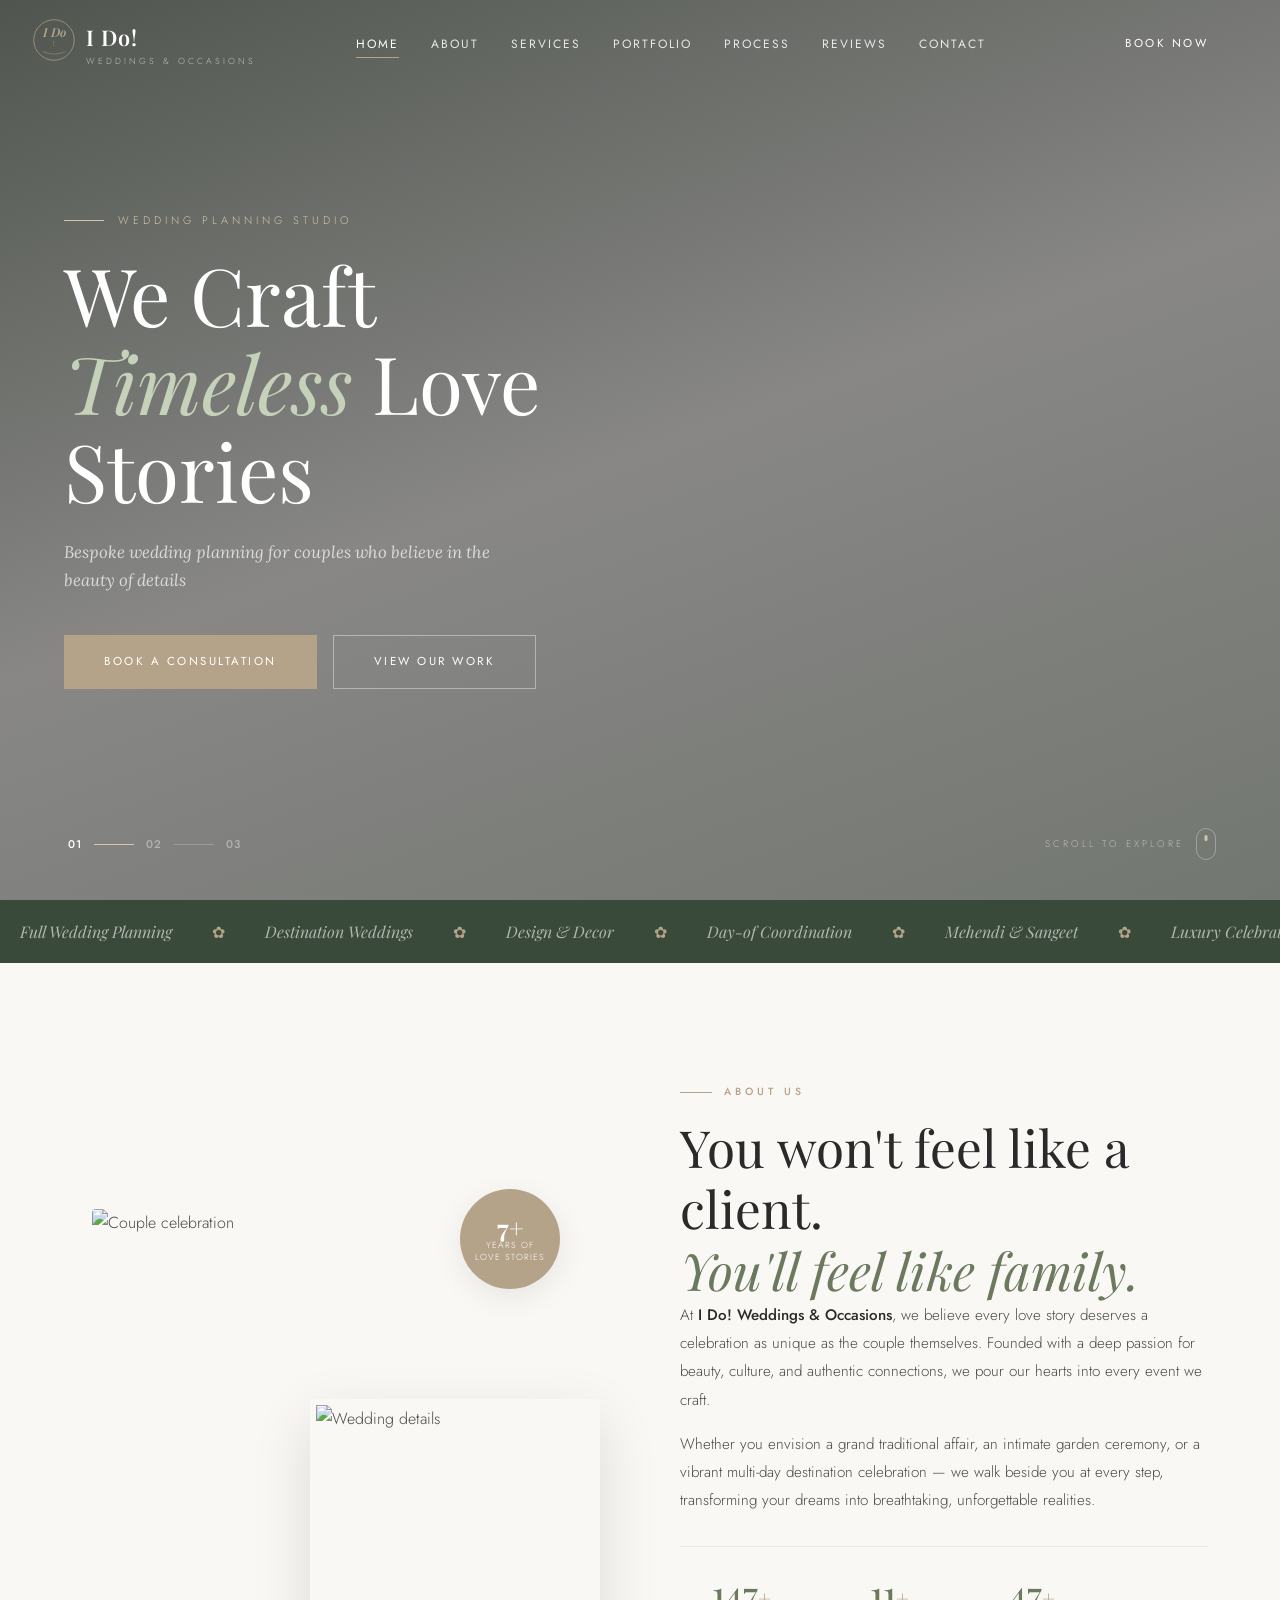
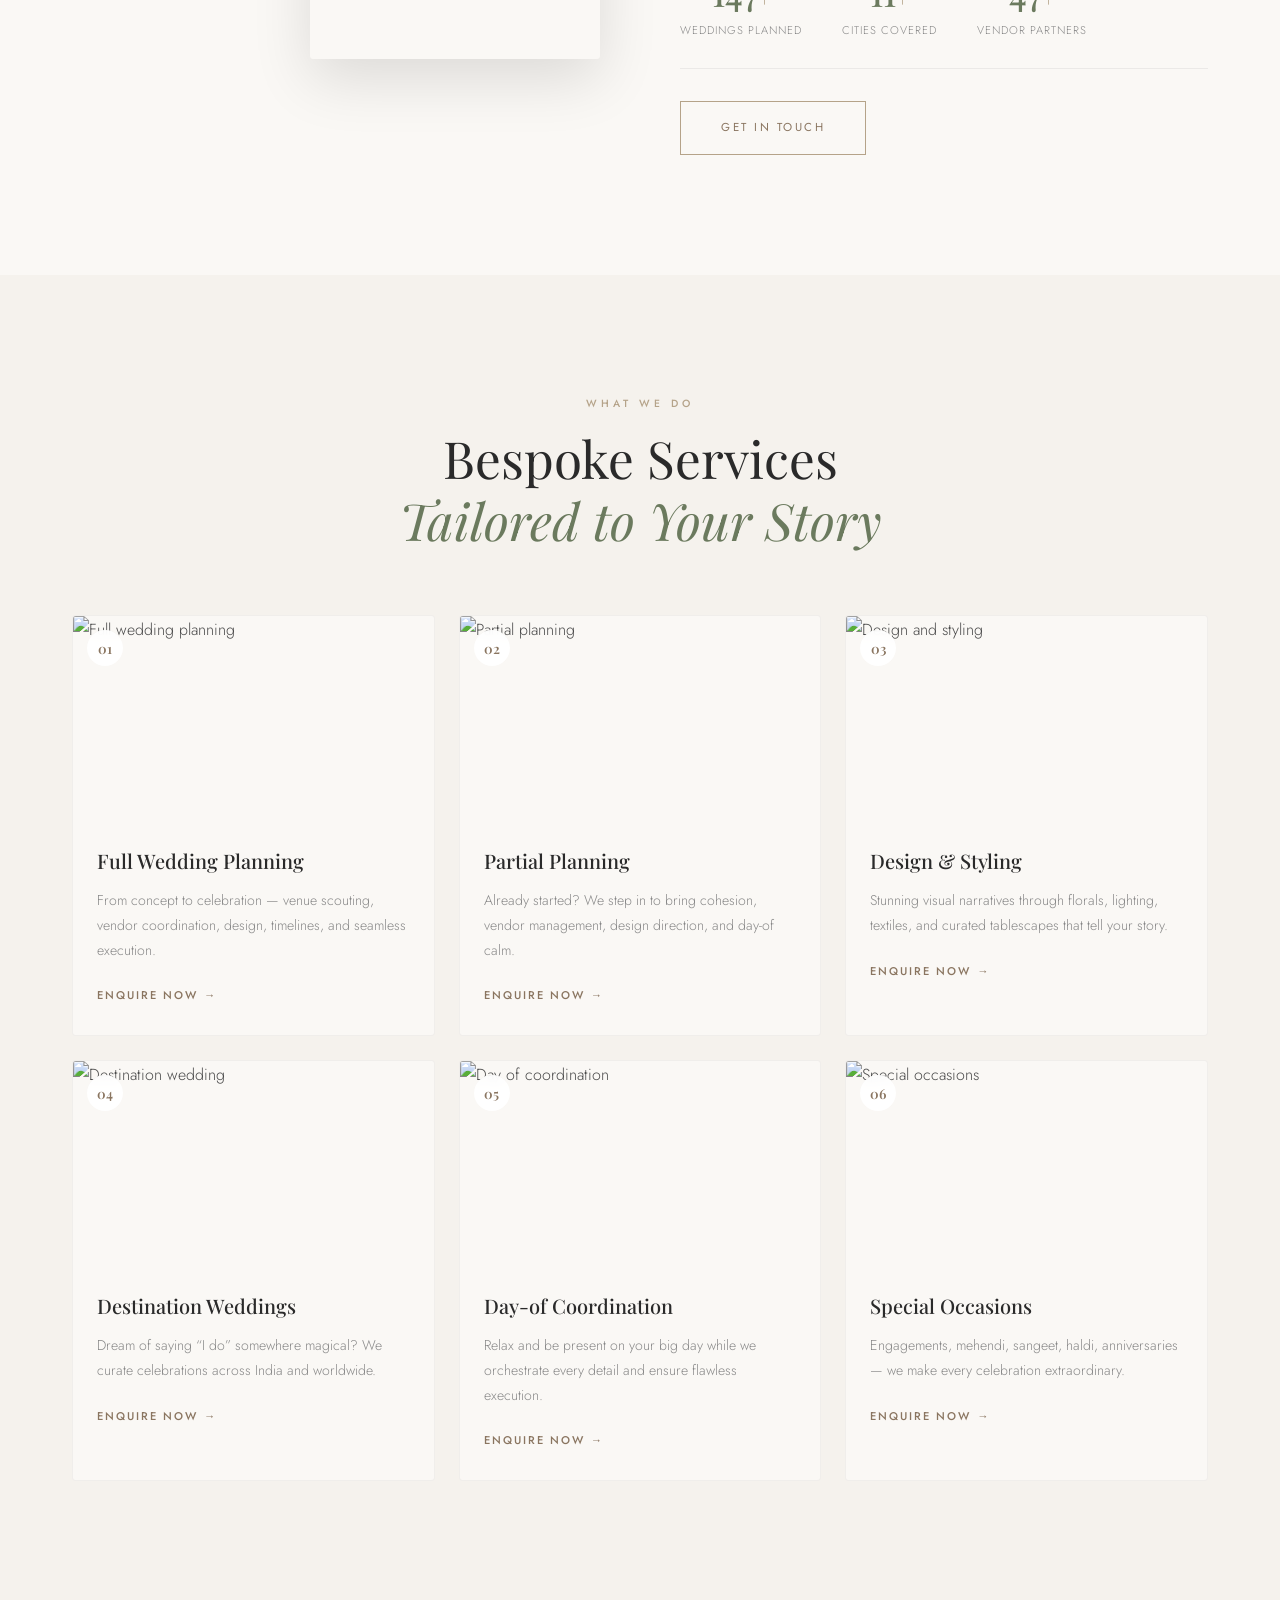
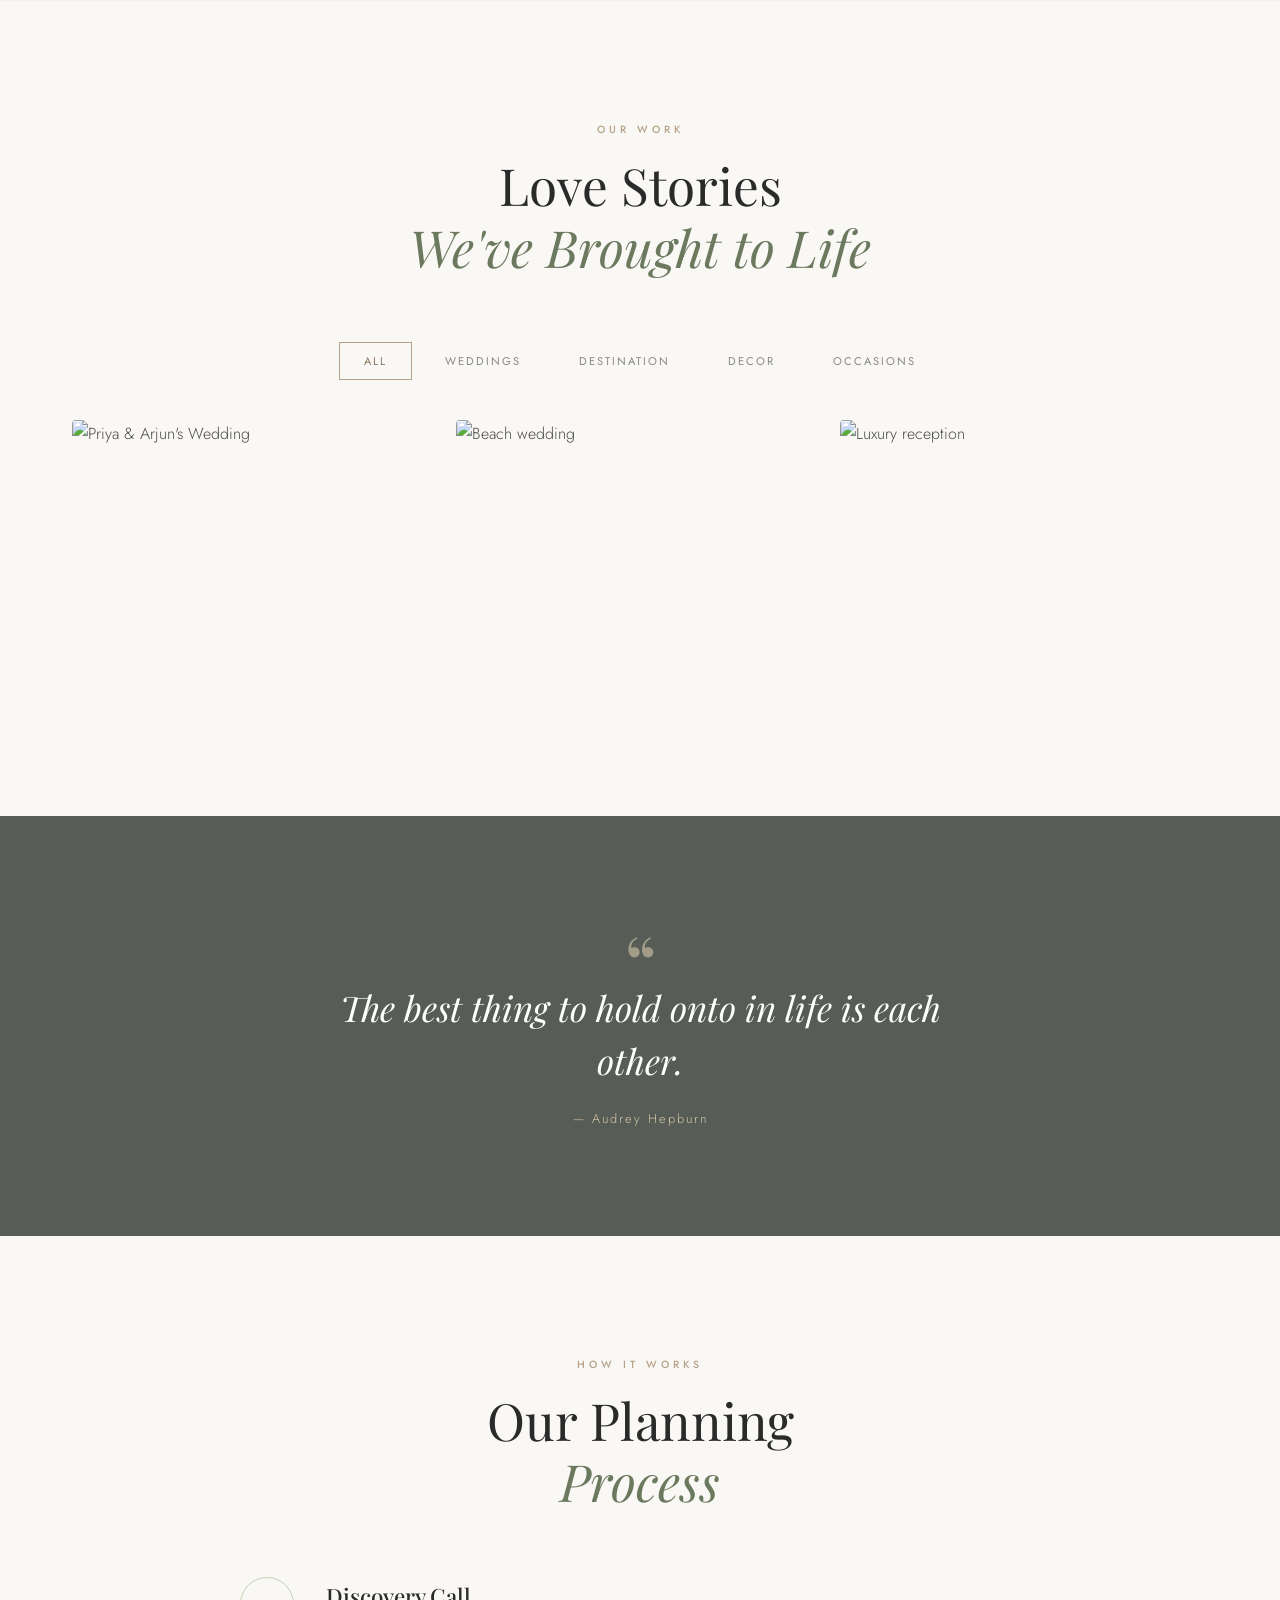
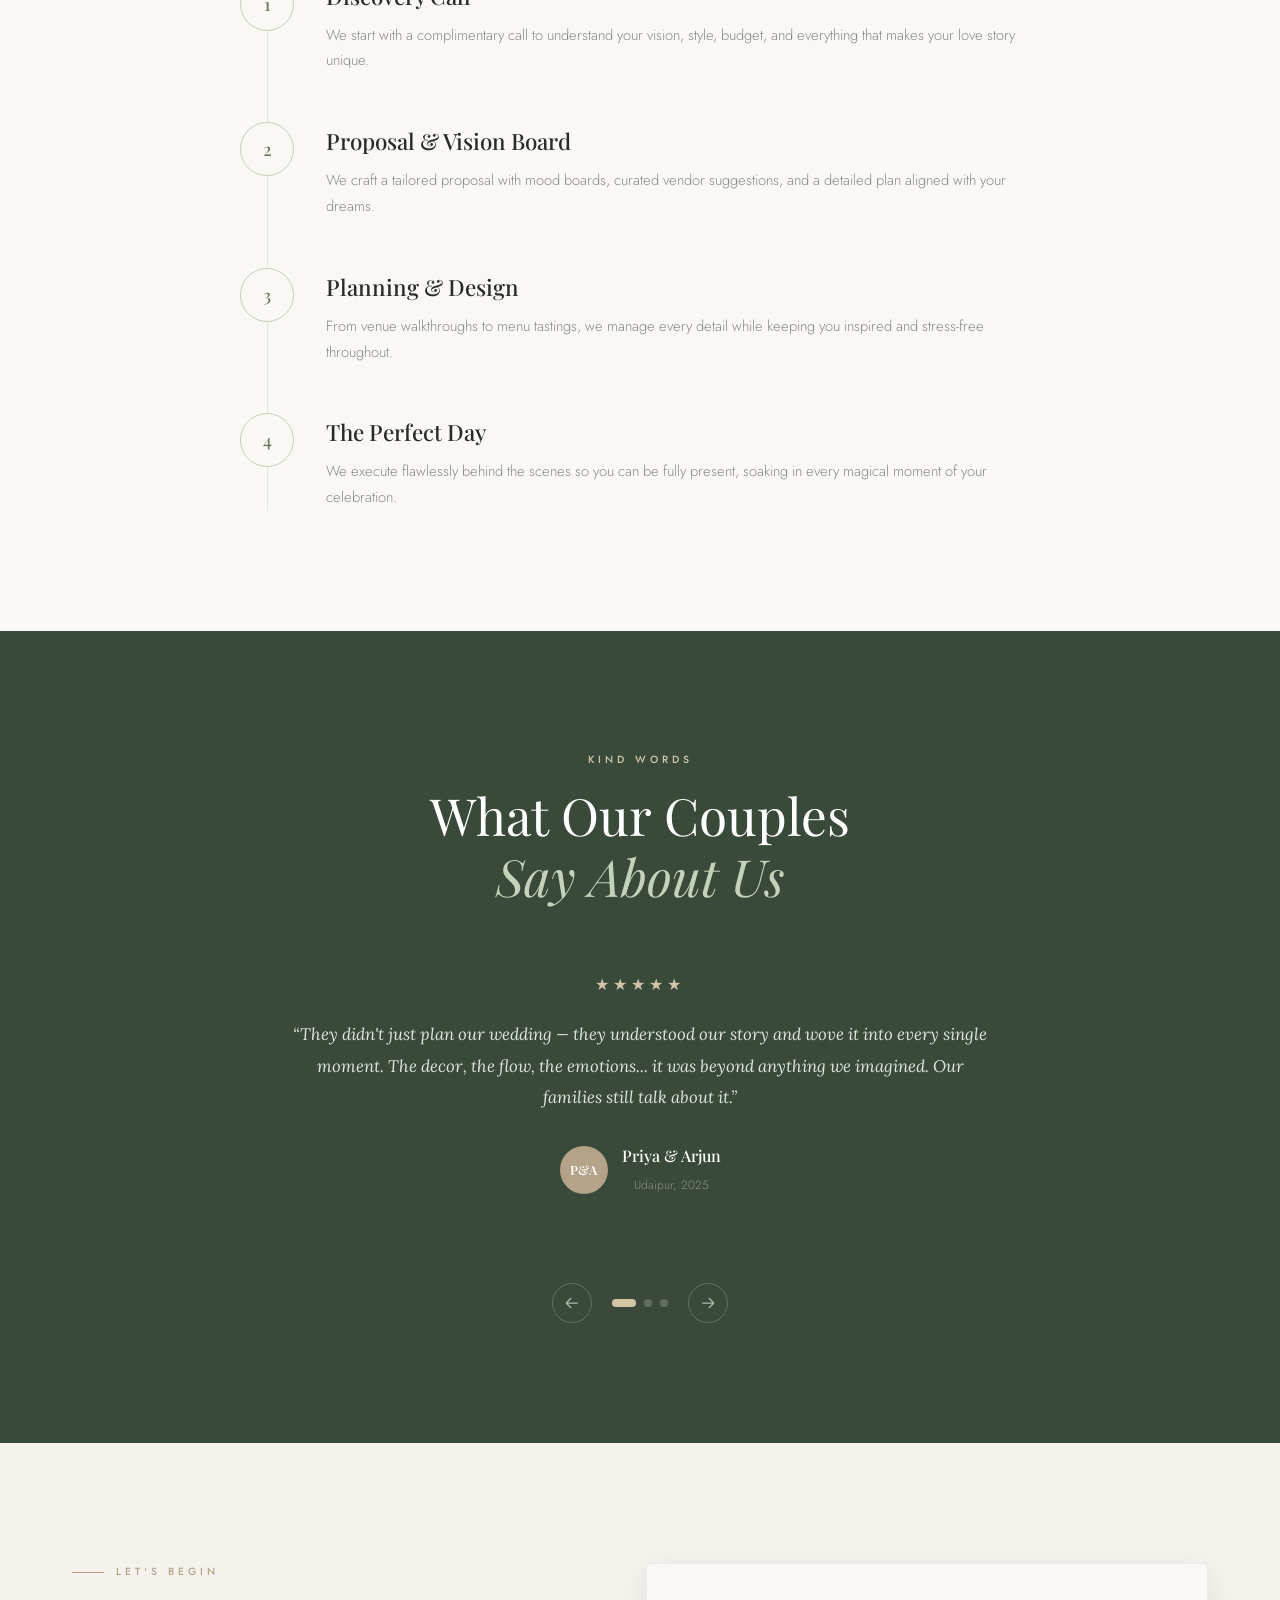
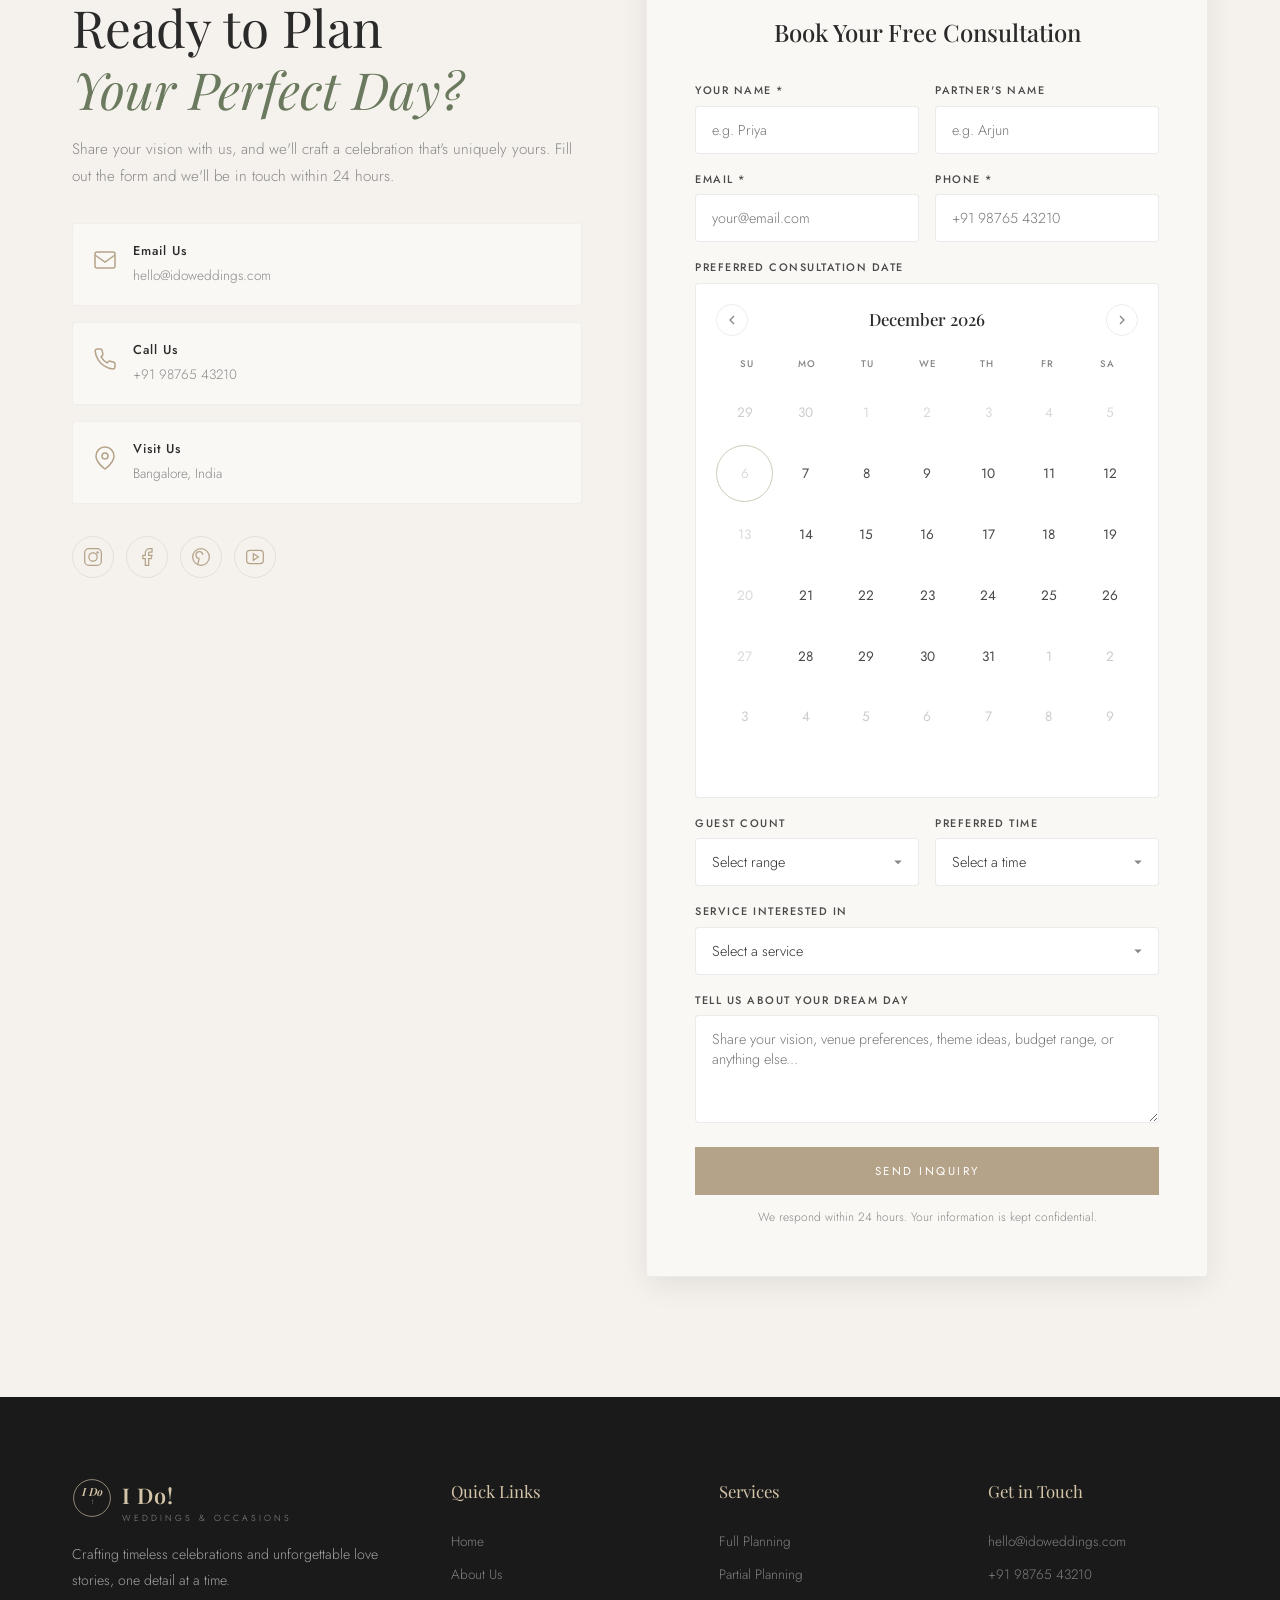
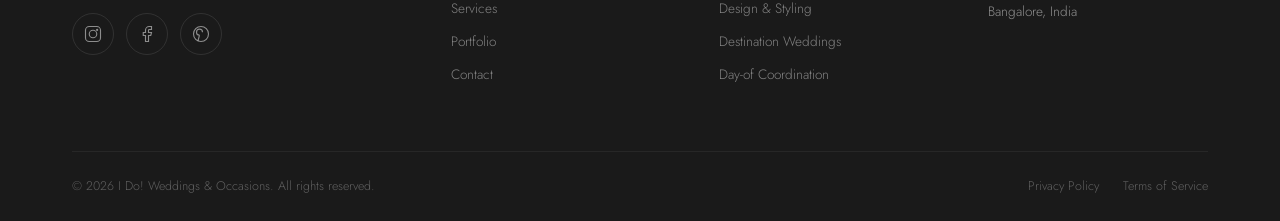
==== index.html @ 4e2701d4 "Reduce portfolio to 3 items Co-Authored-By: Claude Opus 4.6 (1M context) <noreply@anthropic.com>" ====
<!DOCTYPE html>
<html lang="en">
<head>
  <meta charset="UTF-8" />
  <meta name="viewport" content="width=device-width, initial-scale=1.0" />
  <title>I Do! Weddings & Occasions</title>
  <link rel="icon" href="data:image/svg+xml,<svg xmlns='http://www.w3.org/2000/svg' viewBox='0 0 32 32'><text x='4' y='26' font-size='26'>💍</text></svg>" />
  <link rel="preconnect" href="https://fonts.googleapis.com" />
  <link rel="preconnect" href="https://fonts.gstatic.com" crossorigin />
  <link href="https://fonts.googleapis.com/css2?family=Playfair+Display:ital,wght@0,400;0,500;0,600;0,700;1,400;1,500;1,600&family=Lora:ital,wght@0,400;0,500;1,400;1,500&family=Jost:wght@300;400;500;600&display=swap" rel="stylesheet" />
  <link rel="stylesheet" href="style.css" />
</head>
<body>

  <!-- Preloader -->
  <div class="preloader" id="preloader">
    <div class="preloader-inner">
      <div class="preloader-ring"></div>
      <span class="preloader-text">I Do!</span>
    </div>
  </div>

  <!-- Cursor follower -->
  <div class="cursor-dot" id="cursorDot"></div>

  <!-- Navigation -->
  <header class="header" id="header">
    <div class="header-inner">
      <a href="#" class="logo" aria-label="I Do! Weddings home">
        <div class="logo-mark">
          <svg viewBox="0 0 50 50" width="44" height="44">
            <circle cx="25" cy="25" r="23" fill="none" stroke="#b5a389" stroke-width="0.8"/>
            <text x="25" y="22" text-anchor="middle" font-family="Playfair Display, serif" font-size="14" font-weight="600" font-style="italic" fill="#b5a389">I Do</text>
            <text x="25" y="32" text-anchor="middle" font-family="Playfair Display, serif" font-size="7" fill="#b5a389">!</text>
            <path d="M12 38 Q25 44 38 38" fill="none" stroke="#b5a389" stroke-width="0.5"/>
          </svg>
        </div>
        <div class="logo-text">
          <span class="logo-name">I Do!</span>
          <span class="logo-tagline">Weddings & Occasions</span>
        </div>
      </a>

      <nav class="nav" id="nav">
        <a href="#home" class="nav-link active" data-section="home">Home</a>
        <a href="#about" class="nav-link" data-section="about">About</a>
        <a href="#services" class="nav-link" data-section="services">Services</a>
        <a href="#portfolio" class="nav-link" data-section="portfolio">Portfolio</a>
        <a href="#process" class="nav-link" data-section="process">Process</a>
        <a href="#testimonials" class="nav-link" data-section="testimonials">Reviews</a>
        <a href="#contact" class="nav-link" data-section="contact">Contact</a>
      </nav>

      <div class="header-right">
        <a href="#booking" class="btn btn-header">Book Now</a>
        <button class="hamburger" id="hamburger" aria-label="Menu">
          <span></span><span></span><span></span>
        </button>
      </div>
    </div>
  </header>

  <!-- Mobile Menu Overlay -->
  <div class="mobile-menu" id="mobileMenu">
    <button class="mobile-close" id="mobileClose" aria-label="Close menu">
      <svg viewBox="0 0 24 24" width="28" height="28" fill="none" stroke="currentColor" stroke-width="2" stroke-linecap="round"><line x1="18" y1="6" x2="6" y2="18"/><line x1="6" y1="6" x2="18" y2="18"/></svg>
    </button>
    <div class="mobile-menu-inner">
      <nav class="mobile-nav">
        <a href="#home" class="mobile-link">Home</a>
        <a href="#about" class="mobile-link">About</a>
        <a href="#services" class="mobile-link">Services</a>
        <a href="#portfolio" class="mobile-link">Portfolio</a>
        <a href="#process" class="mobile-link">Our Process</a>
        <a href="#testimonials" class="mobile-link">Reviews</a>
        <a href="#contact" class="mobile-link">Contact</a>
        <a href="#booking" class="mobile-link highlight">Book a Consultation</a>
      </nav>
      <div class="mobile-menu-footer">
        <p>hello@idoweddings.com</p>
        <p>+91 98765 43210</p>
      </div>
    </div>
  </div>

  <!-- ============ HERO ============ -->
  <section class="hero" id="home">
    <div class="hero-bg">
      <div class="hero-slide active" data-index="0">
        <div class="slide-img" style="background-image:url('https://images.unsplash.com/photo-1519741497674-611481863552?w=1600&q=80')"></div>
      </div>
      <div class="hero-slide" data-index="1">
        <div class="slide-img" style="background-image:url('https://images.unsplash.com/photo-1511285560929-80b456fea0bc?w=1600&q=80')"></div>
      </div>
      <div class="hero-slide" data-index="2">
        <div class="slide-img" style="background-image:url('https://images.unsplash.com/photo-1465495976277-4387d4b0b4c6?w=1600&q=80')"></div>
      </div>
    </div>
    <div class="hero-overlay"></div>

    <div class="hero-content">
      <div class="hero-tag" data-animate="fade-up" data-delay="0.3">
        <span class="line"></span> Wedding Planning Studio
      </div>
      <h1 data-animate="fade-up" data-delay="0.5">
        We Craft<br/>
        <em>Timeless</em> Love Stories
      </h1>
      <p class="hero-sub" data-animate="fade-up" data-delay="0.7">Bespoke wedding planning for couples who believe in the beauty of details</p>
      <div class="hero-actions" data-animate="fade-up" data-delay="0.9">
        <a href="#booking" class="btn btn-primary">Book a Consultation</a>
        <a href="#portfolio" class="btn btn-outline">View Our Work</a>
      </div>
    </div>

    <div class="hero-bottom">
      <div class="hero-slider-nav">
        <button class="slider-dot active" data-slide="0"><span>01</span></button>
        <div class="slider-progress"><div class="slider-progress-bar" id="sliderProgress"></div></div>
        <button class="slider-dot" data-slide="1"><span>02</span></button>
        <div class="slider-progress"><div class="slider-progress-bar"></div></div>
        <button class="slider-dot" data-slide="2"><span>03</span></button>
      </div>
      <div class="hero-scroll">
        <span>Scroll to explore</span>
        <div class="scroll-indicator">
          <div class="scroll-dot"></div>
        </div>
      </div>
    </div>
  </section>

  <!-- ============ MARQUEE ============ -->
  <div class="marquee">
    <div class="marquee-track">
      <span>Full Wedding Planning</span><span class="sep">&#10047;</span>
      <span>Destination Weddings</span><span class="sep">&#10047;</span>
      <span>Design & Decor</span><span class="sep">&#10047;</span>
      <span>Day-of Coordination</span><span class="sep">&#10047;</span>
      <span>Mehendi & Sangeet</span><span class="sep">&#10047;</span>
      <span>Luxury Celebrations</span><span class="sep">&#10047;</span>
      <span>Full Wedding Planning</span><span class="sep">&#10047;</span>
      <span>Destination Weddings</span><span class="sep">&#10047;</span>
      <span>Design & Decor</span><span class="sep">&#10047;</span>
      <span>Day-of Coordination</span><span class="sep">&#10047;</span>
      <span>Mehendi & Sangeet</span><span class="sep">&#10047;</span>
      <span>Luxury Celebrations</span><span class="sep">&#10047;</span>
    </div>
  </div>

  <!-- ============ ABOUT ============ -->
  <section class="section about" id="about">
    <div class="container">
      <div class="about-layout">
        <div class="about-visual">
          <div class="about-img about-img-1 reveal">
            <img src="https://images.unsplash.com/photo-1522413452208-996ff3f3e740?w=600&q=80" alt="Couple celebration" loading="lazy" />
          </div>
          <div class="about-img about-img-2 reveal" data-delay="0.2">
            <img src="https://images.unsplash.com/photo-1520854221256-17451cc331bf?w=500&q=80" alt="Wedding details" loading="lazy" />
          </div>
          <div class="about-badge reveal" data-delay="0.4">
            <strong>7+</strong>
            <span>Years of<br/>Love Stories</span>
          </div>
        </div>
        <div class="about-content">
          <div class="section-label reveal">About Us</div>
          <h2 class="section-title reveal" data-delay="0.1">You won't feel like a client.<br/><em>You'll feel like family.</em></h2>
          <div class="about-body reveal" data-delay="0.2">
            <p>At <strong>I Do! Weddings & Occasions</strong>, we believe every love story deserves a celebration as unique as the couple themselves. Founded with a deep passion for beauty, culture, and authentic connections, we pour our hearts into every event we craft.</p>
            <p>Whether you envision a grand traditional affair, an intimate garden ceremony, or a vibrant multi-day destination celebration &mdash; we walk beside you at every step, transforming your dreams into breathtaking, unforgettable realities.</p>
          </div>
          <div class="about-stats reveal" data-delay="0.3">
            <div class="stat">
              <span class="stat-num" data-count="150">0</span><span class="stat-plus">+</span>
              <span class="stat-label">Weddings Planned</span>
            </div>
            <div class="stat">
              <span class="stat-num" data-count="12">0</span><span class="stat-plus">+</span>
              <span class="stat-label">Cities Covered</span>
            </div>
            <div class="stat">
              <span class="stat-num" data-count="50">0</span><span class="stat-plus">+</span>
              <span class="stat-label">Vendor Partners</span>
            </div>
          </div>
          <a href="#booking" class="btn btn-secondary reveal" data-delay="0.4">Get in Touch</a>
        </div>
      </div>
    </div>
  </section>

  <!-- ============ SERVICES ============ -->
  <section class="section services" id="services">
    <div class="container">
      <div class="section-header">
        <div class="section-label reveal">What We Do</div>
        <h2 class="section-title reveal" data-delay="0.1">Bespoke Services<br/><em>Tailored to Your Story</em></h2>
      </div>
      <div class="services-grid">
        <div class="svc-card reveal" data-delay="0">
          <div class="svc-img">
            <img src="https://images.unsplash.com/photo-1519741497674-611481863552?w=500&q=80" alt="Full wedding planning" loading="lazy" />
            <div class="svc-badge">01</div>
          </div>
          <div class="svc-body">
            <h3>Full Wedding Planning</h3>
            <p>From concept to celebration &mdash; venue scouting, vendor coordination, design, timelines, and seamless execution.</p>
            <a href="#booking" class="service-link">Enquire Now <span>&rarr;</span></a>
          </div>
        </div>

        <div class="svc-card reveal" data-delay="0.1">
          <div class="svc-img">
            <img src="https://images.unsplash.com/photo-1520854221256-17451cc331bf?w=500&q=80" alt="Partial planning" loading="lazy" />
            <div class="svc-badge">02</div>
          </div>
          <div class="svc-body">
            <h3>Partial Planning</h3>
            <p>Already started? We step in to bring cohesion, vendor management, design direction, and day-of calm.</p>
            <a href="#booking" class="service-link">Enquire Now <span>&rarr;</span></a>
          </div>
        </div>

        <div class="svc-card reveal" data-delay="0.2">
          <div class="svc-img">
            <img src="https://images.unsplash.com/photo-1519225421980-715cb0215aed?w=500&q=80" alt="Design and styling" loading="lazy" />
            <div class="svc-badge">03</div>
          </div>
          <div class="svc-body">
            <h3>Design & Styling</h3>
            <p>Stunning visual narratives through florals, lighting, textiles, and curated tablescapes that tell your story.</p>
            <a href="#booking" class="service-link">Enquire Now <span>&rarr;</span></a>
          </div>
        </div>

        <div class="svc-card reveal" data-delay="0.3">
          <div class="svc-img">
            <img src="https://images.unsplash.com/photo-1464366400600-7168b8af9bc3?w=500&q=80" alt="Destination wedding" loading="lazy" />
            <div class="svc-badge">04</div>
          </div>
          <div class="svc-body">
            <h3>Destination Weddings</h3>
            <p>Dream of saying &ldquo;I do&rdquo; somewhere magical? We curate celebrations across India and worldwide.</p>
            <a href="#booking" class="service-link">Enquire Now <span>&rarr;</span></a>
          </div>
        </div>

        <div class="svc-card reveal" data-delay="0.4">
          <div class="svc-img">
            <img src="https://images.unsplash.com/photo-1550005809-91ad75fb315f?w=500&q=80" alt="Day of coordination" loading="lazy" />
            <div class="svc-badge">05</div>
          </div>
          <div class="svc-body">
            <h3>Day-of Coordination</h3>
            <p>Relax and be present on your big day while we orchestrate every detail and ensure flawless execution.</p>
            <a href="#booking" class="service-link">Enquire Now <span>&rarr;</span></a>
          </div>
        </div>

        <div class="svc-card reveal" data-delay="0.5">
          <div class="svc-img">
            <img src="https://images.unsplash.com/photo-1515934751635-c81c6bc9a2d8?w=500&q=80" alt="Special occasions" loading="lazy" />
            <div class="svc-badge">06</div>
          </div>
          <div class="svc-body">
            <h3>Special Occasions</h3>
            <p>Engagements, mehendi, sangeet, haldi, anniversaries &mdash; we make every celebration extraordinary.</p>
            <a href="#booking" class="service-link">Enquire Now <span>&rarr;</span></a>
          </div>
        </div>
      </div>
    </div>
  </section>

  <!-- ============ PORTFOLIO ============ -->
  <section class="section portfolio" id="portfolio">
    <div class="container">
      <div class="section-header">
        <div class="section-label reveal">Our Work</div>
        <h2 class="section-title reveal" data-delay="0.1">Love Stories<br/><em>We've Brought to Life</em></h2>
      </div>

      <div class="portfolio-filter reveal" data-delay="0.2">
        <button class="filter-btn active" data-filter="all">All</button>
        <button class="filter-btn" data-filter="wedding">Weddings</button>
        <button class="filter-btn" data-filter="destination">Destination</button>
        <button class="filter-btn" data-filter="decor">Decor</button>
        <button class="filter-btn" data-filter="occasion">Occasions</button>
      </div>

      <div class="portfolio-grid">
        <div class="portfolio-item reveal" data-category="wedding" data-delay="0">
          <div class="portfolio-img">
            <img src="https://images.unsplash.com/photo-1519225421980-715cb0215aed?w=800&q=80" alt="Priya & Arjun's Wedding" loading="lazy" />
          </div>
          <div class="portfolio-overlay">
            <span class="portfolio-cat">Wedding</span>
            <h4>Priya & Arjun</h4>
            <p>A royal celebration in the heart of Rajasthan</p>
          </div>
        </div>

        <div class="portfolio-item reveal" data-category="destination" data-delay="0.1">
          <div class="portfolio-img">
            <img src="https://images.unsplash.com/photo-1464366400600-7168b8af9bc3?w=600&q=80" alt="Beach wedding" loading="lazy" />
          </div>
          <div class="portfolio-overlay">
            <span class="portfolio-cat">Destination</span>
            <h4>Meera & Karthik</h4>
            <p>Sunset ceremony on the shores of Goa</p>
          </div>
        </div>

        <div class="portfolio-item reveal" data-category="decor" data-delay="0.2">
          <div class="portfolio-img">
            <img src="https://images.unsplash.com/photo-1550005809-91ad75fb315f?w=600&q=80" alt="Luxury reception" loading="lazy" />
          </div>
          <div class="portfolio-overlay">
            <span class="portfolio-cat">Decor</span>
            <h4>Golden Hour</h4>
            <p>Luxury reception design with warm metallics</p>
          </div>
        </div>
      </div>
    </div>
  </section>

  <!-- ============ BIG QUOTE ============ -->
  <section class="big-quote">
    <div class="big-quote-bg" style="background-image:url('https://images.unsplash.com/photo-1478146059778-26028b07395a?w=1600&q=80')"></div>
    <div class="big-quote-overlay"></div>
    <div class="big-quote-content reveal">
      <div class="quote-mark">&ldquo;</div>
      <blockquote>The best thing to hold onto in life is each other.</blockquote>
      <cite>&mdash; Audrey Hepburn</cite>
    </div>
  </section>

  <!-- ============ PROCESS ============ -->
  <section class="section process" id="process">
    <div class="container">
      <div class="section-header">
        <div class="section-label reveal">How It Works</div>
        <h2 class="section-title reveal" data-delay="0.1">Our Planning<br/><em>Process</em></h2>
      </div>
      <div class="process-timeline">
        <div class="process-line"></div>
        <div class="process-step reveal" data-delay="0">
          <div class="step-marker"><span>1</span></div>
          <div class="step-content">
            <h3>Discovery Call</h3>
            <p>We start with a complimentary call to understand your vision, style, budget, and everything that makes your love story unique.</p>
          </div>
        </div>
        <div class="process-step reveal" data-delay="0.15">
          <div class="step-marker"><span>2</span></div>
          <div class="step-content">
            <h3>Proposal & Vision Board</h3>
            <p>We craft a tailored proposal with mood boards, curated vendor suggestions, and a detailed plan aligned with your dreams.</p>
          </div>
        </div>
        <div class="process-step reveal" data-delay="0.3">
          <div class="step-marker"><span>3</span></div>
          <div class="step-content">
            <h3>Planning & Design</h3>
            <p>From venue walkthroughs to menu tastings, we manage every detail while keeping you inspired and stress-free throughout.</p>
          </div>
        </div>
        <div class="process-step reveal" data-delay="0.45">
          <div class="step-marker"><span>4</span></div>
          <div class="step-content">
            <h3>The Perfect Day</h3>
            <p>We execute flawlessly behind the scenes so you can be fully present, soaking in every magical moment of your celebration.</p>
          </div>
        </div>
      </div>
    </div>
  </section>

  <!-- ============ TESTIMONIALS ============ -->
  <section class="section testimonials" id="testimonials">
    <div class="container">
      <div class="section-header">
        <div class="section-label reveal">Kind Words</div>
        <h2 class="section-title reveal" data-delay="0.1">What Our Couples<br/><em>Say About Us</em></h2>
      </div>
      <div class="testimonials-carousel reveal" data-delay="0.2">
        <div class="testimonial-track" id="testimonialTrack">
          <div class="testimonial active">
            <div class="testimonial-stars">&#9733;&#9733;&#9733;&#9733;&#9733;</div>
            <p>&ldquo;They didn't just plan our wedding &mdash; they understood our story and wove it into every single moment. The decor, the flow, the emotions... it was beyond anything we imagined. Our families still talk about it.&rdquo;</p>
            <div class="testimonial-author">
              <div class="author-avatar">P&A</div>
              <div>
                <strong>Priya & Arjun</strong>
                <span>Udaipur, 2025</span>
              </div>
            </div>
          </div>
          <div class="testimonial">
            <div class="testimonial-stars">&#9733;&#9733;&#9733;&#9733;&#9733;</div>
            <p>&ldquo;From our very first call to the last dance, everything was absolutely seamless. We truly felt like family, not clients. The attention to detail was extraordinary. Pure magic from start to finish.&rdquo;</p>
            <div class="testimonial-author">
              <div class="author-avatar">M&K</div>
              <div>
                <strong>Meera & Karthik</strong>
                <span>Bangalore, 2024</span>
              </div>
            </div>
          </div>
          <div class="testimonial">
            <div class="testimonial-stars">&#9733;&#9733;&#9733;&#9733;&#9733;</div>
            <p>&ldquo;Every little detail was perfect. Our guests are still raving about the wedding, and it&rsquo;s been over a year! They made our dream come true and then some. We cannot recommend them enough.&rdquo;</p>
            <div class="testimonial-author">
              <div class="author-avatar">S&I</div>
              <div>
                <strong>Sara & Imran</strong>
                <span>Goa, 2024</span>
              </div>
            </div>
          </div>
        </div>
        <div class="testimonial-controls">
          <button class="t-arrow t-prev" id="tPrev" aria-label="Previous testimonial">
            <svg viewBox="0 0 24 24" width="20" height="20" fill="none" stroke="currentColor" stroke-width="1.5"><path d="M19 12H5M5 12l6-6M5 12l6 6"/></svg>
          </button>
          <div class="t-dots">
            <button class="t-dot active" data-t="0"></button>
            <button class="t-dot" data-t="1"></button>
            <button class="t-dot" data-t="2"></button>
          </div>
          <button class="t-arrow t-next" id="tNext" aria-label="Next testimonial">
            <svg viewBox="0 0 24 24" width="20" height="20" fill="none" stroke="currentColor" stroke-width="1.5"><path d="M5 12h14M19 12l-6-6M19 12l-6 6"/></svg>
          </button>
        </div>
      </div>
    </div>
  </section>

  <!-- ============ BOOKING / CONTACT ============ -->
  <section class="section booking-section" id="booking">
    <div class="container">
      <div class="booking-layout">
        <div class="booking-left">
          <div class="section-label reveal">Let's Begin</div>
          <h2 class="section-title reveal" data-delay="0.1">Ready to Plan<br/><em>Your Perfect Day?</em></h2>
          <p class="booking-desc reveal" data-delay="0.2">Share your vision with us, and we'll craft a celebration that's uniquely yours. Fill out the form and we'll be in touch within 24 hours.</p>

          <div class="contact-cards reveal" data-delay="0.3">
            <div class="contact-card" id="contact">
              <div class="contact-icon">
                <svg viewBox="0 0 24 24" width="24" height="24" fill="none" stroke="currentColor" stroke-width="1.5"><rect x="2" y="4" width="20" height="16" rx="2"/><path d="M2 7l10 7 10-7"/></svg>
              </div>
              <div>
                <strong>Email Us</strong>
                <span>hello@idoweddings.com</span>
              </div>
            </div>
            <div class="contact-card">
              <div class="contact-icon">
                <svg viewBox="0 0 24 24" width="24" height="24" fill="none" stroke="currentColor" stroke-width="1.5"><path d="M22 16.92v3a2 2 0 01-2.18 2 19.79 19.79 0 01-8.63-3.07 19.5 19.5 0 01-6-6 19.79 19.79 0 01-3.07-8.67A2 2 0 014.11 2h3a2 2 0 012 1.72c.127.96.361 1.903.7 2.81a2 2 0 01-.45 2.11L8.09 9.91a16 16 0 006 6l1.27-1.27a2 2 0 012.11-.45c.907.339 1.85.573 2.81.7A2 2 0 0122 16.92z"/></svg>
              </div>
              <div>
                <strong>Call Us</strong>
                <span>+91 98765 43210</span>
              </div>
            </div>
            <div class="contact-card">
              <div class="contact-icon">
                <svg viewBox="0 0 24 24" width="24" height="24" fill="none" stroke="currentColor" stroke-width="1.5"><path d="M21 10c0 7-9 13-9 13s-9-6-9-13a9 9 0 0118 0z"/><circle cx="12" cy="10" r="3"/></svg>
              </div>
              <div>
                <strong>Visit Us</strong>
                <span>Bangalore, India</span>
              </div>
            </div>
          </div>

          <div class="social-row reveal" data-delay="0.4">
            <a href="#" class="social-link" aria-label="Instagram">
              <svg viewBox="0 0 24 24" width="20" height="20" fill="none" stroke="currentColor" stroke-width="1.5"><rect x="2" y="2" width="20" height="20" rx="5"/><circle cx="12" cy="12" r="5"/><circle cx="17.5" cy="6.5" r="1.5" fill="currentColor" stroke="none"/></svg>
            </a>
            <a href="#" class="social-link" aria-label="Facebook">
              <svg viewBox="0 0 24 24" width="20" height="20" fill="none" stroke="currentColor" stroke-width="1.5"><path d="M18 2h-3a5 5 0 00-5 5v3H7v4h3v8h4v-8h3l1-4h-4V7a1 1 0 011-1h3z"/></svg>
            </a>
            <a href="#" class="social-link" aria-label="Pinterest">
              <svg viewBox="0 0 24 24" width="20" height="20" fill="none" stroke="currentColor" stroke-width="1.5"><circle cx="12" cy="12" r="10"/><path d="M8 21l2-7.5M10 13.5a4 4 0 114-4"/></svg>
            </a>
            <a href="#" class="social-link" aria-label="YouTube">
              <svg viewBox="0 0 24 24" width="20" height="20" fill="none" stroke="currentColor" stroke-width="1.5"><rect x="2" y="4" width="20" height="16" rx="4"/><polygon points="10,8 16,12 10,16"/></svg>
            </a>
          </div>
        </div>

        <div class="booking-right reveal" data-delay="0.2">
          <form class="booking-form" id="bookingForm">
            <h3>Book Your Free Consultation</h3>
            <div class="form-grid">
              <div class="form-group">
                <label for="fname">Your Name *</label>
                <input type="text" id="fname" name="fname" required placeholder="e.g. Priya" />
              </div>
              <div class="form-group">
                <label for="pname">Partner's Name</label>
                <input type="text" id="pname" name="pname" placeholder="e.g. Arjun" />
              </div>
            </div>
            <div class="form-grid">
              <div class="form-group">
                <label for="email">Email *</label>
                <input type="email" id="email" name="email" required placeholder="your@email.com" />
              </div>
              <div class="form-group">
                <label for="phone">Phone *</label>
                <input type="tel" id="phone" name="phone" required placeholder="+91 98765 43210" />
              </div>
            </div>
            <!-- Interactive Calendar -->
            <div class="form-group">
              <label>Preferred Consultation Date</label>
              <div class="calendar-widget" id="calendarWidget">
                <div class="cal-header">
                  <button type="button" class="cal-nav" id="calPrev">
                    <svg viewBox="0 0 24 24" width="16" height="16" fill="none" stroke="currentColor" stroke-width="2"><path d="M15 18l-6-6 6-6"/></svg>
                  </button>
                  <span class="cal-month" id="calMonth"></span>
                  <button type="button" class="cal-nav" id="calNext">
                    <svg viewBox="0 0 24 24" width="16" height="16" fill="none" stroke="currentColor" stroke-width="2"><path d="M9 18l6-6-6-6"/></svg>
                  </button>
                </div>
                <div class="cal-days-header">
                  <span>Su</span><span>Mo</span><span>Tu</span><span>We</span><span>Th</span><span>Fr</span><span>Sa</span>
                </div>
                <div class="cal-grid" id="calGrid"></div>
                <input type="hidden" id="wdate" name="wdate" />
                <div class="cal-selected" id="calSelected"></div>
              </div>
            </div>

            <div class="form-grid">
              <div class="form-group">
                <label for="guests">Guest Count</label>
                <select id="guests" name="guests">
                  <option value="">Select range</option>
                  <option>Under 50</option>
                  <option>50 - 150</option>
                  <option>150 - 300</option>
                  <option>300 - 500</option>
                  <option>500+</option>
                </select>
              </div>
              <div class="form-group">
                <label for="timeslot">Preferred Time</label>
                <select id="timeslot" name="timeslot">
                  <option value="">Select a time</option>
                  <option>10:00 AM</option>
                  <option>11:00 AM</option>
                  <option>12:00 PM</option>
                  <option>2:00 PM</option>
                  <option>3:00 PM</option>
                  <option>4:00 PM</option>
                </select>
              </div>
            </div>
            <div class="form-group">
              <label for="service">Service Interested In</label>
              <select id="service" name="service">
                <option value="">Select a service</option>
                <option>Full Wedding Planning</option>
                <option>Partial Planning</option>
                <option>Design & Styling</option>
                <option>Destination Wedding</option>
                <option>Day-of Coordination</option>
                <option>Special Occasion</option>
              </select>
            </div>
            <div class="form-group">
              <label for="message">Tell Us About Your Dream Day</label>
              <textarea id="message" name="message" rows="4" placeholder="Share your vision, venue preferences, theme ideas, budget range, or anything else..."></textarea>
            </div>
            <button type="submit" class="btn btn-primary btn-full">
              <span class="btn-text">Send Inquiry</span>
              <span class="btn-loader" style="display:none">Sending...</span>
            </button>
            <p class="form-note">We respond within 24 hours. Your information is kept confidential.</p>
          </form>

          <div class="form-success" id="formSuccess">
            <div class="success-icon">
              <svg viewBox="0 0 64 64" width="64" height="64"><circle cx="32" cy="32" r="28" fill="none" stroke="#9caa8b" stroke-width="2"/><path d="M20 32 l8 8 l16-16" stroke="#9caa8b" stroke-width="3" fill="none" stroke-linecap="round" stroke-linejoin="round"/></svg>
            </div>
            <h3>Thank You!</h3>
            <p>We've received your inquiry and are so excited to learn more about your celebration. Expect to hear from us within 24 hours.</p>
            <button class="btn btn-secondary" onclick="resetForm()">Send Another Inquiry</button>
          </div>
        </div>
      </div>
    </div>
  </section>

  <!-- ============ FOOTER ============ -->
  <footer class="footer">
    <div class="container">
      <div class="footer-grid">
        <div class="footer-brand">
          <div class="logo footer-logo-block">
            <div class="logo-mark">
              <svg viewBox="0 0 50 50" width="40" height="40">
                <circle cx="25" cy="25" r="23" fill="none" stroke="#d4c5a9" stroke-width="0.8"/>
                <text x="25" y="22" text-anchor="middle" font-family="Playfair Display, serif" font-size="14" font-weight="600" font-style="italic" fill="#d4c5a9">I Do</text>
                <text x="25" y="32" text-anchor="middle" font-family="Playfair Display, serif" font-size="7" fill="#d4c5a9">!</text>
              </svg>
            </div>
            <div class="logo-text">
              <span class="logo-name" style="color:#d4c5a9">I Do!</span>
              <span class="logo-tagline" style="color:rgba(255,255,255,0.5)">Weddings & Occasions</span>
            </div>
          </div>
          <p>Crafting timeless celebrations and unforgettable love stories, one detail at a time.</p>
          <div class="social-row footer-socials">
            <a href="#" class="social-link" aria-label="Instagram"><svg viewBox="0 0 24 24" width="18" height="18" fill="none" stroke="currentColor" stroke-width="1.5"><rect x="2" y="2" width="20" height="20" rx="5"/><circle cx="12" cy="12" r="5"/><circle cx="17.5" cy="6.5" r="1.5" fill="currentColor" stroke="none"/></svg></a>
            <a href="#" class="social-link" aria-label="Facebook"><svg viewBox="0 0 24 24" width="18" height="18" fill="none" stroke="currentColor" stroke-width="1.5"><path d="M18 2h-3a5 5 0 00-5 5v3H7v4h3v8h4v-8h3l1-4h-4V7a1 1 0 011-1h3z"/></svg></a>
            <a href="#" class="social-link" aria-label="Pinterest"><svg viewBox="0 0 24 24" width="18" height="18" fill="none" stroke="currentColor" stroke-width="1.5"><circle cx="12" cy="12" r="10"/><path d="M8 21l2-7.5M10 13.5a4 4 0 114-4"/></svg></a>
          </div>
        </div>
        <div class="footer-col">
          <h4>Quick Links</h4>
          <a href="#home">Home</a>
          <a href="#about">About Us</a>
          <a href="#services">Services</a>
          <a href="#portfolio">Portfolio</a>
          <a href="#booking">Contact</a>
        </div>
        <div class="footer-col">
          <h4>Services</h4>
          <a href="#services">Full Planning</a>
          <a href="#services">Partial Planning</a>
          <a href="#services">Design & Styling</a>
          <a href="#services">Destination Weddings</a>
          <a href="#services">Day-of Coordination</a>
        </div>
        <div class="footer-col">
          <h4>Get in Touch</h4>
          <a href="mailto:hello@idoweddings.com">hello@idoweddings.com</a>
          <a href="tel:+919876543210">+91 98765 43210</a>
          <p style="margin-top:8px;color:rgba(255,255,255,0.5);font-size:0.85rem">Bangalore, India</p>
        </div>
      </div>
      <div class="footer-bottom">
        <p>&copy; 2026 I Do! Weddings & Occasions. All rights reserved.</p>
        <div class="footer-bottom-links">
          <a href="#">Privacy Policy</a>
          <a href="#">Terms of Service</a>
        </div>
      </div>
    </div>
  </footer>

  <!-- Back to top -->
  <button class="back-to-top" id="backToTop" aria-label="Back to top">
    <svg viewBox="0 0 24 24" width="20" height="20" fill="none" stroke="currentColor" stroke-width="2"><path d="M18 15l-6-6-6 6"/></svg>
  </button>

  <script src="script.js"></script>
</body>
</html>
---- style.css ----
/* ================================================================
   I Do! Weddings & Occasions — Premium Stylesheet
   ================================================================ */

/* ---------- Variables ---------- */
:root {
  --sage: #9caa8b;
  --sage-50: #f4f6f1;
  --sage-100: #e3e9dc;
  --sage-200: #c5d1b8;
  --sage-600: #6b7a5e;
  --sage-800: #3a4a3a;
  --gold: #b5a389;
  --gold-light: #d4c5a9;
  --gold-dark: #8a7560;
  --cream: #faf8f5;
  --warm: #f5f2ed;
  --blush: #f0e6e3;
  --dark: #2a2a2a;
  --dark-800: #1a1a1a;
  --text: #4a4a4a;
  --text-light: #888;
  --serif: 'Playfair Display', Georgia, serif;
  --body: 'Jost', 'Segoe UI', sans-serif;
  --accent: 'Lora', Georgia, serif;
  --radius: 4px;
  --transition: 0.4s cubic-bezier(0.25, 0.46, 0.45, 0.94);
  --shadow-sm: 0 2px 10px rgba(0,0,0,0.04);
  --shadow-md: 0 8px 30px rgba(0,0,0,0.08);
  --shadow-lg: 0 20px 60px rgba(0,0,0,0.12);
}

/* ---------- Reset ---------- */
*, *::before, *::after { box-sizing: border-box; margin: 0; padding: 0; }
html { scroll-behavior: smooth; -webkit-font-smoothing: antialiased; }
body {
  font-family: var(--body);
  color: var(--text);
  background: var(--cream);
  font-weight: 300;
  line-height: 1.7;
  overflow-x: hidden;
}
img { max-width: 100%; display: block; }
a { text-decoration: none; color: inherit; transition: color var(--transition); }
ul, ol { list-style: none; }
button { font-family: inherit; cursor: pointer; border: none; background: none; }
input, select, textarea { font-family: inherit; }

.container { max-width: 1200px; margin: 0 auto; padding: 0 32px; }
.section { padding: 120px 0; }

/* ---------- Preloader ---------- */
.preloader {
  position: fixed; inset: 0; z-index: 9999;
  background: var(--sage-800);
  display: flex; align-items: center; justify-content: center;
  transition: opacity 0.6s, visibility 0.6s;
}
.preloader.hidden { opacity: 0; visibility: hidden; pointer-events: none; }
.preloader-inner { text-align: center; }
.preloader-ring {
  width: 48px; height: 48px; margin: 0 auto 16px;
  border: 2px solid rgba(255,255,255,0.15);
  border-top-color: var(--gold-light);
  border-radius: 50%;
  animation: spin 1s linear infinite;
}
@keyframes spin { to { transform: rotate(360deg); } }
.preloader-text {
  font-family: var(--serif);
  font-size: 1.5rem;
  font-style: italic;
  color: var(--gold-light);
  letter-spacing: 2px;
}

/* ---------- Cursor ---------- */
.cursor-dot {
  width: 8px; height: 8px; border-radius: 50%;
  background: var(--gold);
  position: fixed; top: 0; left: 0;
  pointer-events: none; z-index: 9998;
  opacity: 0;
  transition: transform 0.15s, opacity 0.3s;
  mix-blend-mode: difference;
}
@media (hover: none) { .cursor-dot { display: none; } }

/* ---------- Header ---------- */
.header {
  position: fixed; top: 0; left: 0; right: 0; z-index: 100;
  padding: 0; transition: all var(--transition);
}
.header::before {
  content: ''; position: absolute; inset: 0;
  background: rgba(250,248,245,0.95);
  backdrop-filter: blur(12px);
  opacity: 0;
  transition: opacity var(--transition);
}
.header.scrolled::before { opacity: 1; }
.header.scrolled { box-shadow: 0 1px 0 rgba(0,0,0,0.06); }

.header-inner {
  max-width: 1280px; margin: 0 auto;
  padding: 18px 32px;
  display: flex; align-items: center; justify-content: space-between;
  position: relative; z-index: 2;
}

/* Logo */
.logo { display: flex; align-items: center; gap: 10px; }
.logo-name {
  font-family: var(--serif);
  font-size: 1.35rem; font-weight: 600;
  color: #fff; letter-spacing: 1px;
}
.logo-tagline {
  font-size: 0.55rem; letter-spacing: 3px;
  text-transform: uppercase; color: rgba(255,255,255,0.6);
  display: block; margin-top: -2px;
}
.header.scrolled .logo-name { color: var(--dark); }
.header.scrolled .logo-tagline { color: var(--text-light); }

/* Nav */
.nav { display: flex; gap: 32px; }
.nav-link {
  font-size: 0.75rem; letter-spacing: 2px; text-transform: uppercase;
  color: rgba(255,255,255,0.85); position: relative; padding: 4px 0;
  font-weight: 400;
}
.header.scrolled .nav-link { color: var(--text); }
.nav-link::after {
  content: ''; position: absolute; bottom: 0; left: 0;
  width: 0; height: 1px; background: var(--gold);
  transition: width 0.3s;
}
.nav-link:hover::after, .nav-link.active::after { width: 100%; }
.nav-link:hover, .nav-link.active { color: #fff; }
.header.scrolled .nav-link:hover,
.header.scrolled .nav-link.active { color: var(--gold-dark); }

.header-right { display: flex; align-items: center; gap: 20px; }

.btn-header {
  font-size: 0.7rem; letter-spacing: 2px; text-transform: uppercase;
  padding: 10px 24px; border: 1px solid rgba(255,255,255,0.4);
  color: #fff; transition: all 0.3s;
}
.btn-header:hover { background: var(--gold); border-color: var(--gold); }
.header.scrolled .btn-header { border-color: var(--gold); color: var(--gold-dark); }
.header.scrolled .btn-header:hover { background: var(--gold); color: #fff; }

/* Hamburger */
.hamburger { display: none; flex-direction: column; gap: 5px; padding: 8px; z-index: 200; position: relative; }
.hamburger.open { position: fixed; top: 14px; right: 20px; z-index: 300; }
.hamburger span {
  width: 22px; height: 1.5px; background: #fff;
  transition: all 0.3s; display: block;
}
.header.scrolled .hamburger span { background: var(--dark); }
.hamburger.open span:nth-child(1) { transform: rotate(45deg) translate(4px, 5px); height: 2.5px; }
.hamburger.open span:nth-child(2) { opacity: 0; }
.hamburger.open span:nth-child(3) { transform: rotate(-45deg) translate(4px, -5px); height: 2.5px; }
.hamburger.open span { background: var(--gold-light) !important; }
.hamburger.open { padding: 12px; }

/* Mobile Menu */
.mobile-menu {
  position: fixed; inset: 0; z-index: 150;
  background: var(--sage-800);
  display: flex; align-items: center; justify-content: center;
  opacity: 0; visibility: hidden;
  transition: all 0.5s;
}
.mobile-menu.open { opacity: 1; visibility: visible; }
.mobile-close {
  position: absolute; top: 20px; right: 20px;
  width: 48px; height: 48px;
  display: flex; align-items: center; justify-content: center;
  color: var(--gold-light); z-index: 10;
  border: 1px solid rgba(255,255,255,0.15); border-radius: 50%;
  transition: all 0.3s;
}
.mobile-close:hover { background: rgba(255,255,255,0.1); border-color: var(--gold-light); }
.mobile-nav { display: flex; flex-direction: column; align-items: center; gap: 20px; }
.mobile-link {
  font-family: var(--serif);
  font-size: 2rem; color: rgba(255,255,255,0.8);
  transition: color 0.3s;
}
.mobile-link:hover, .mobile-link.highlight { color: var(--gold-light); }
.mobile-link.highlight { font-size: 1rem; font-family: var(--body); letter-spacing: 3px; text-transform: uppercase; margin-top: 20px; border: 1px solid var(--gold); padding: 14px 32px; }
.mobile-menu-footer {
  margin-top: 40px; text-align: center;
  font-size: 0.85rem; color: rgba(255,255,255,0.4);
  line-height: 2;
}

/* ---------- Buttons ---------- */
.btn {
  display: inline-flex; align-items: center; justify-content: center;
  font-size: 0.72rem; letter-spacing: 2.5px; text-transform: uppercase;
  padding: 16px 40px; font-weight: 400;
  border: none; cursor: pointer;
  transition: all var(--transition); position: relative;
}
.btn-primary {
  background: var(--gold); color: #fff;
}
.btn-primary:hover {
  background: var(--gold-dark);
  transform: translateY(-2px);
  box-shadow: 0 12px 32px rgba(181,163,137,0.35);
}
.btn-outline {
  background: transparent; color: #fff;
  border: 1px solid rgba(255,255,255,0.4);
}
.btn-outline:hover {
  background: rgba(255,255,255,0.1);
  border-color: rgba(255,255,255,0.7);
}
.btn-secondary {
  background: transparent; color: var(--gold-dark);
  border: 1px solid var(--gold);
}
.btn-secondary:hover {
  background: var(--gold); color: #fff;
}
.btn-full { width: 100%; }

/* ---------- Reveal Animation ---------- */
.reveal {
  opacity: 0; transform: translateY(32px);
  transition: opacity 0.8s cubic-bezier(0.16, 1, 0.3, 1),
              transform 0.8s cubic-bezier(0.16, 1, 0.3, 1);
}
.reveal.visible { opacity: 1; transform: translateY(0); }

/* ---------- Section Labels & Titles ---------- */
.section-label {
  font-size: 0.65rem; letter-spacing: 4px; text-transform: uppercase;
  color: var(--gold); font-weight: 500; margin-bottom: 16px;
  display: flex; align-items: center; gap: 12px;
}
.section-label::before {
  content: ''; width: 32px; height: 1px; background: var(--gold);
}
.section-header { text-align: center; margin-bottom: 64px; }
.section-header .section-label { justify-content: center; }
.section-header .section-label::before { display: none; }
.section-title {
  font-family: var(--serif); font-weight: 400;
  font-size: clamp(2rem, 4vw, 3.2rem);
  color: var(--dark); line-height: 1.2;
}
.section-title em { font-style: italic; color: var(--sage-600); }

/* ================================================================
   HERO
   ================================================================ */
.hero {
  position: relative; height: 100vh; min-height: 700px;
  display: flex; align-items: center; overflow: hidden;
}
.hero-bg { position: absolute; inset: 0; }
.hero-slide {
  position: absolute; inset: 0;
  opacity: 0; transition: opacity 1s ease;
}
.hero-slide.active { opacity: 1; }
.slide-img {
  width: 100%; height: 100%;
  background-size: cover; background-position: center;
  transform: scale(1.05);
  transition: transform 7s ease-out;
}
.hero-slide.active .slide-img { transform: scale(1); }
.hero-overlay {
  position: absolute; inset: 0;
  background: linear-gradient(
    160deg,
    rgba(42,50,42,0.82) 0%,
    rgba(42,42,42,0.55) 50%,
    rgba(42,50,42,0.65) 100%
  );
}
.hero-content {
  position: relative; z-index: 5;
  max-width: 680px; padding: 0 64px;
}
.hero-tag {
  display: flex; align-items: center; gap: 14px;
  font-size: 0.68rem; letter-spacing: 4px; text-transform: uppercase;
  color: var(--gold-light); margin-bottom: 20px;
}
.hero-tag .line { width: 40px; height: 1px; background: var(--gold-light); }
.hero h1 {
  font-family: var(--serif);
  font-size: clamp(3rem, 6.5vw, 5rem);
  font-weight: 400; color: #fff;
  line-height: 1.1; margin-bottom: 24px;
}
.hero h1 em { font-style: italic; color: var(--sage-200); }
.hero-sub {
  font-size: 1.05rem; color: rgba(255,255,255,0.7);
  max-width: 480px; margin-bottom: 40px; font-weight: 300;
  font-family: var(--accent); font-style: italic;
}
.hero-actions { display: flex; gap: 16px; flex-wrap: wrap; }

/* Hero Bottom */
.hero-bottom {
  position: absolute; bottom: 0; left: 0; right: 0;
  z-index: 5; padding: 0 64px 40px;
  display: flex; align-items: flex-end; justify-content: space-between;
}
.hero-slider-nav { display: flex; align-items: center; gap: 8px; }
.slider-dot {
  padding: 8px 4px; color: rgba(255,255,255,0.4);
  font-size: 0.7rem; font-weight: 500; letter-spacing: 1px;
  transition: color 0.3s;
}
.slider-dot.active { color: #fff; }
.slider-progress { width: 40px; height: 1px; background: rgba(255,255,255,0.2); position: relative; overflow: hidden; }
.slider-progress-bar {
  position: absolute; top: 0; left: 0; height: 100%;
  background: var(--gold-light); width: 0%;
  transition: width 0.1s linear;
}
.hero-scroll {
  display: flex; align-items: center; gap: 12px;
  color: rgba(255,255,255,0.5); font-size: 0.6rem;
  letter-spacing: 3px; text-transform: uppercase;
}
.scroll-indicator {
  width: 20px; height: 32px; border: 1px solid rgba(255,255,255,0.3);
  border-radius: 10px; position: relative;
}
.scroll-dot {
  width: 3px; height: 6px; background: var(--gold-light);
  border-radius: 2px; position: absolute;
  top: 6px; left: 50%; transform: translateX(-50%);
  animation: scrollBounce 1.8s infinite;
}
@keyframes scrollBounce {
  0%, 100% { top: 6px; opacity: 1; }
  50% { top: 18px; opacity: 0.3; }
}

/* ================================================================
   MARQUEE
   ================================================================ */
.marquee {
  background: var(--sage-800); padding: 18px 0; overflow: hidden;
}
.marquee-track {
  display: flex; gap: 0; white-space: nowrap;
  animation: marqueeScroll 30s linear infinite;
  font-family: var(--serif); font-size: 1rem;
  color: rgba(255,255,255,0.6); font-style: italic;
}
.marquee-track span { padding: 0 20px; flex-shrink: 0; }
.marquee-track .sep { color: var(--gold); font-style: normal; }
@keyframes marqueeScroll { 0% { transform: translateX(0); } 100% { transform: translateX(-50%); } }

/* ================================================================
   ABOUT
   ================================================================ */
.about-layout {
  display: grid; grid-template-columns: 1fr 1fr;
  gap: 80px; align-items: center;
}
.about-visual { position: relative; padding: 20px; }
.about-img { overflow: hidden; border-radius: var(--radius); }
.about-img img {
  width: 100%; height: 100%; object-fit: cover;
  transition: transform 0.6s;
}
.about-img:hover img { transform: scale(1.03); }
.about-img-1 { width: 75%; height: 420px; }
.about-img-2 {
  width: 55%; height: 260px;
  position: absolute; bottom: -10px; right: 0;
  border: 6px solid var(--cream);
  box-shadow: var(--shadow-lg);
}
.about-badge {
  position: absolute; top: 0; right: 40px;
  background: var(--gold); color: #fff;
  width: 100px; height: 100px;
  border-radius: 50%; display: flex; flex-direction: column;
  align-items: center; justify-content: center; text-align: center;
  box-shadow: var(--shadow-md);
}
.about-badge strong { font-family: var(--serif); font-size: 1.6rem; line-height: 1; }
.about-badge span { font-size: 0.55rem; letter-spacing: 1px; text-transform: uppercase; line-height: 1.3; }

.about-body p { margin-bottom: 16px; font-size: 0.95rem; color: var(--text); line-height: 1.85; }
.about-body strong { font-weight: 500; color: var(--dark); }

.about-stats {
  display: flex; gap: 40px; margin: 32px 0;
  padding: 28px 0; border-top: 1px solid rgba(0,0,0,0.06);
  border-bottom: 1px solid rgba(0,0,0,0.06);
}
.stat { text-align: center; }
.stat-num {
  font-family: var(--serif); font-size: 2.2rem;
  color: var(--sage-600); font-weight: 500; line-height: 1;
}
.stat-plus { font-family: var(--serif); font-size: 1.4rem; color: var(--gold); }
.stat-label { display: block; font-size: 0.7rem; letter-spacing: 1px; text-transform: uppercase; color: var(--text-light); margin-top: 4px; }

/* ================================================================
   SERVICES
   ================================================================ */
.services { background: var(--warm); }
.services-grid {
  display: grid; grid-template-columns: repeat(3, 1fr); gap: 24px;
}
.svc-card {
  background: var(--cream);
  border: 1px solid rgba(0,0,0,0.04);
  border-radius: var(--radius);
  overflow: hidden;
  transition: all var(--transition);
}
.svc-card:hover {
  transform: translateY(-6px);
  box-shadow: var(--shadow-lg);
}
.svc-img {
  position: relative; height: 200px; overflow: hidden;
}
.svc-img img {
  width: 100%; height: 100%; object-fit: cover;
  transition: transform 0.6s;
}
.svc-card:hover .svc-img img { transform: scale(1.08); }
.svc-badge {
  position: absolute; top: 14px; left: 14px;
  width: 36px; height: 36px; border-radius: 50%;
  background: rgba(255,255,255,0.92); backdrop-filter: blur(4px);
  display: flex; align-items: center; justify-content: center;
  font-family: var(--serif); font-size: 0.85rem;
  color: var(--gold-dark); font-weight: 600;
}
.svc-body {
  padding: 28px 24px;
}
.svc-body h3 {
  font-family: var(--serif); font-size: 1.25rem;
  color: var(--dark); margin-bottom: 10px; font-weight: 500;
}
.svc-body p {
  font-size: 0.88rem; color: var(--text-light);
  line-height: 1.75; margin-bottom: 18px;
}
.service-link {
  font-size: 0.7rem; letter-spacing: 2px; text-transform: uppercase;
  color: var(--gold-dark); display: inline-flex; align-items: center; gap: 6px;
  font-weight: 500;
}
.service-link span { transition: transform 0.3s; }
.service-link:hover span { transform: translateX(4px); }

/* ================================================================
   PORTFOLIO
   ================================================================ */
.portfolio-filter {
  display: flex; justify-content: center;
  gap: 8px; margin-bottom: 40px; flex-wrap: wrap;
}
.filter-btn {
  font-size: 0.7rem; letter-spacing: 2px; text-transform: uppercase;
  padding: 10px 24px; color: var(--text-light);
  border: 1px solid transparent;
  transition: all 0.3s;
}
.filter-btn.active,
.filter-btn:hover { color: var(--gold-dark); border-color: var(--gold); }

.portfolio-grid {
  display: grid;
  grid-template-columns: repeat(3, 1fr);
  gap: 16px;
}
.portfolio-item {
  position: relative; overflow: hidden;
  border-radius: var(--radius);
  cursor: pointer;
  aspect-ratio: 4/3;
}
.portfolio-item.hidden { display: none; }
.portfolio-img { width: 100%; height: 100%; }
.portfolio-img img {
  width: 100%; height: 100%; object-fit: cover;
  transition: transform 0.7s cubic-bezier(0.25, 0.46, 0.45, 0.94);
}
.portfolio-item:hover .portfolio-img img { transform: scale(1.08); }
.portfolio-overlay {
  position: absolute; inset: 0;
  background: linear-gradient(to top, rgba(42,50,42,0.85) 0%, transparent 60%);
  display: flex; flex-direction: column; justify-content: flex-end;
  padding: 24px;
  opacity: 0; transition: opacity 0.4s;
}
.portfolio-item:hover .portfolio-overlay { opacity: 1; }
.portfolio-cat {
  font-size: 0.6rem; letter-spacing: 3px; text-transform: uppercase;
  color: var(--gold-light); margin-bottom: 6px;
}
.portfolio-overlay h4 {
  font-family: var(--serif); font-size: 1.3rem;
  color: #fff; font-weight: 400; margin-bottom: 4px;
}
.portfolio-overlay p { font-size: 0.8rem; color: rgba(255,255,255,0.7); }

/* ================================================================
   BIG QUOTE
   ================================================================ */
.big-quote {
  position: relative; height: 420px;
  display: flex; align-items: center; justify-content: center;
  overflow: hidden;
}
.big-quote-bg {
  position: absolute; inset: -40px;
  background-size: cover; background-position: center;
  background-attachment: fixed;
}
.big-quote-overlay {
  position: absolute; inset: 0;
  background: rgba(42,50,42,0.78);
}
.big-quote-content {
  position: relative; z-index: 2;
  text-align: center; padding: 0 32px; max-width: 700px;
}
.quote-mark {
  font-family: var(--serif); font-size: 5rem;
  color: var(--gold-light); line-height: 1; margin-bottom: -20px;
  opacity: 0.6;
}
.big-quote blockquote {
  font-family: var(--serif);
  font-size: clamp(1.4rem, 3vw, 2.2rem);
  color: #fff; line-height: 1.5; font-style: italic;
  font-weight: 400;
}
.big-quote cite {
  display: block; margin-top: 20px;
  font-size: 0.8rem; color: var(--gold-light);
  letter-spacing: 2px; font-style: normal;
}

/* ================================================================
   PROCESS
   ================================================================ */
.process { background: var(--cream); }
.process-timeline {
  max-width: 800px; margin: 0 auto; position: relative;
  padding-left: 60px;
}
.process-line {
  position: absolute; top: 0; bottom: 0; left: 27px;
  width: 1px; background: var(--sage-100);
}
.process-step {
  display: flex; gap: 32px; margin-bottom: 48px;
  position: relative;
}
.process-step:last-child { margin-bottom: 0; }
.step-marker {
  width: 54px; height: 54px; min-width: 54px;
  border: 1px solid var(--sage-200);
  border-radius: 50%; display: flex; align-items: center; justify-content: center;
  background: var(--cream); position: relative; z-index: 2;
  margin-left: -60px;
  transition: all 0.4s;
}
.step-marker span {
  font-family: var(--serif); font-size: 1.1rem;
  color: var(--sage-600); font-weight: 500;
}
.process-step:hover .step-marker {
  background: var(--gold); border-color: var(--gold);
}
.process-step:hover .step-marker span { color: #fff; }
.step-content h3 {
  font-family: var(--serif); font-size: 1.4rem;
  color: var(--dark); margin-bottom: 8px; font-weight: 500;
}
.step-content p { font-size: 0.92rem; color: var(--text-light); line-height: 1.75; }

/* ================================================================
   TESTIMONIALS
   ================================================================ */
.testimonials { background: var(--sage-800); }
.testimonials .section-label { color: var(--gold-light); }
.testimonials .section-label::before { background: var(--gold-light); }
.testimonials .section-title { color: #fff; }
.testimonials .section-title em { color: var(--sage-200); }

.testimonials-carousel {
  max-width: 700px; margin: 0 auto;
  position: relative; overflow: hidden;
}
.testimonial-track { position: relative; min-height: 280px; }
.testimonial {
  position: absolute; inset: 0;
  text-align: center; opacity: 0;
  transition: opacity 0.6s, transform 0.6s;
  transform: translateX(30px);
  display: flex; flex-direction: column; align-items: center; justify-content: center;
}
.testimonial.active { opacity: 1; transform: translateX(0); position: relative; }
.testimonial-stars {
  color: var(--gold-light); font-size: 1rem;
  letter-spacing: 4px; margin-bottom: 20px;
}
.testimonial p {
  font-family: var(--accent); font-size: 1.05rem;
  color: rgba(255,255,255,0.85); line-height: 1.9;
  font-style: italic; margin-bottom: 28px;
}
.testimonial-author {
  display: flex; align-items: center; gap: 14px;
}
.author-avatar {
  width: 48px; height: 48px; border-radius: 50%;
  background: var(--gold); color: #fff;
  display: flex; align-items: center; justify-content: center;
  font-family: var(--serif); font-size: 0.8rem; font-weight: 600;
}
.testimonial-author strong {
  display: block; color: #fff;
  font-family: var(--serif); font-size: 1rem; font-weight: 500;
}
.testimonial-author span {
  font-size: 0.75rem; color: rgba(255,255,255,0.4);
}

.testimonial-controls {
  display: flex; align-items: center; justify-content: center;
  gap: 20px; margin-top: 32px;
}
.t-arrow {
  width: 40px; height: 40px;
  border: 1px solid rgba(255,255,255,0.2);
  border-radius: 50%; display: flex; align-items: center; justify-content: center;
  color: rgba(255,255,255,0.6); transition: all 0.3s;
}
.t-arrow:hover { border-color: var(--gold-light); color: var(--gold-light); }
.t-dots { display: flex; gap: 8px; }
.t-dot {
  width: 8px; height: 8px; border-radius: 50%;
  background: rgba(255,255,255,0.2); transition: all 0.3s;
}
.t-dot.active { background: var(--gold-light); width: 24px; border-radius: 4px; }

/* ================================================================
   BOOKING
   ================================================================ */
.booking-section { background: var(--warm); }
.booking-layout {
  display: grid; grid-template-columns: 1fr 1.1fr;
  gap: 64px; align-items: start;
}
.booking-desc { font-size: 0.95rem; color: var(--text-light); margin: 16px 0 32px; line-height: 1.8; }

.contact-cards { display: flex; flex-direction: column; gap: 16px; margin-bottom: 32px; }
.contact-card {
  display: flex; align-items: center; gap: 16px;
  padding: 16px 20px; background: var(--cream);
  border: 1px solid rgba(0,0,0,0.04);
  border-radius: var(--radius);
  transition: all 0.3s;
}
.contact-card:hover { box-shadow: var(--shadow-sm); transform: translateX(4px); }
.contact-icon { color: var(--gold); flex-shrink: 0; }
.contact-card strong { display: block; font-size: 0.8rem; letter-spacing: 1px; color: var(--dark); font-weight: 500; }
.contact-card span { font-size: 0.85rem; color: var(--text-light); }

.social-row { display: flex; gap: 12px; }
.social-link {
  width: 42px; height: 42px; border-radius: 50%;
  border: 1px solid rgba(0,0,0,0.08); display: flex;
  align-items: center; justify-content: center;
  color: var(--gold); transition: all 0.3s;
}
.social-link:hover { background: var(--gold); color: #fff; border-color: var(--gold); }

/* Booking Form */
.booking-form {
  background: var(--cream); padding: 48px;
  border: 1px solid rgba(0,0,0,0.05);
  border-radius: var(--radius); box-shadow: var(--shadow-md);
}
.booking-form h3 {
  font-family: var(--serif); font-size: 1.5rem;
  color: var(--dark); margin-bottom: 28px; font-weight: 500; text-align: center;
}
.form-grid { display: grid; grid-template-columns: 1fr 1fr; gap: 16px; }
.form-group { margin-bottom: 16px; }
.form-group label {
  display: block; font-size: 0.68rem; letter-spacing: 1.5px;
  text-transform: uppercase; color: var(--text);
  margin-bottom: 6px; font-weight: 500;
}
.form-group input,
.form-group select,
.form-group textarea {
  width: 100%; padding: 13px 16px;
  border: 1px solid rgba(0,0,0,0.08);
  border-radius: var(--radius);
  background: #fff; font-size: 0.9rem;
  color: var(--dark); outline: none;
  transition: border-color 0.3s, box-shadow 0.3s;
  font-weight: 300;
}
.form-group input:focus,
.form-group select:focus,
.form-group textarea:focus {
  border-color: var(--sage);
  box-shadow: 0 0 0 3px rgba(156,170,139,0.12);
}
.form-group textarea { resize: vertical; }
.form-group select { cursor: pointer; appearance: none; background-image: url("data:image/svg+xml,%3Csvg xmlns='http://www.w3.org/2000/svg' width='12' height='12' fill='%23888' viewBox='0 0 16 16'%3E%3Cpath d='M8 11L3 6h10z'/%3E%3C/svg%3E"); background-repeat: no-repeat; background-position: right 14px center; }
.form-note { font-size: 0.75rem; color: var(--text-light); text-align: center; margin-top: 12px; }

/* Calendar Widget */
.calendar-widget {
  background: #fff; border: 1px solid rgba(0,0,0,0.08);
  border-radius: var(--radius); padding: 20px; user-select: none;
}
.cal-header {
  display: flex; align-items: center; justify-content: space-between;
  margin-bottom: 16px;
}
.cal-month {
  font-family: var(--serif); font-size: 1.05rem;
  color: var(--dark); font-weight: 500;
}
.cal-nav {
  width: 32px; height: 32px; border-radius: 50%;
  display: flex; align-items: center; justify-content: center;
  color: var(--text-light); border: 1px solid rgba(0,0,0,0.08);
  transition: all 0.3s;
}
.cal-nav:hover { border-color: var(--gold); color: var(--gold); }
.cal-days-header {
  display: grid; grid-template-columns: repeat(7, 1fr);
  text-align: center; margin-bottom: 8px;
}
.cal-days-header span {
  font-size: 0.6rem; letter-spacing: 1px; text-transform: uppercase;
  color: var(--text-light); font-weight: 500; padding: 4px;
}
.cal-grid {
  display: grid; grid-template-columns: repeat(7, 1fr); gap: 4px;
}
.cal-day {
  aspect-ratio: 1; display: flex; align-items: center; justify-content: center;
  font-size: 0.85rem; border-radius: 50%; cursor: pointer;
  color: var(--text); transition: all 0.2s; border: none; background: none;
}
.cal-day:hover:not(.disabled):not(.selected) { background: var(--sage-50); }
.cal-day.today { border: 1px solid var(--sage-200); }
.cal-day.selected { background: var(--gold); color: #fff; font-weight: 500; }
.cal-day.disabled { color: rgba(0,0,0,0.15); cursor: default; }
.cal-day.other-month { color: rgba(0,0,0,0.2); }
.cal-selected {
  margin-top: 12px; font-size: 0.8rem; color: var(--sage-600);
  text-align: center; min-height: 20px;
  font-family: var(--accent); font-style: italic;
}

.form-success {
  display: none; text-align: center;
  padding: 64px 40px; background: var(--cream);
  border: 1px solid rgba(0,0,0,0.05);
  border-radius: var(--radius); box-shadow: var(--shadow-md);
}
.form-success.show { display: block; }
.success-icon { margin-bottom: 16px; }
.form-success h3 {
  font-family: var(--serif); font-size: 2rem;
  color: var(--dark); margin-bottom: 12px;
}
.form-success p { color: var(--text-light); font-size: 0.95rem; margin-bottom: 24px; line-height: 1.7; }

/* ================================================================
   FOOTER
   ================================================================ */
.footer { background: var(--dark-800); padding: 80px 0 0; color: rgba(255,255,255,0.6); }
.footer-grid {
  display: grid; grid-template-columns: 1.5fr 1fr 1fr 1fr;
  gap: 48px; padding-bottom: 60px;
  border-bottom: 1px solid rgba(255,255,255,0.06);
}
.footer-brand p { font-size: 0.88rem; line-height: 1.8; margin-top: 16px; }
.footer-socials { margin-top: 20px; }
.footer-socials .social-link { border-color: rgba(255,255,255,0.1); color: rgba(255,255,255,0.5); }
.footer-socials .social-link:hover { background: var(--gold); border-color: var(--gold); color: #fff; }

.footer-col h4 {
  font-family: var(--serif); font-size: 1.05rem;
  color: var(--gold-light); margin-bottom: 20px; font-weight: 400;
}
.footer-col a {
  display: block; font-size: 0.85rem;
  color: rgba(255,255,255,0.45); padding: 5px 0;
  transition: color 0.3s;
}
.footer-col a:hover { color: var(--gold-light); }

.footer-bottom {
  display: flex; align-items: center; justify-content: space-between;
  padding: 24px 0; font-size: 0.78rem;
  color: rgba(255,255,255,0.3);
}
.footer-bottom-links { display: flex; gap: 24px; }
.footer-bottom-links a { color: rgba(255,255,255,0.3); }
.footer-bottom-links a:hover { color: rgba(255,255,255,0.6); }

/* ---------- Back to Top ---------- */
.back-to-top {
  position: fixed; bottom: 32px; right: 32px;
  width: 48px; height: 48px; border-radius: 50%;
  background: var(--gold); color: #fff;
  display: flex; align-items: center; justify-content: center;
  box-shadow: var(--shadow-md);
  opacity: 0; visibility: hidden;
  transition: all 0.4s; z-index: 90;
}
.back-to-top.visible { opacity: 1; visibility: visible; }
.back-to-top:hover { transform: translateY(-3px); background: var(--gold-dark); }

/* ================================================================
   RESPONSIVE
   ================================================================ */
@media (max-width: 1024px) {
  .nav { display: none; }
  .hamburger { display: flex; }
  .btn-header { display: none; }
  .header-inner { padding: 12px 20px; }
  .logo-mark svg { width: 34px; height: 34px; }
  .logo-name { font-size: 1.1rem; }
  .logo-tagline { font-size: 0.45rem; letter-spacing: 2px; }
  .about-layout { grid-template-columns: 1fr; gap: 60px; }
  .services-grid { grid-template-columns: repeat(2, 1fr); }
  .portfolio-grid { grid-template-columns: repeat(2, 1fr); }
  .booking-layout { grid-template-columns: 1fr; gap: 48px; }
  .footer-grid { grid-template-columns: 1fr 1fr; }
}

@media (max-width: 640px) {
  .container { padding: 0 16px; }
  .section { padding: 64px 0; }
  .header-inner { padding: 10px 16px; }
  .logo-mark svg { width: 30px; height: 30px; }
  .logo-name { font-size: 1rem; }
  .logo-tagline { font-size: 0.4rem; letter-spacing: 1.5px; }
  .hero-content { padding: 0 20px; }
  .hero h1 { font-size: 2.4rem; }
  .hero-bottom { padding: 0 20px 24px; }
  .hero-actions { flex-direction: column; }
  .hero-actions .btn { width: 100%; }
  .services-grid { grid-template-columns: 1fr; }
  .portfolio-grid { grid-template-columns: 1fr; }
  .about-stats { gap: 24px; }
  .stat-num { font-size: 1.6rem; }
  .form-grid { grid-template-columns: 1fr; }
  .booking-form { padding: 28px 18px; }
  .booking-form h3 { font-size: 1.2rem; }
  .footer-grid { grid-template-columns: 1fr; gap: 32px; }
  .footer-bottom { flex-direction: column; gap: 12px; text-align: center; }
  .process-timeline { padding-left: 48px; }
  .step-marker { margin-left: -48px; width: 42px; height: 42px; min-width: 42px; }
  .process-line { left: 20px; }
  .hero-slider-nav { display: none; }
  .section-title { font-size: 1.8rem; }
}
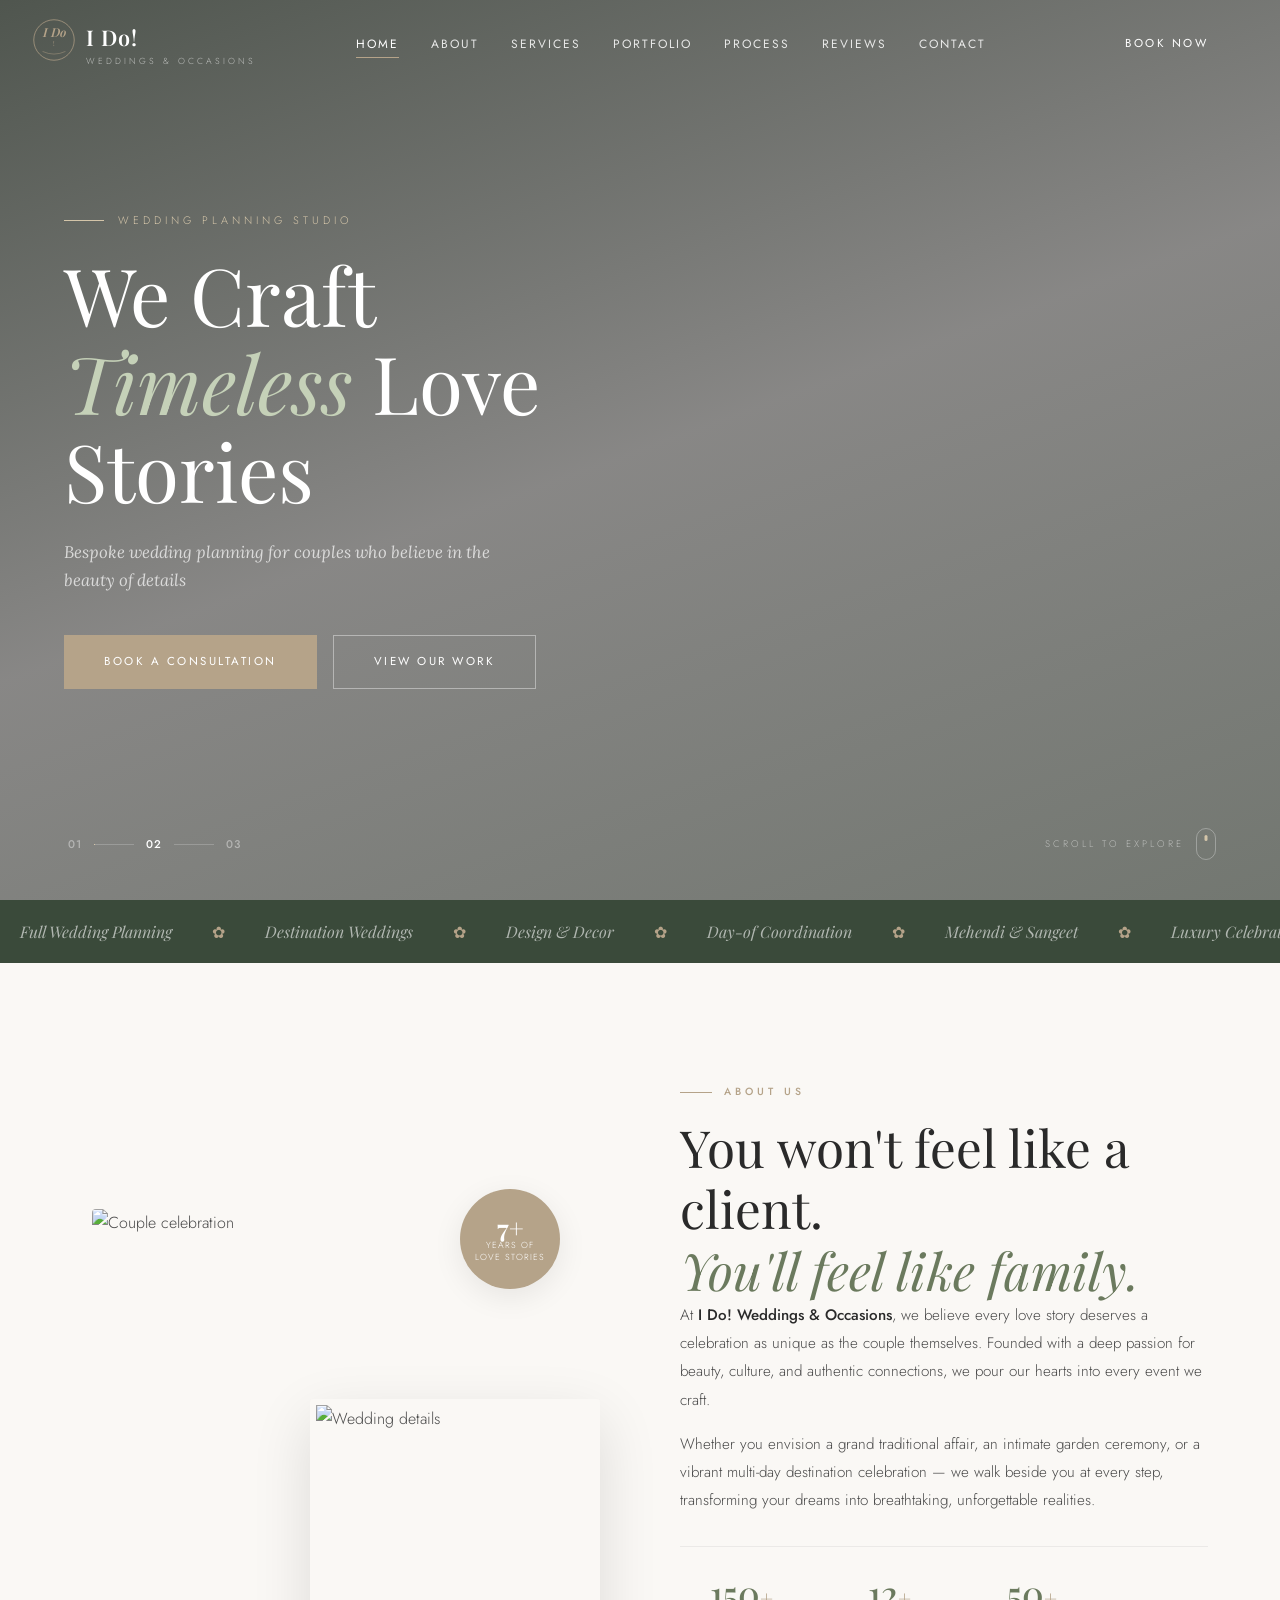
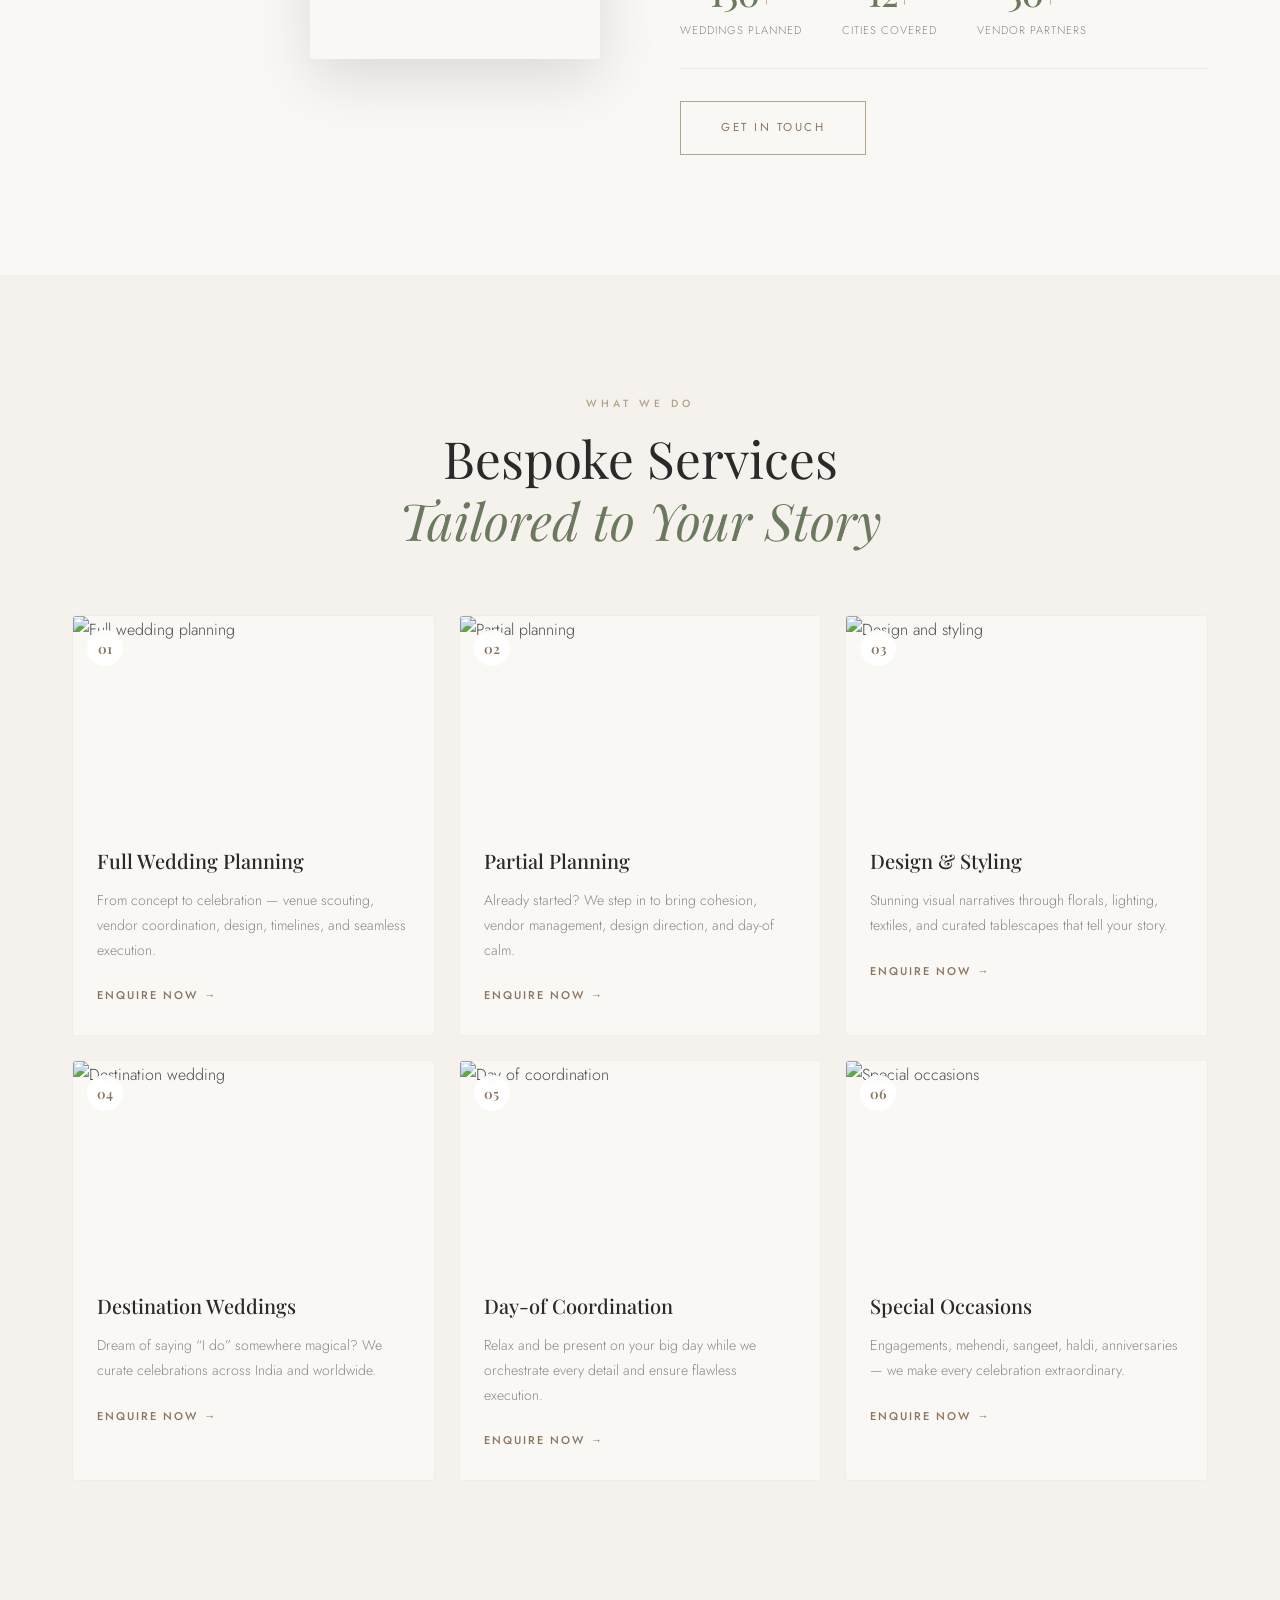
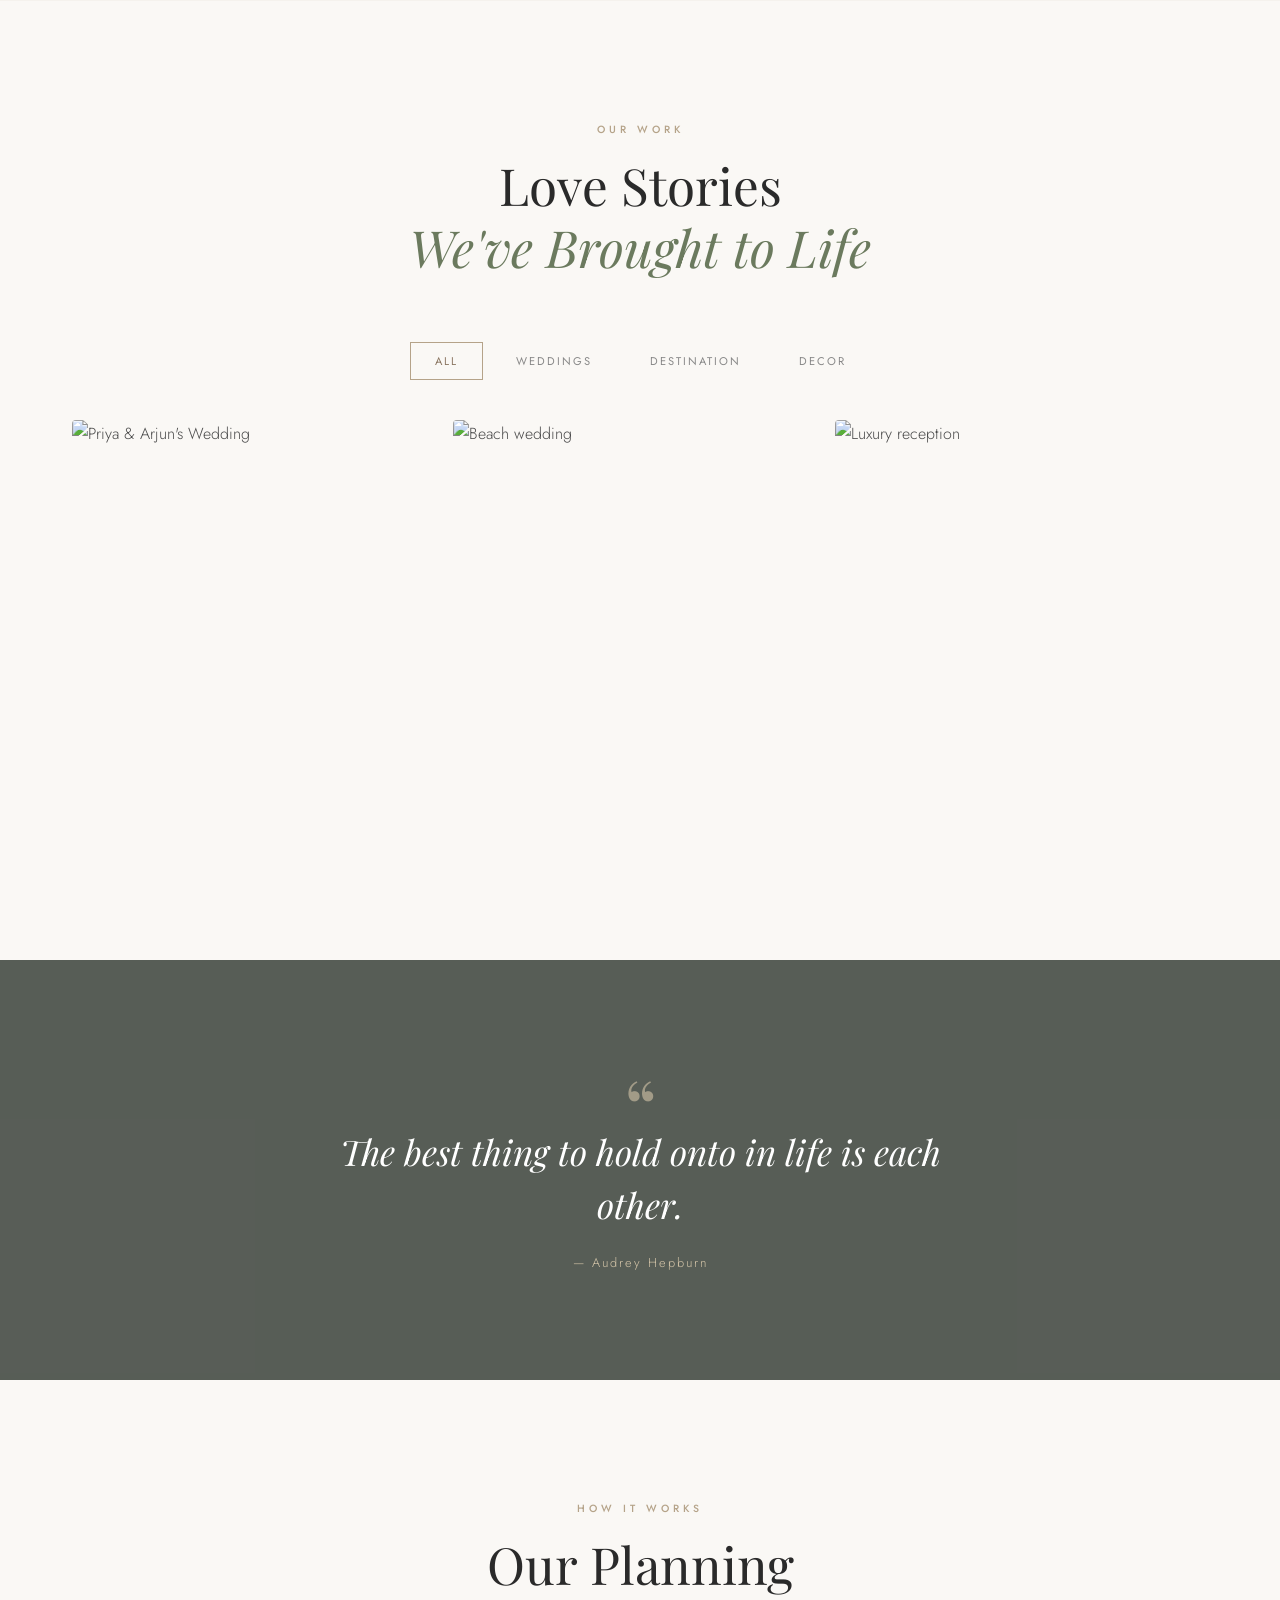
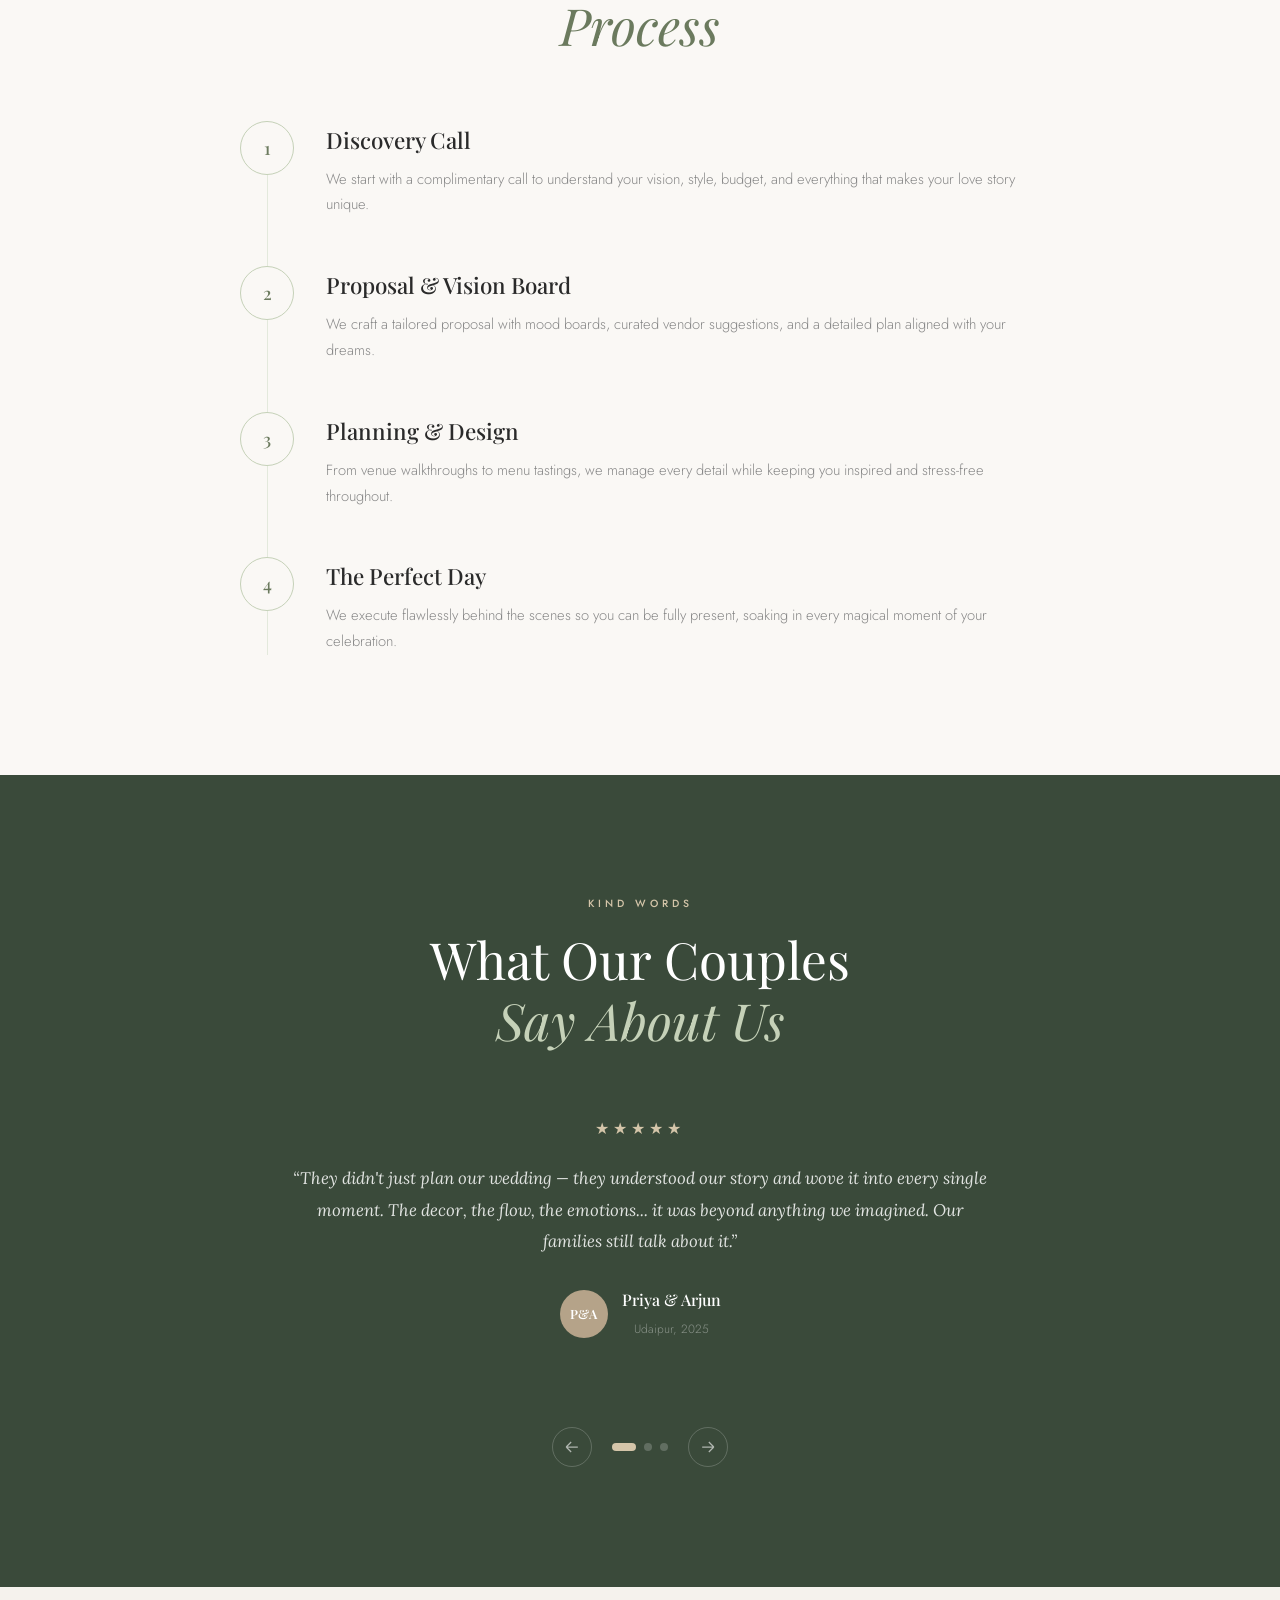
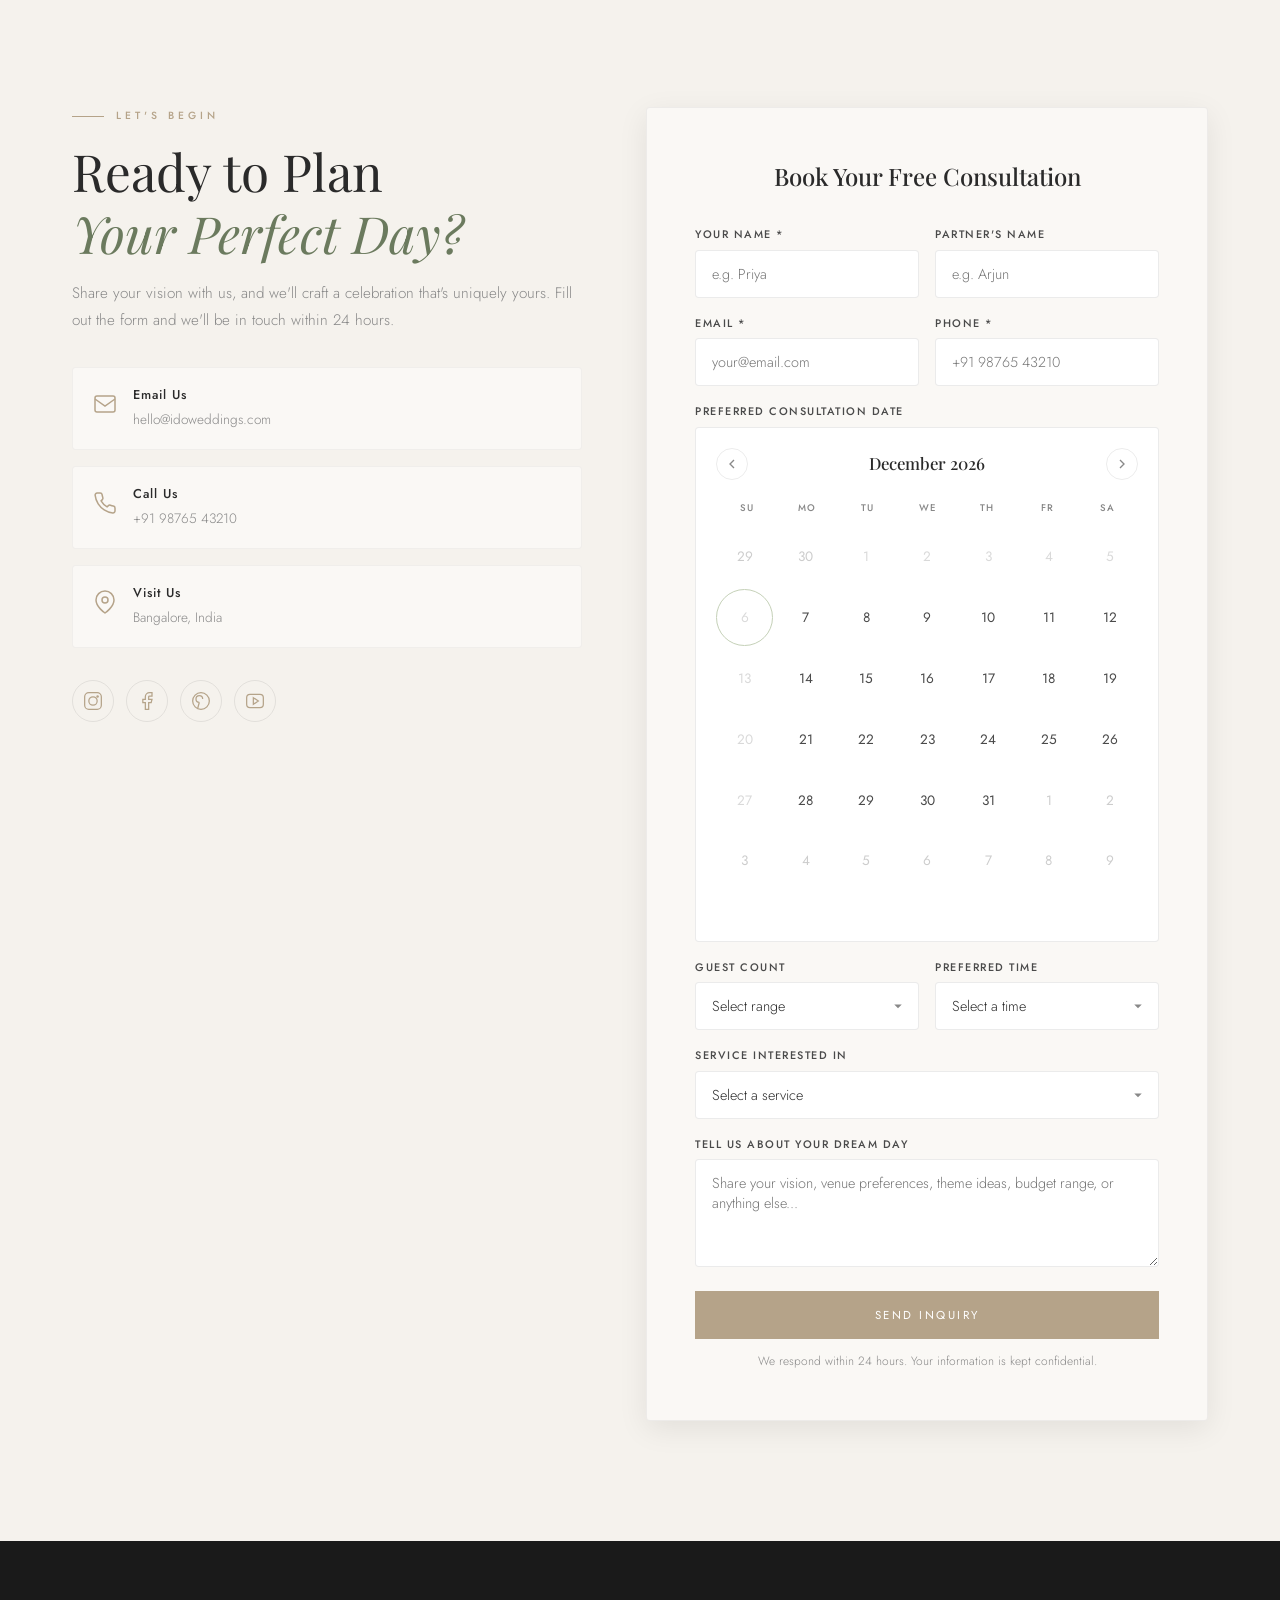
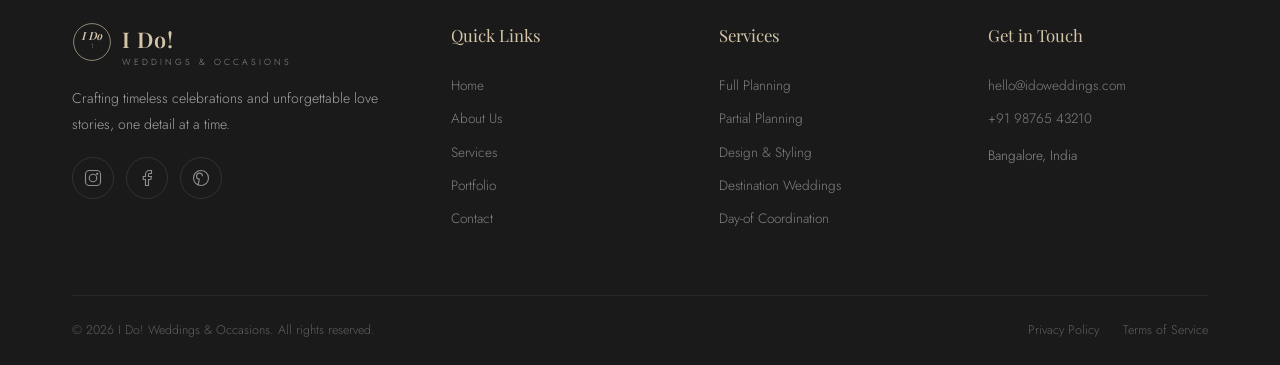
==== commit 043bdf74: "Fix hero images on mobile and portfolio alignment on desktop - Reposition hero background images on " ====
--- a/index.html
+++ b/index.html
@@ -287,7 +287,6 @@
         <button class="filter-btn" data-filter="wedding">Weddings</button>
         <button class="filter-btn" data-filter="destination">Destination</button>
         <button class="filter-btn" data-filter="decor">Decor</button>
-        <button class="filter-btn" data-filter="occasion">Occasions</button>
       </div>
 
       <div class="portfolio-grid">
--- a/style.css
+++ b/style.css
@@ -274,11 +274,18 @@
 .hero-slide.active { opacity: 1; }
 .slide-img {
   width: 100%; height: 100%;
-  background-size: cover; background-position: center;
-  transform: scale(1.05);
+  background-size: cover; background-position: center top;
+  transform: scale(1.03);
   transition: transform 7s ease-out;
 }
 .hero-slide.active .slide-img { transform: scale(1); }
+@media (max-width: 768px) {
+  .slide-img {
+    background-position: 65% center;
+    transform: scale(1);
+  }
+  .hero-slide.active .slide-img { transform: scale(1); }
+}
 .hero-overlay {
   position: absolute; inset: 0;
   background: linear-gradient(
@@ -487,13 +494,13 @@
 .portfolio-grid {
   display: grid;
   grid-template-columns: repeat(3, 1fr);
-  gap: 16px;
+  gap: 8px;
 }
 .portfolio-item {
   position: relative; overflow: hidden;
   border-radius: var(--radius);
   cursor: pointer;
-  aspect-ratio: 4/3;
+  height: 420px;
 }
 .portfolio-item.hidden { display: none; }
 .portfolio-img { width: 100%; height: 100%; }
@@ -855,6 +862,7 @@
   .about-layout { grid-template-columns: 1fr; gap: 60px; }
   .services-grid { grid-template-columns: repeat(2, 1fr); }
   .portfolio-grid { grid-template-columns: repeat(2, 1fr); }
+  .portfolio-item { height: 300px; }
   .booking-layout { grid-template-columns: 1fr; gap: 48px; }
   .footer-grid { grid-template-columns: 1fr 1fr; }
 }
@@ -866,6 +874,7 @@
   .logo-mark svg { width: 30px; height: 30px; }
   .logo-name { font-size: 1rem; }
   .logo-tagline { font-size: 0.4rem; letter-spacing: 1.5px; }
+  .hero { min-height: 100vh; min-height: 100svh; }
   .hero-content { padding: 0 20px; }
   .hero h1 { font-size: 2.4rem; }
   .hero-bottom { padding: 0 20px 24px; }
@@ -873,6 +882,7 @@
   .hero-actions .btn { width: 100%; }
   .services-grid { grid-template-columns: 1fr; }
   .portfolio-grid { grid-template-columns: 1fr; }
+  .portfolio-item { height: 260px; }
   .about-stats { gap: 24px; }
   .stat-num { font-size: 1.6rem; }
   .form-grid { grid-template-columns: 1fr; }
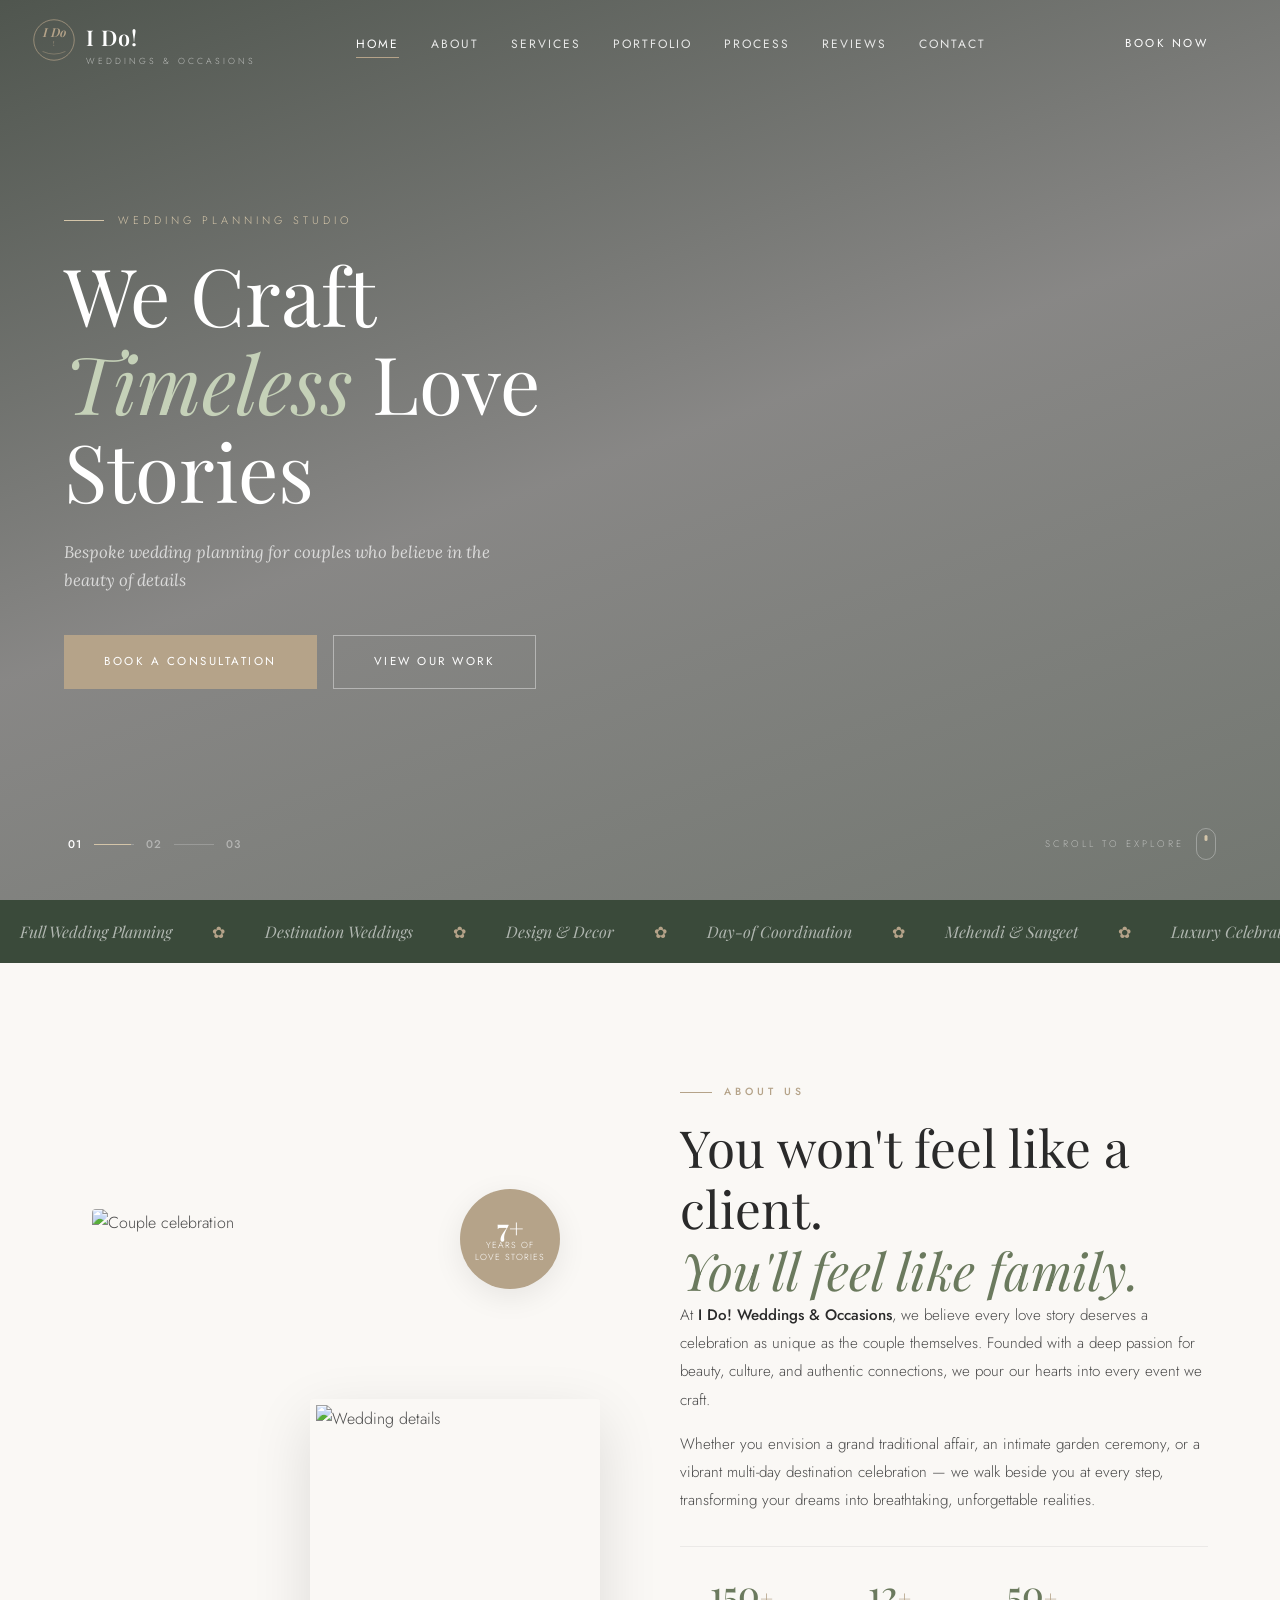
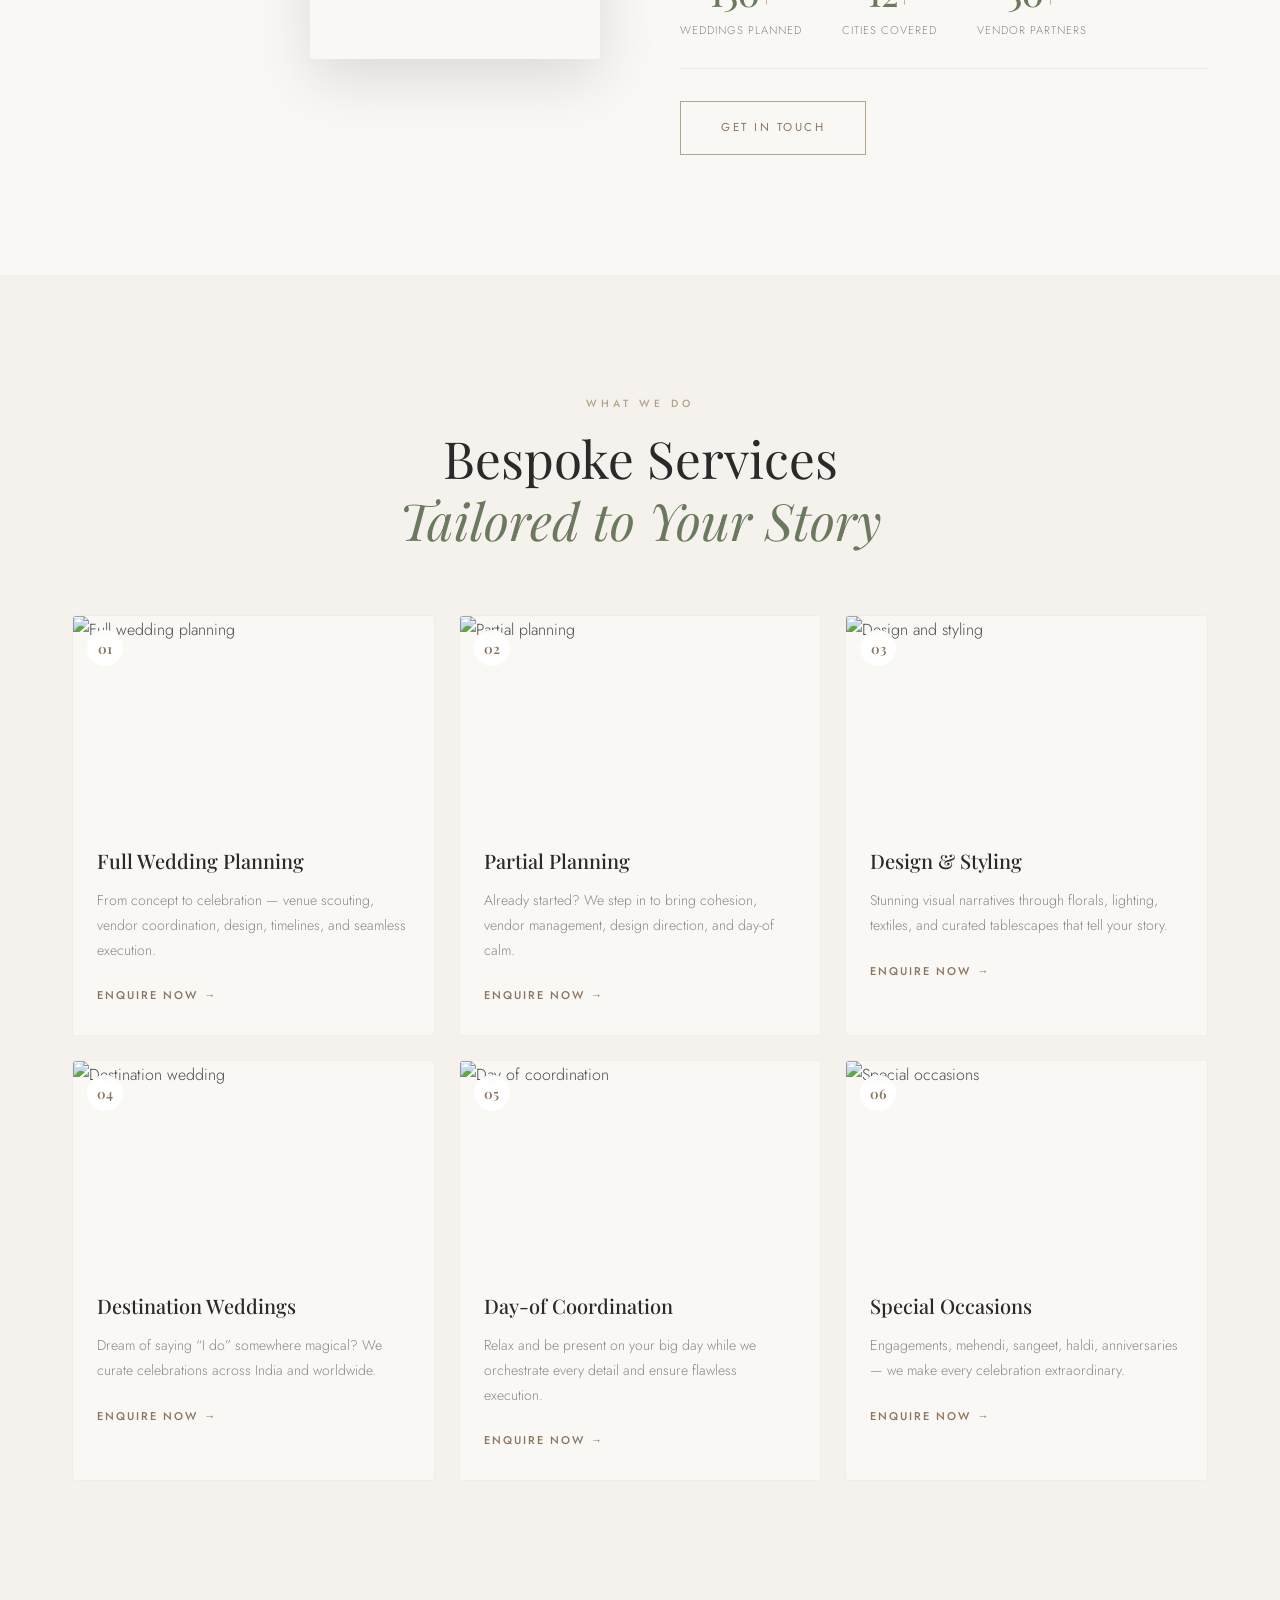
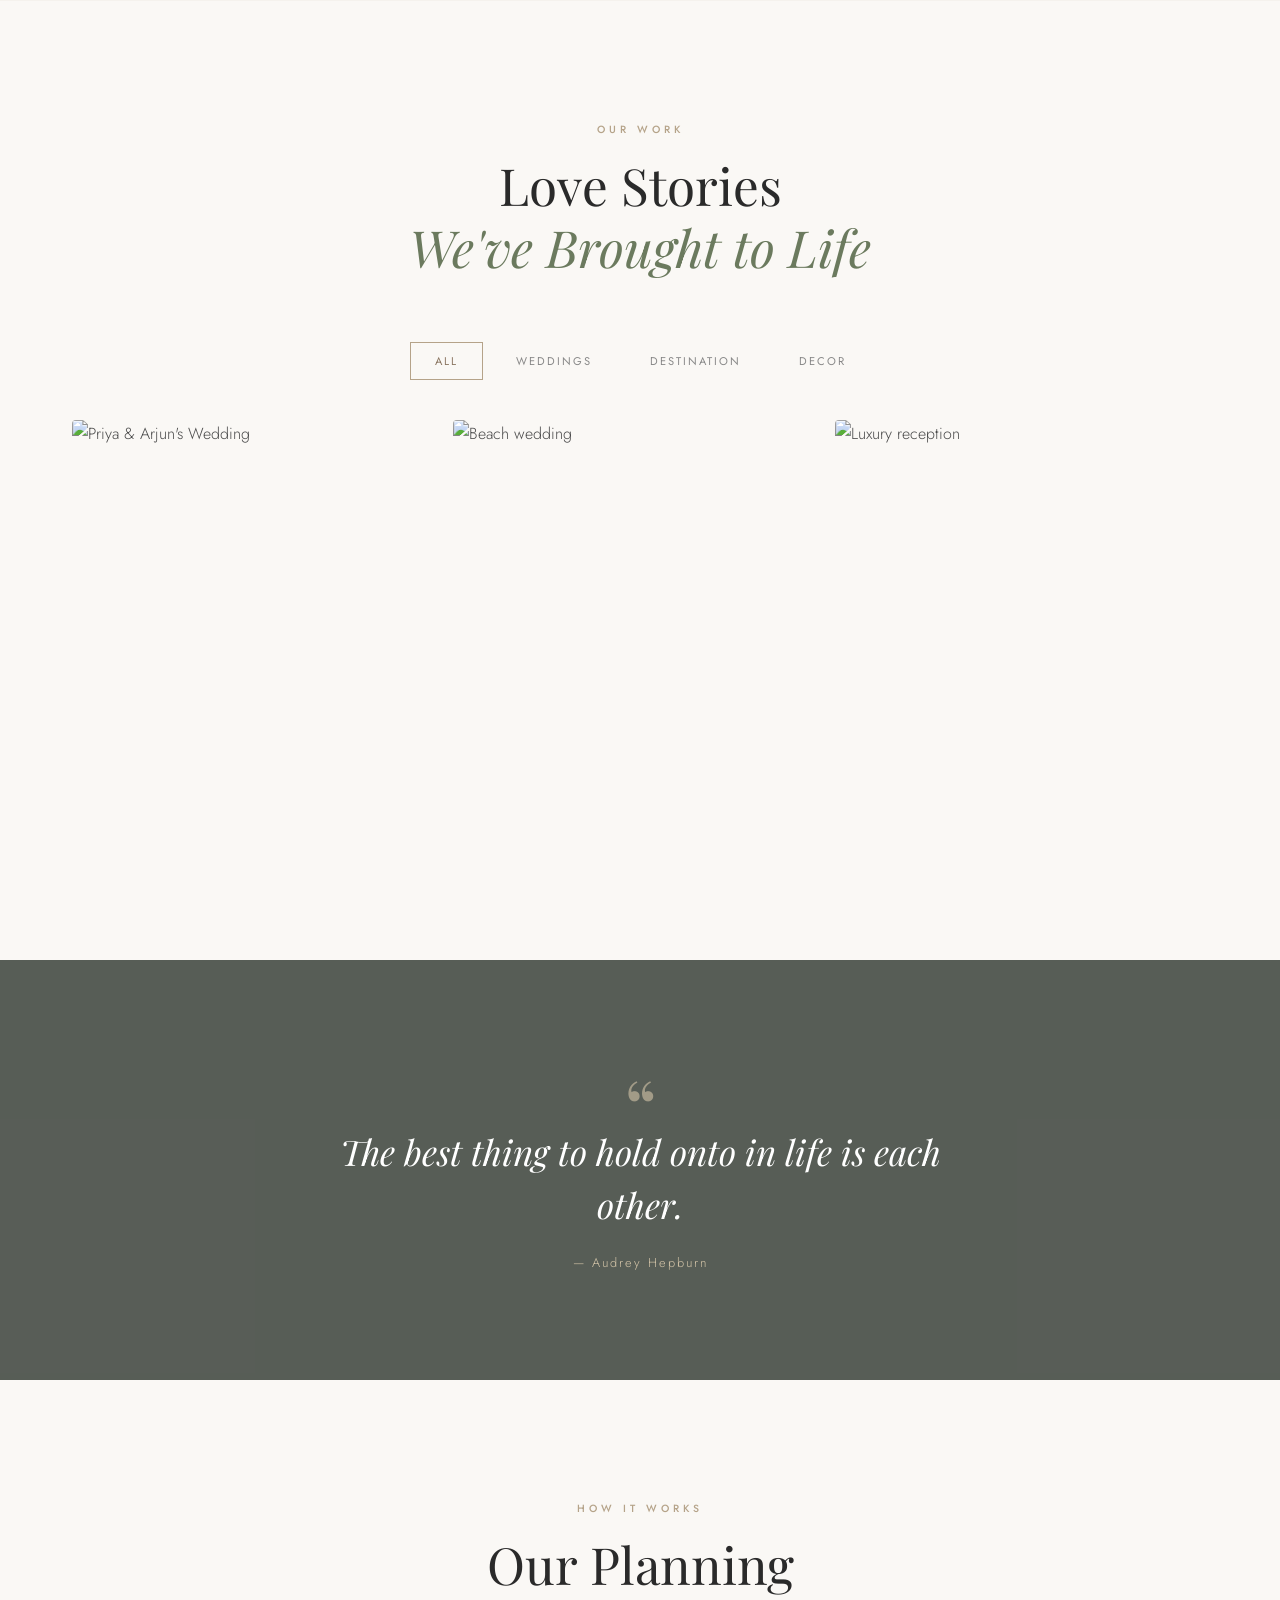
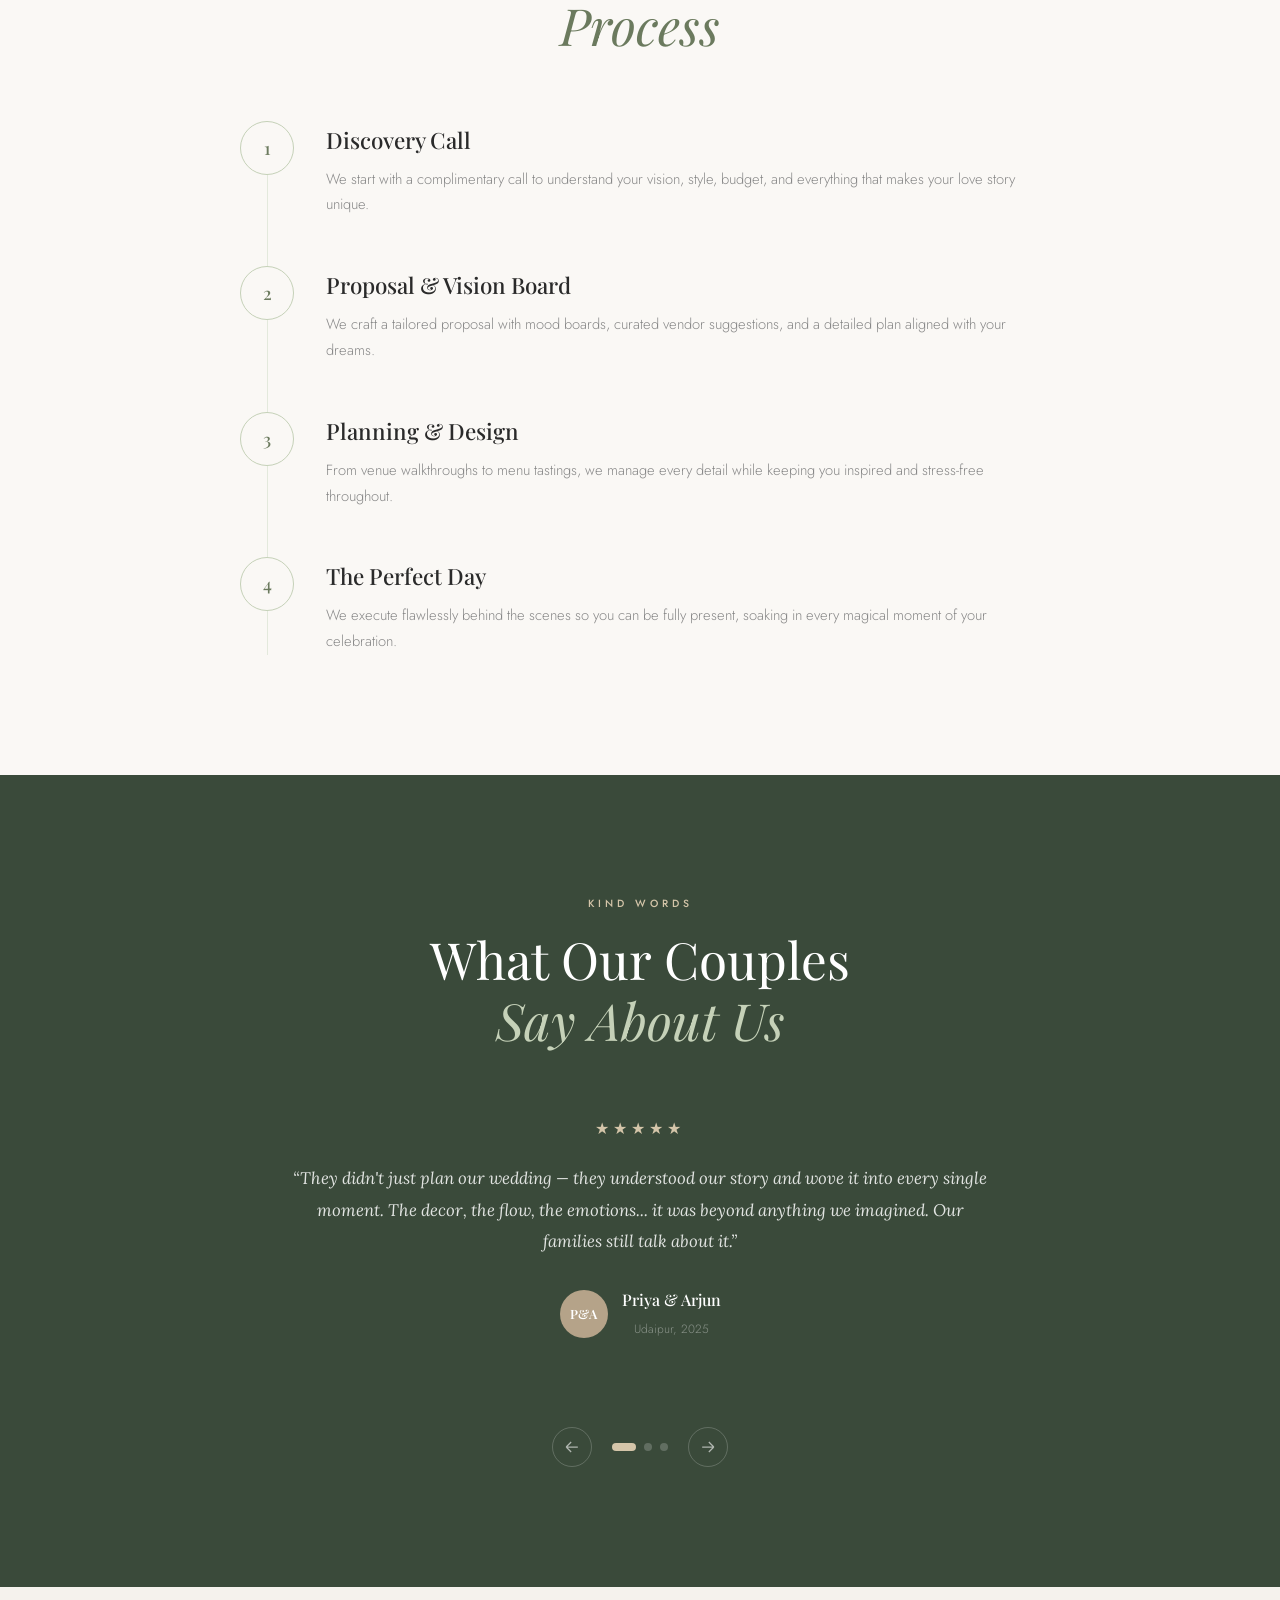
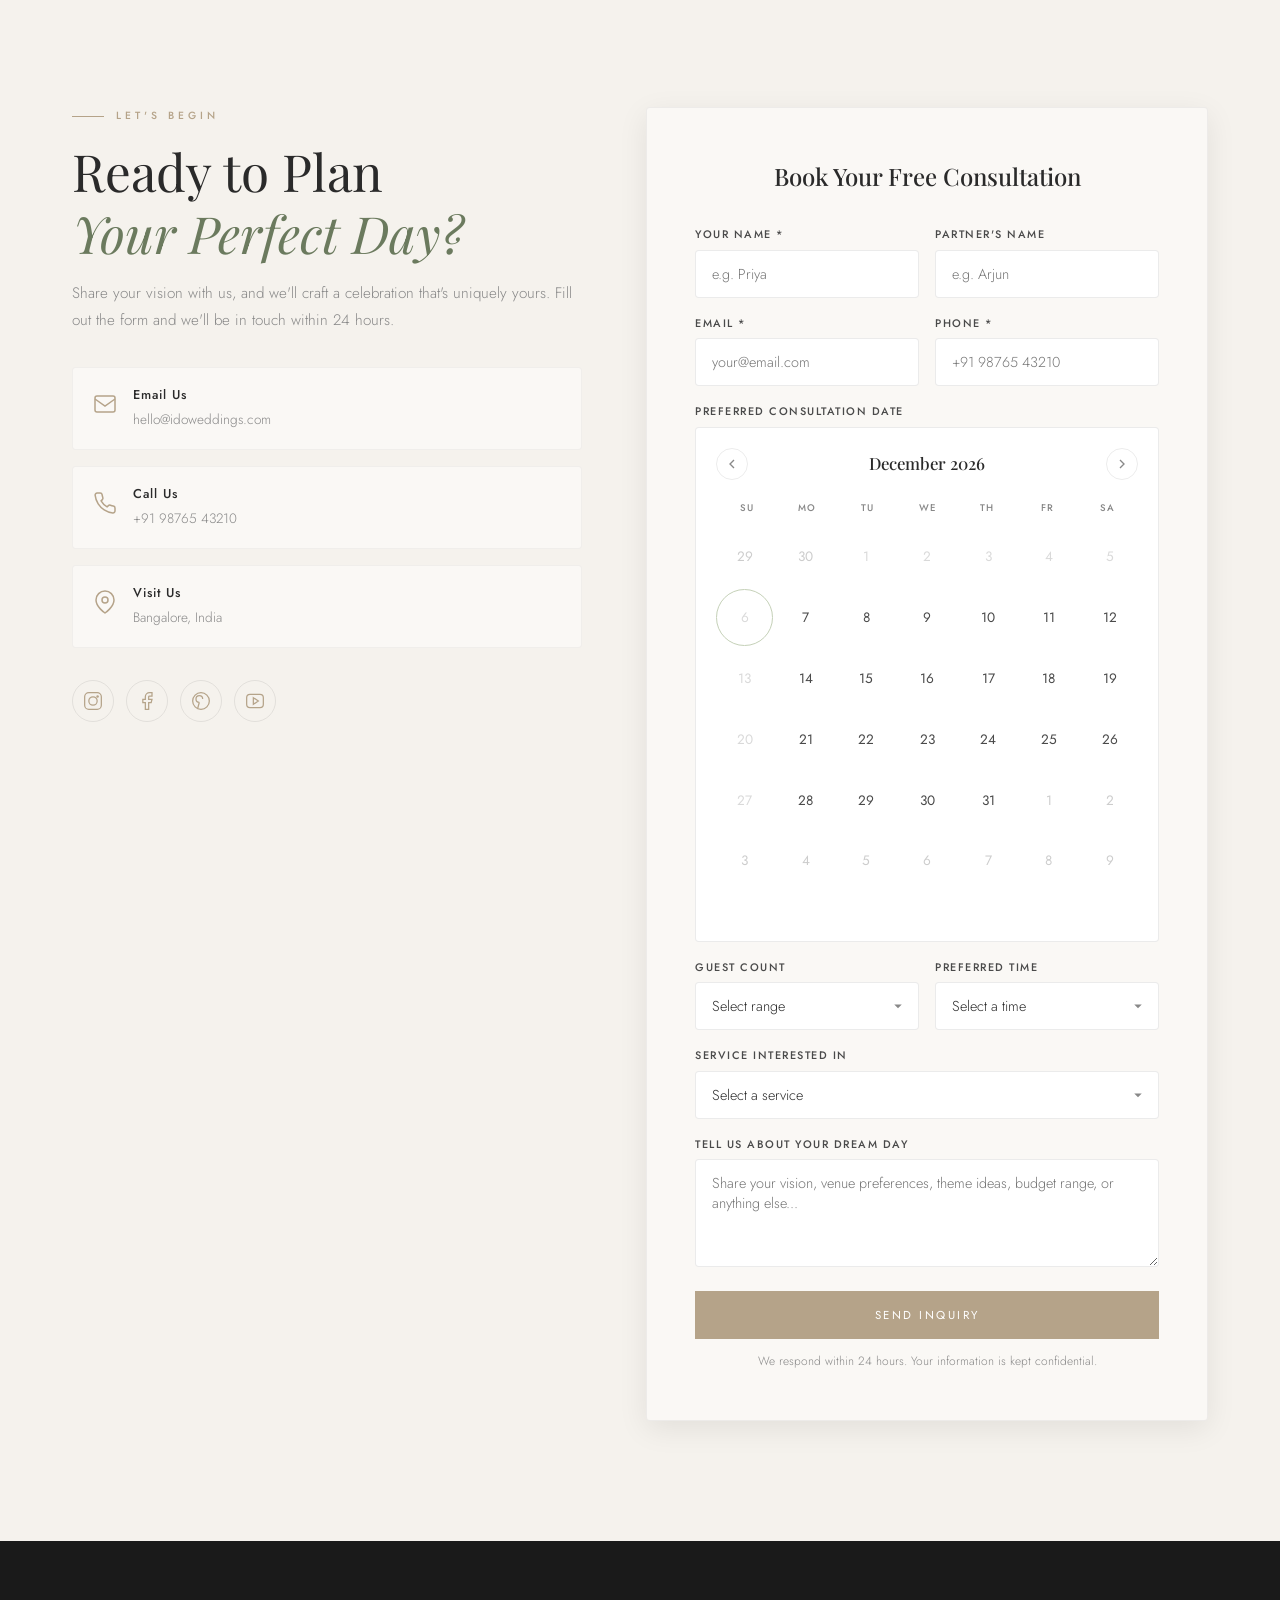
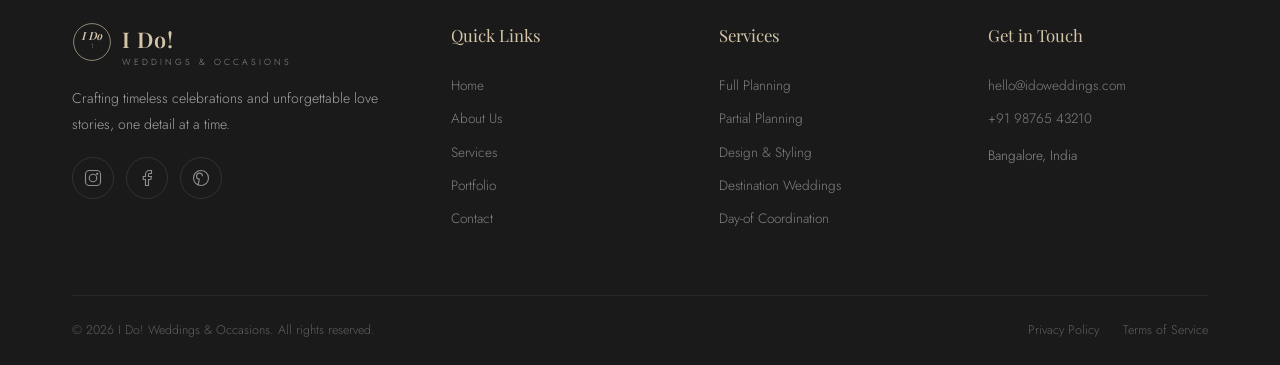
==== commit b5056b55: "Fix portfolio 3-column layout and replace hero images - Force 3-column portfolio grid at all screen " ====
--- a/index.html
+++ b/index.html
@@ -87,13 +87,13 @@
   <section class="hero" id="home">
     <div class="hero-bg">
       <div class="hero-slide active" data-index="0">
+        <div class="slide-img" style="background-image:url('https://images.unsplash.com/photo-1606800052052-a08af7148866?w=1600&q=80')"></div>
+      </div>
+      <div class="hero-slide" data-index="1">
         <div class="slide-img" style="background-image:url('https://images.unsplash.com/photo-1519741497674-611481863552?w=1600&q=80')"></div>
       </div>
-      <div class="hero-slide" data-index="1">
-        <div class="slide-img" style="background-image:url('https://images.unsplash.com/photo-1511285560929-80b456fea0bc?w=1600&q=80')"></div>
-      </div>
       <div class="hero-slide" data-index="2">
-        <div class="slide-img" style="background-image:url('https://images.unsplash.com/photo-1465495976277-4387d4b0b4c6?w=1600&q=80')"></div>
+        <div class="slide-img" style="background-image:url('https://images.unsplash.com/photo-1520854221256-17451cc331bf?w=1600&q=80')"></div>
       </div>
     </div>
     <div class="hero-overlay"></div>
--- a/style.css
+++ b/style.css
@@ -861,8 +861,8 @@
   .logo-tagline { font-size: 0.45rem; letter-spacing: 2px; }
   .about-layout { grid-template-columns: 1fr; gap: 60px; }
   .services-grid { grid-template-columns: repeat(2, 1fr); }
-  .portfolio-grid { grid-template-columns: repeat(2, 1fr); }
-  .portfolio-item { height: 300px; }
+  .portfolio-grid { grid-template-columns: repeat(3, 1fr); }
+  .portfolio-item { height: 280px; }
   .booking-layout { grid-template-columns: 1fr; gap: 48px; }
   .footer-grid { grid-template-columns: 1fr 1fr; }
 }
@@ -881,8 +881,8 @@
   .hero-actions { flex-direction: column; }
   .hero-actions .btn { width: 100%; }
   .services-grid { grid-template-columns: 1fr; }
-  .portfolio-grid { grid-template-columns: 1fr; }
-  .portfolio-item { height: 260px; }
+  .portfolio-grid { grid-template-columns: repeat(3, 1fr); gap: 6px; }
+  .portfolio-item { height: 160px; }
   .about-stats { gap: 24px; }
   .stat-num { font-size: 1.6rem; }
   .form-grid { grid-template-columns: 1fr; }
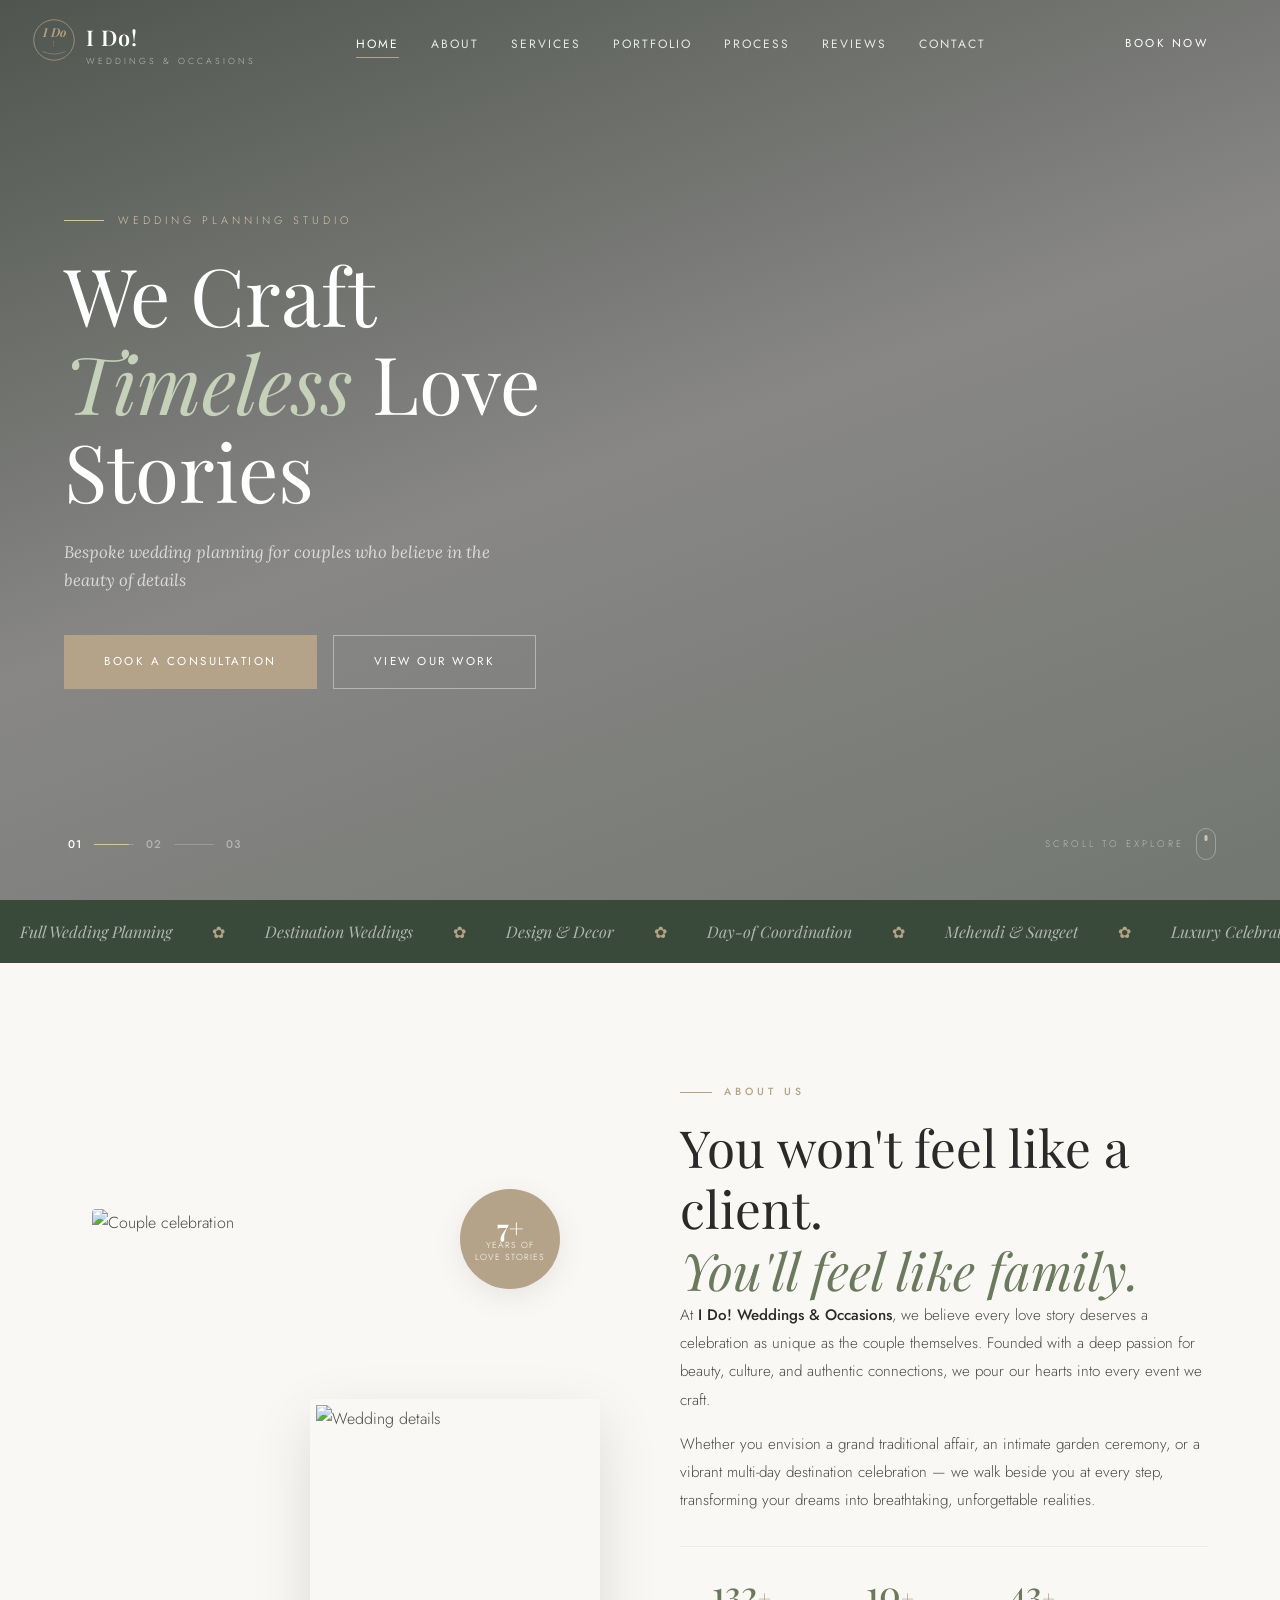
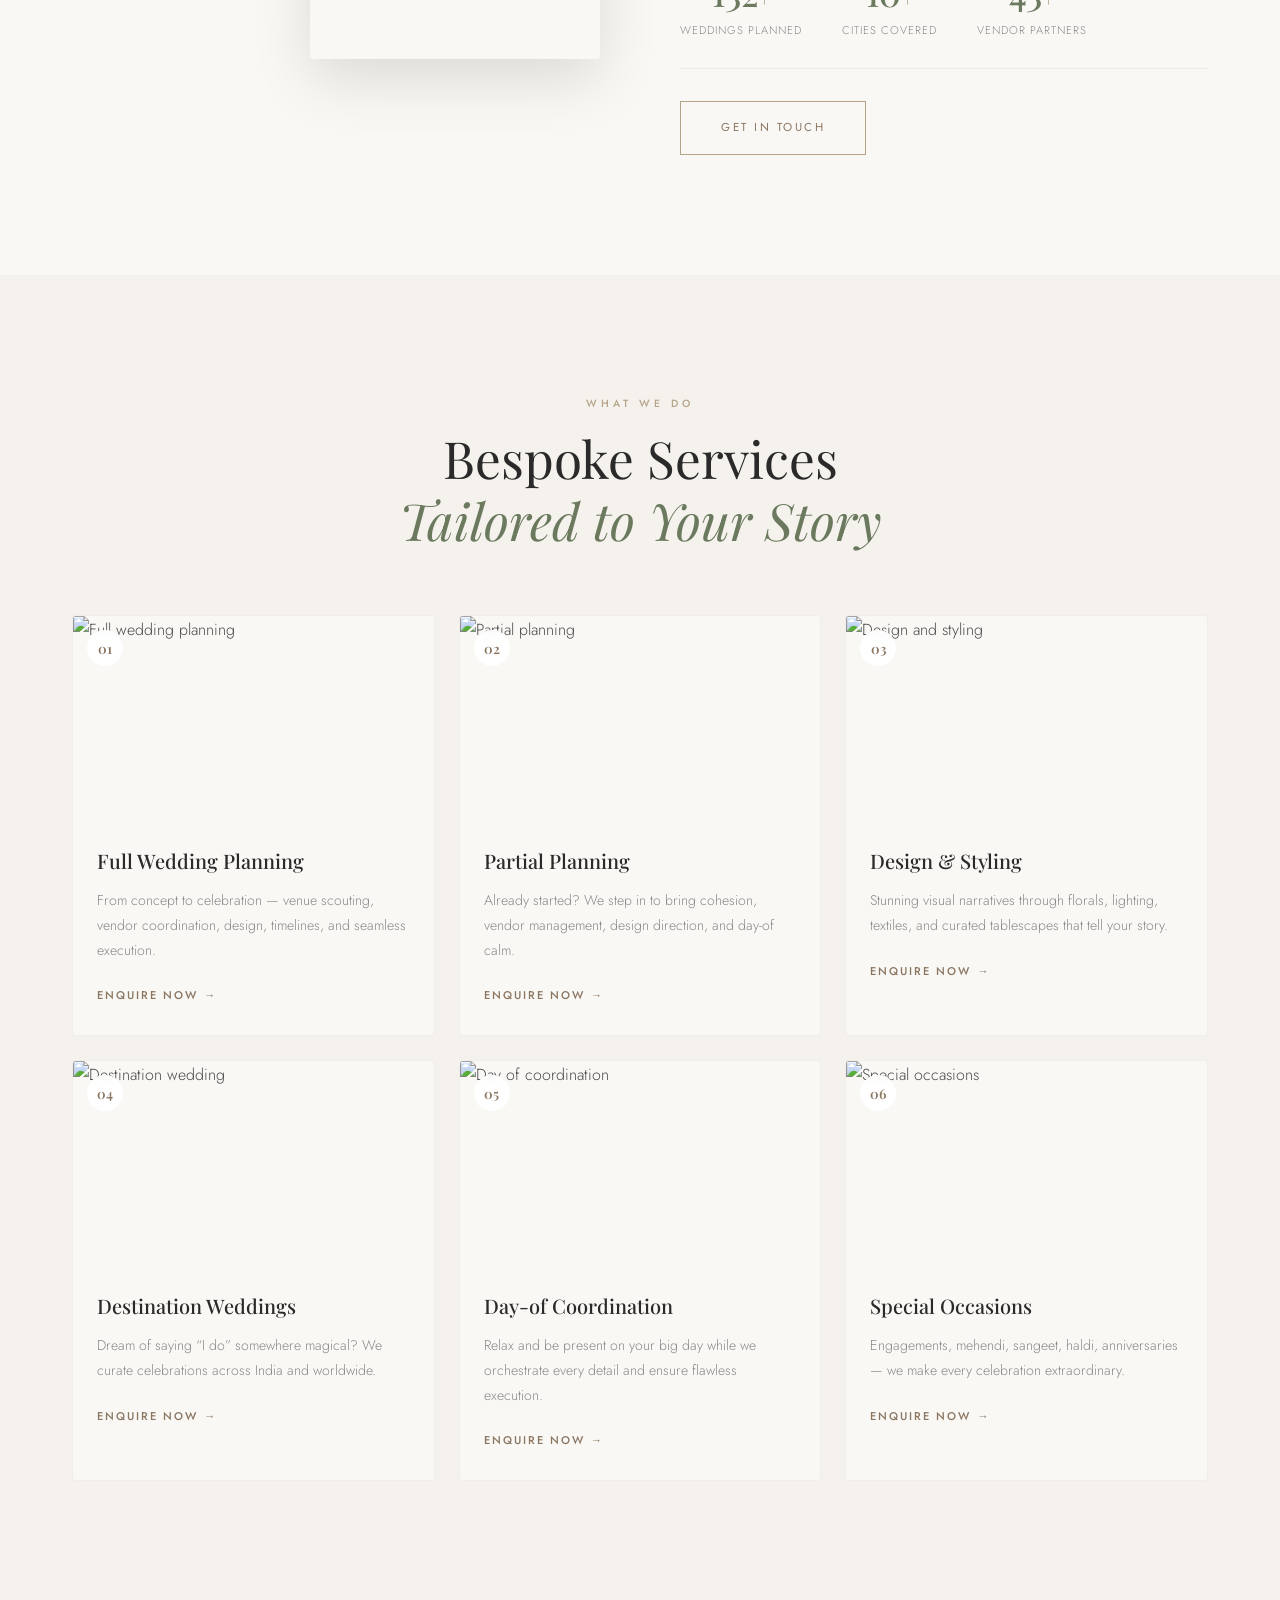
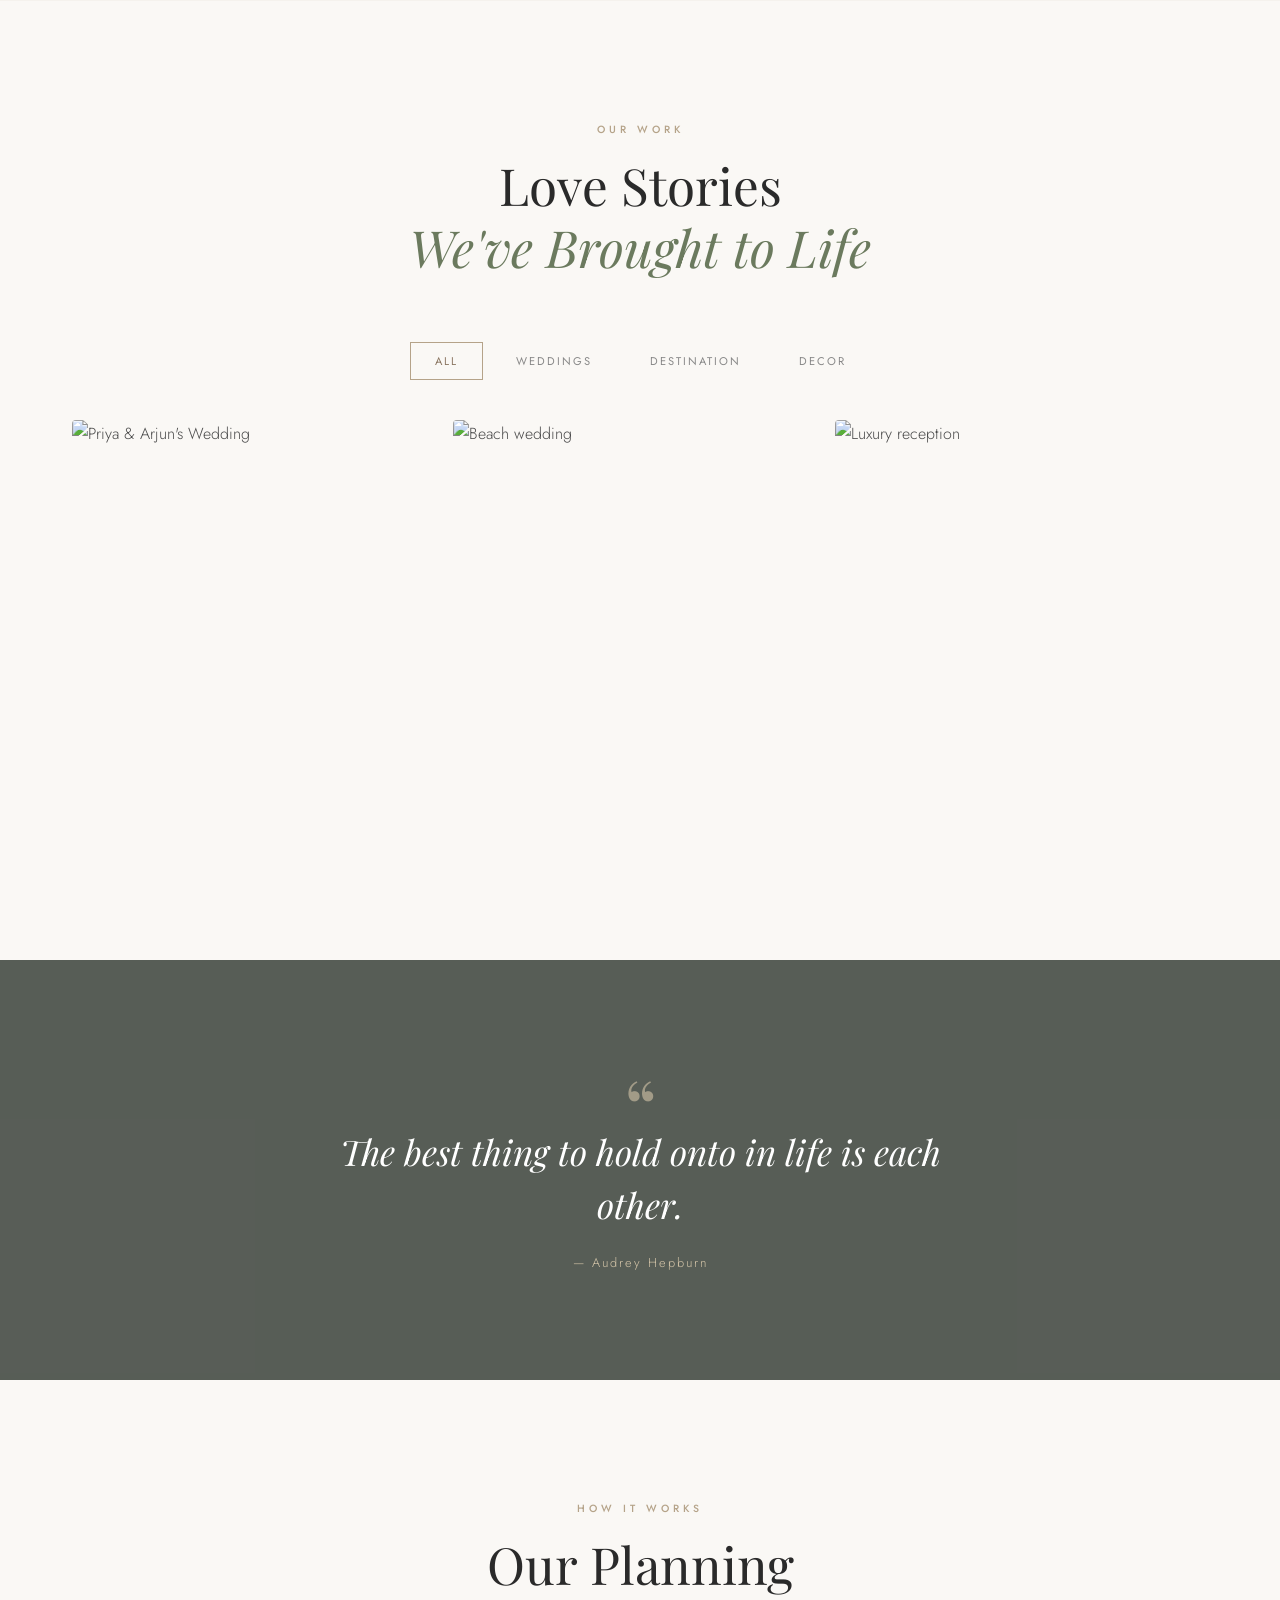
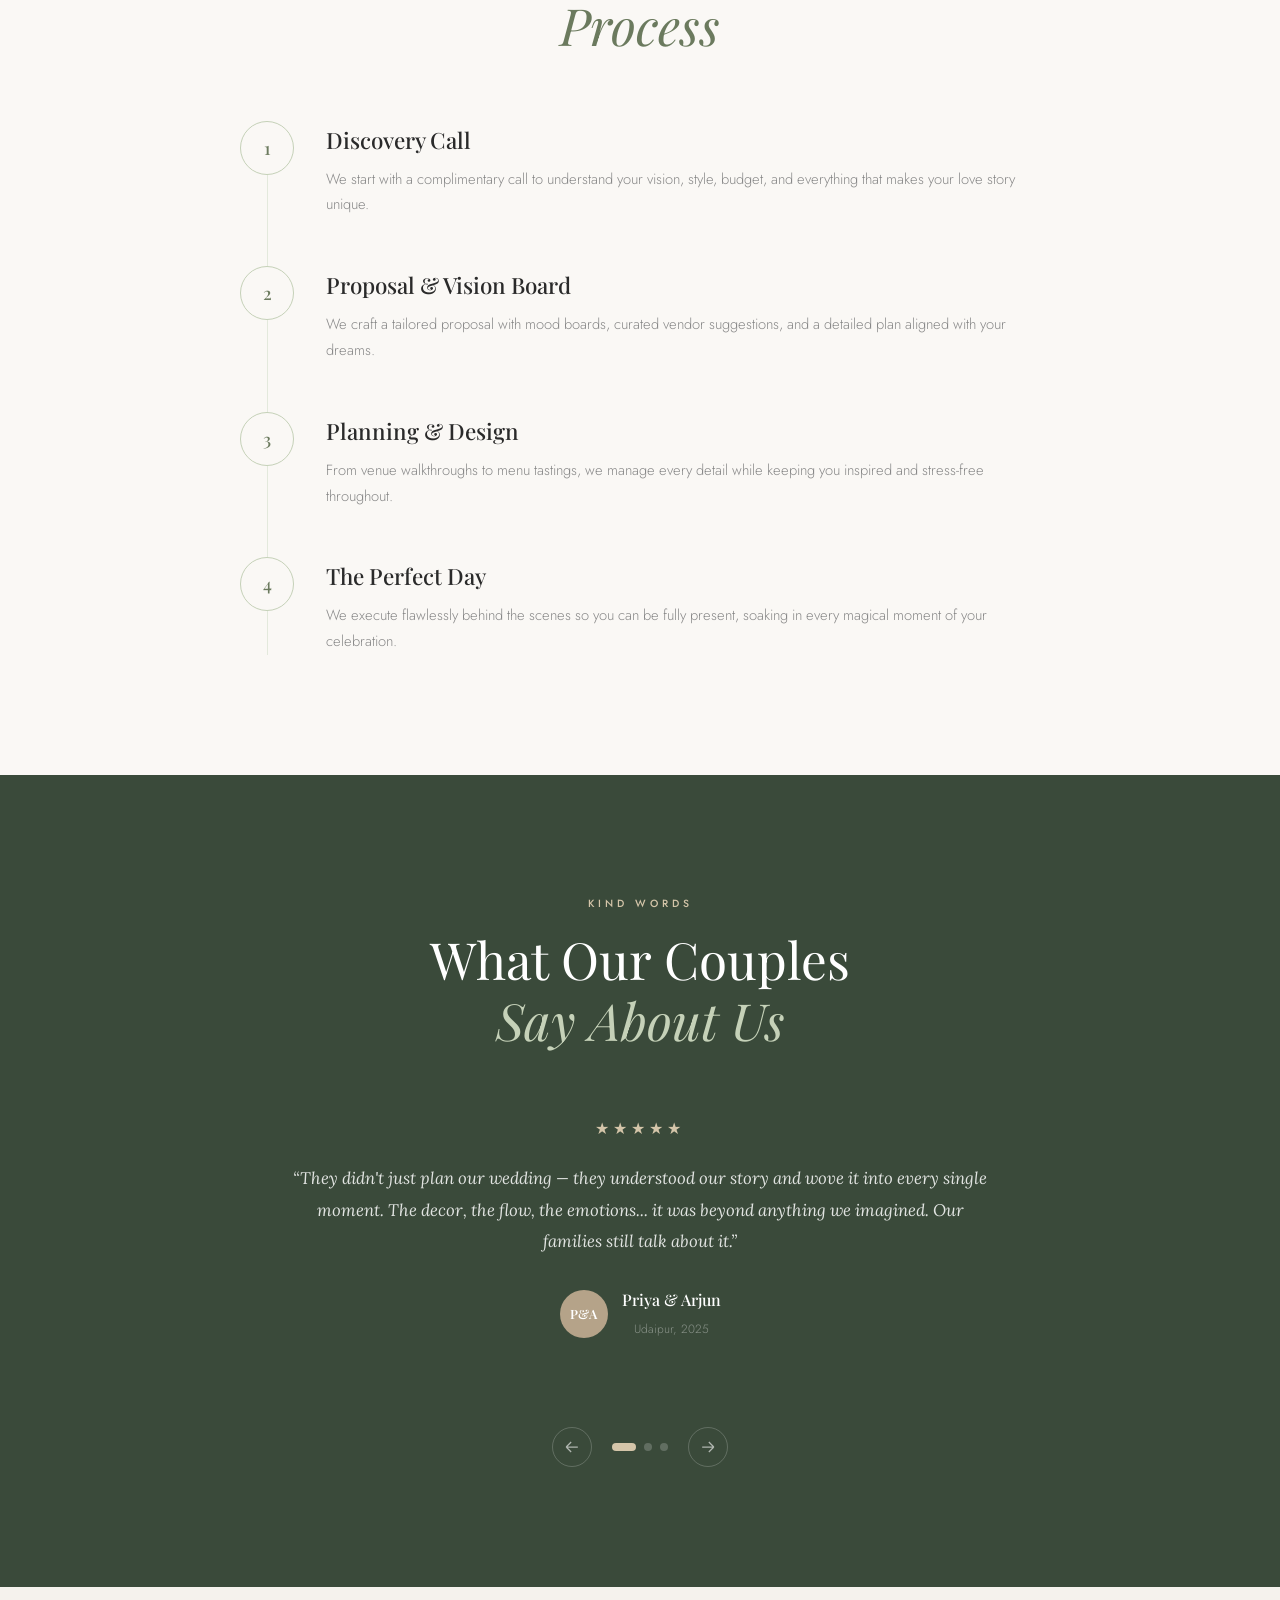
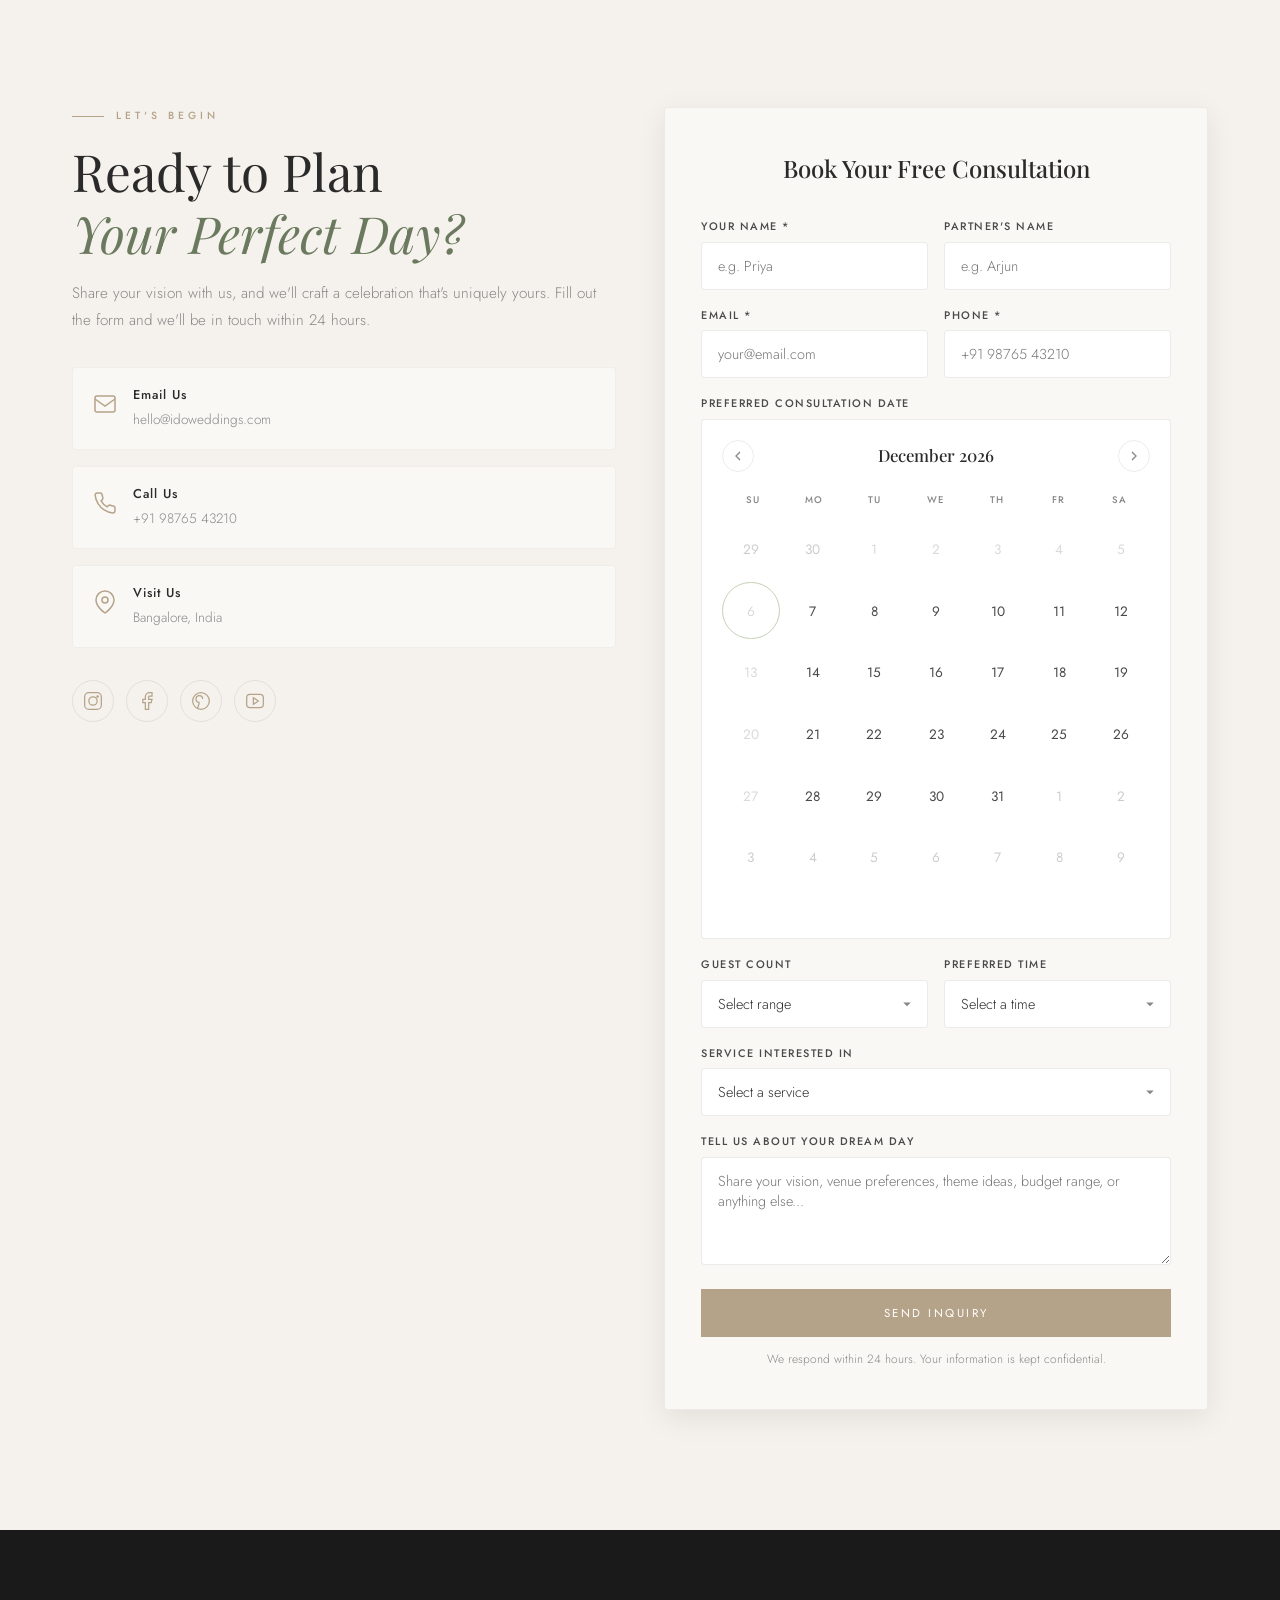
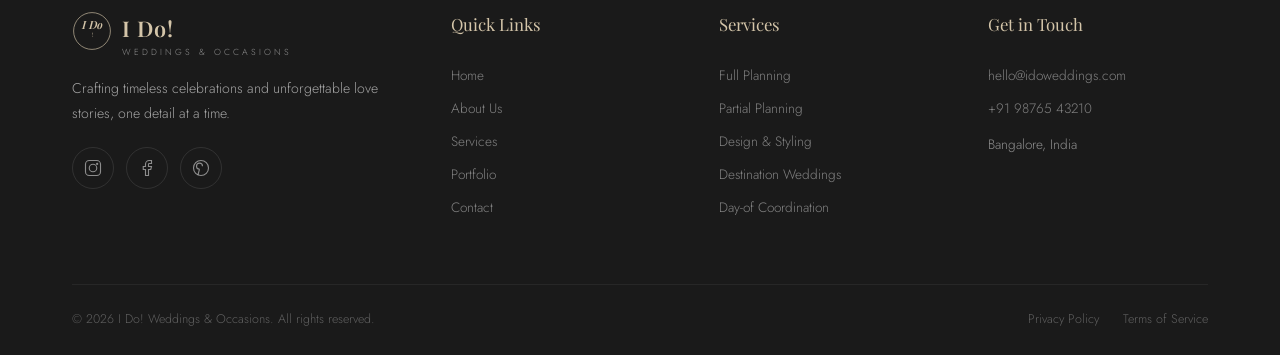
==== commit 1194ad4b: "Fix booking section alignment and navigation - Move contact anchor to booking section so Book/Contac" ====
--- a/index.html
+++ b/index.html
@@ -439,6 +439,7 @@
   </section>
 
   <!-- ============ BOOKING / CONTACT ============ -->
+  <span id="contact"></span>
   <section class="section booking-section" id="booking">
     <div class="container">
       <div class="booking-layout">
@@ -448,7 +449,7 @@
           <p class="booking-desc reveal" data-delay="0.2">Share your vision with us, and we'll craft a celebration that's uniquely yours. Fill out the form and we'll be in touch within 24 hours.</p>
 
           <div class="contact-cards reveal" data-delay="0.3">
-            <div class="contact-card" id="contact">
+            <div class="contact-card">
               <div class="contact-icon">
                 <svg viewBox="0 0 24 24" width="24" height="24" fill="none" stroke="currentColor" stroke-width="1.5"><rect x="2" y="4" width="20" height="16" rx="2"/><path d="M2 7l10 7 10-7"/></svg>
               </div>
--- a/style.css
+++ b/style.css
@@ -675,8 +675,8 @@
    ================================================================ */
 .booking-section { background: var(--warm); }
 .booking-layout {
-  display: grid; grid-template-columns: 1fr 1.1fr;
-  gap: 64px; align-items: start;
+  display: grid; grid-template-columns: 1fr 1fr;
+  gap: 48px; align-items: start;
 }
 .booking-desc { font-size: 0.95rem; color: var(--text-light); margin: 16px 0 32px; line-height: 1.8; }
 
@@ -704,7 +704,7 @@
 
 /* Booking Form */
 .booking-form {
-  background: var(--cream); padding: 48px;
+  background: var(--cream); padding: 40px 36px;
   border: 1px solid rgba(0,0,0,0.05);
   border-radius: var(--radius); box-shadow: var(--shadow-md);
 }
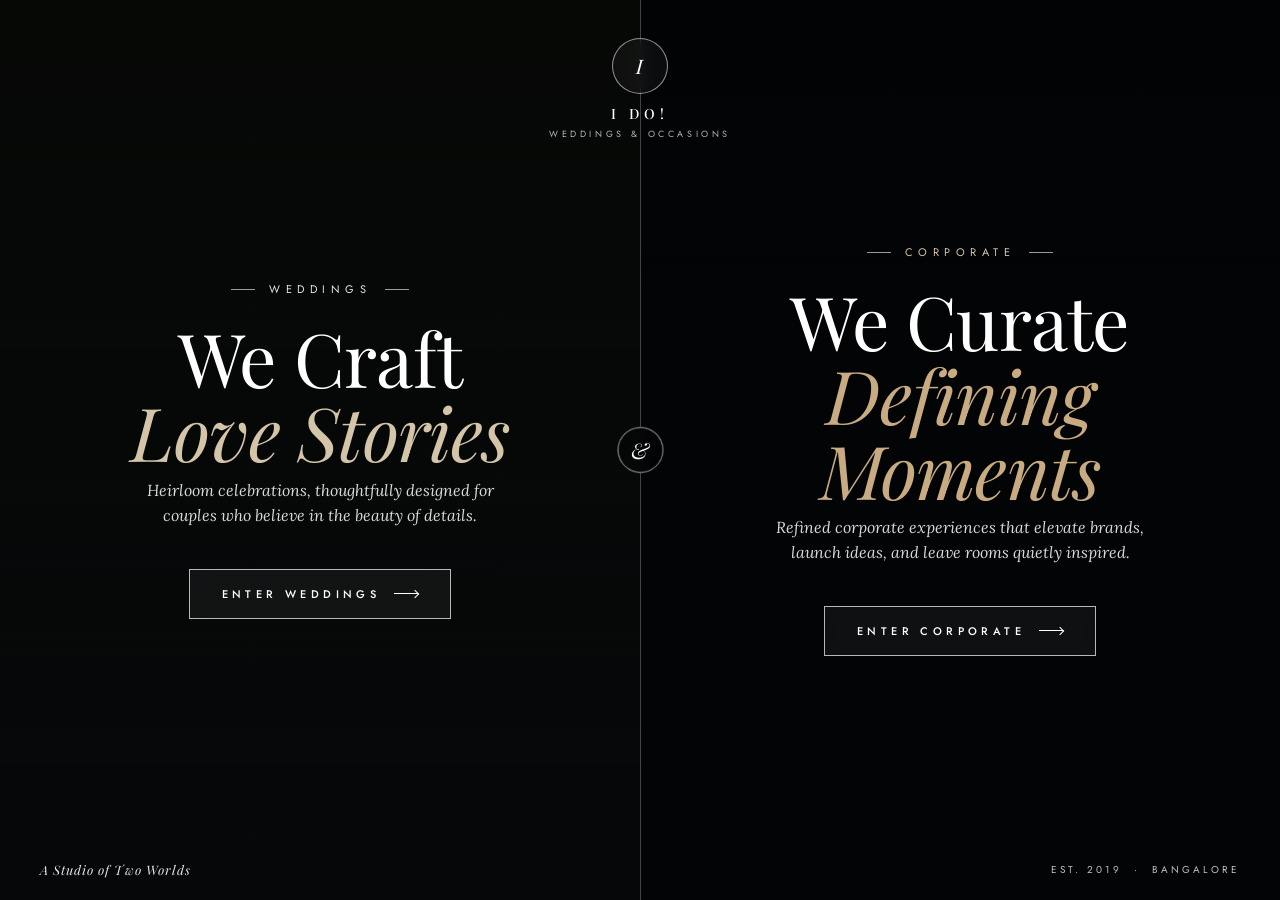
==== commit e34ea11f: "Add split-screen landing with wedding + corporate verticals - index.html is now a split-screen entry" ====
--- a/index.html
+++ b/index.html
@@ -3,666 +3,490 @@
 <head>
   <meta charset="UTF-8" />
   <meta name="viewport" content="width=device-width, initial-scale=1.0" />
-  <title>I Do! Weddings & Occasions</title>
+  <title>I Do! — Weddings & Corporate Events</title>
+  <meta name="description" content="Two worlds. One studio. Bespoke weddings and corporate events, crafted with quiet luxury." />
   <link rel="icon" href="data:image/svg+xml,<svg xmlns='http://www.w3.org/2000/svg' viewBox='0 0 32 32'><text x='4' y='26' font-size='26'>💍</text></svg>" />
   <link rel="preconnect" href="https://fonts.googleapis.com" />
   <link rel="preconnect" href="https://fonts.gstatic.com" crossorigin />
   <link href="https://fonts.googleapis.com/css2?family=Playfair+Display:ital,wght@0,400;0,500;0,600;0,700;1,400;1,500;1,600&family=Lora:ital,wght@0,400;0,500;1,400;1,500&family=Jost:wght@300;400;500;600&display=swap" rel="stylesheet" />
-  <link rel="stylesheet" href="style.css" />
+  <style>
+    *, *::before, *::after { box-sizing: border-box; margin: 0; padding: 0; }
+    :root {
+      --sage: #9caa8b;
+      --sage-dark: #3a4a3a;
+      --gold: #b5a389;
+      --gold-light: #d4c5a9;
+      --cream: #faf8f5;
+      --warm: #f5f2ed;
+      --ink: #1a1f24;
+      --ink-2: #242a31;
+      --bronze: #a58456;
+      --bronze-light: #c9ab82;
+      --smoke: #e8e4dc;
+      --serif: 'Playfair Display', Georgia, serif;
+      --body: 'Jost', 'Segoe UI', sans-serif;
+      --accent: 'Lora', Georgia, serif;
+    }
+
+    html, body {
+      height: 100%;
+      overflow: hidden;
+      font-family: var(--body);
+      font-weight: 300;
+      -webkit-font-smoothing: antialiased;
+      background: #000;
+    }
+
+    a { text-decoration: none; color: inherit; }
+
+    /* ---------- Landing ---------- */
+    .landing {
+      position: relative;
+      height: 100vh;
+      width: 100vw;
+      display: flex;
+      overflow: hidden;
+    }
+
+    /* Top brand mark */
+    .brand {
+      position: fixed;
+      top: 38px;
+      left: 50%;
+      transform: translateX(-50%);
+      z-index: 20;
+      text-align: center;
+      pointer-events: none;
+      mix-blend-mode: normal;
+    }
+    .brand-mark {
+      width: 56px;
+      height: 56px;
+      margin: 0 auto 10px;
+      border-radius: 50%;
+      border: 1px solid rgba(255,255,255,0.55);
+      display: flex;
+      align-items: center;
+      justify-content: center;
+      background: rgba(255,255,255,0.04);
+      backdrop-filter: blur(6px);
+      -webkit-backdrop-filter: blur(6px);
+    }
+    .brand-mark span {
+      font-family: var(--serif);
+      font-style: italic;
+      font-size: 20px;
+      color: #fff;
+      line-height: 1;
+      letter-spacing: 0.02em;
+    }
+    .brand-name {
+      font-family: var(--serif);
+      color: #fff;
+      font-size: 14px;
+      letter-spacing: 0.35em;
+      text-transform: uppercase;
+      font-weight: 500;
+    }
+    .brand-tag {
+      display: block;
+      font-family: var(--body);
+      color: rgba(255,255,255,0.7);
+      font-size: 9px;
+      letter-spacing: 0.4em;
+      text-transform: uppercase;
+      margin-top: 4px;
+      font-weight: 400;
+    }
+
+    /* Divider — position synced via JS to the actual flex boundary */
+    .divider {
+      position: absolute;
+      top: 0;
+      left: 50%;
+      height: 100%;
+      width: 1px;
+      background: rgba(255,255,255,0.25);
+      z-index: 15;
+      pointer-events: none;
+      transform: translateX(-0.5px);
+      will-change: left;
+    }
+    .divider::before {
+      content: '';
+      position: absolute;
+      top: 50%;
+      left: 50%;
+      width: 46px;
+      height: 46px;
+      border: 1px solid rgba(255,255,255,0.55);
+      border-radius: 50%;
+      transform: translate(-50%, -50%) rotate(45deg);
+      background: rgba(0,0,0,0.35);
+      backdrop-filter: blur(8px);
+      -webkit-backdrop-filter: blur(8px);
+    }
+    .divider::after {
+      content: '&';
+      position: absolute;
+      top: 50%;
+      left: 50%;
+      transform: translate(-50%, -50%);
+      font-family: var(--serif);
+      font-style: italic;
+      color: #fff;
+      font-size: 22px;
+      letter-spacing: 0;
+    }
+
+    /* Halves */
+    .half {
+      position: relative;
+      flex: 1 1 50%;
+      height: 100%;
+      overflow: hidden;
+      cursor: pointer;
+      transition: flex 1s cubic-bezier(0.77, 0, 0.175, 1);
+      display: flex;
+      flex-direction: column;
+      justify-content: center;
+      align-items: center;
+      text-align: center;
+      padding: 0 40px;
+    }
+
+    .half .bg {
+      position: absolute;
+      inset: 0;
+      background-size: cover;
+      background-position: center;
+      transform: scale(1.02);
+      transition: transform 1.6s cubic-bezier(0.22, 1, 0.36, 1), filter 1s ease;
+      will-change: transform;
+    }
+
+    .half::after {
+      content: '';
+      position: absolute;
+      inset: 0;
+      background: linear-gradient(180deg, rgba(0,0,0,0.25) 0%, rgba(0,0,0,0.55) 100%);
+      transition: background 0.8s ease;
+    }
+
+    .half .content {
+      position: relative;
+      z-index: 2;
+      color: #fff;
+      display: flex;
+      flex-direction: column;
+      align-items: center;
+      max-width: 480px;
+      transition: transform 0.8s cubic-bezier(0.22, 1, 0.36, 1);
+    }
+
+    .half-kicker {
+      font-family: var(--body);
+      font-size: 11px;
+      letter-spacing: 0.5em;
+      text-transform: uppercase;
+      color: rgba(255,255,255,0.85);
+      margin-bottom: 24px;
+      display: flex;
+      align-items: center;
+      gap: 14px;
+      font-weight: 400;
+    }
+    .half-kicker::before,
+    .half-kicker::after {
+      content: '';
+      width: 24px;
+      height: 1px;
+      background: rgba(255,255,255,0.6);
+    }
+
+    .half-title {
+      font-family: var(--serif);
+      font-weight: 400;
+      font-size: clamp(44px, 5.8vw, 84px);
+      line-height: 1;
+      letter-spacing: -0.01em;
+      color: #fff;
+      margin-bottom: 8px;
+    }
+    .half-title em {
+      font-style: italic;
+      font-weight: 400;
+      display: block;
+    }
+
+    .half-sub {
+      font-family: var(--accent);
+      font-style: italic;
+      font-size: 16px;
+      color: rgba(255,255,255,0.85);
+      margin-bottom: 40px;
+      max-width: 380px;
+      line-height: 1.6;
+    }
+
+    .half-enter {
+      display: inline-flex;
+      align-items: center;
+      gap: 14px;
+      padding: 16px 32px;
+      font-family: var(--body);
+      font-size: 11px;
+      letter-spacing: 0.4em;
+      text-transform: uppercase;
+      color: #fff;
+      border: 1px solid rgba(255,255,255,0.7);
+      background: rgba(255,255,255,0.05);
+      backdrop-filter: blur(10px);
+      -webkit-backdrop-filter: blur(10px);
+      transition: all 0.5s cubic-bezier(0.22, 1, 0.36, 1);
+      font-weight: 500;
+    }
+    .half-enter .arrow {
+      display: inline-block;
+      width: 24px;
+      height: 1px;
+      background: #fff;
+      position: relative;
+      transition: width 0.5s ease;
+    }
+    .half-enter .arrow::after {
+      content: '';
+      position: absolute;
+      right: 0;
+      top: 50%;
+      width: 6px;
+      height: 6px;
+      border-top: 1px solid #fff;
+      border-right: 1px solid #fff;
+      transform: translateY(-50%) rotate(45deg);
+    }
+
+    /* Hover state — half expands */
+    .landing:hover .half { flex: 0.6; }
+    .landing:hover .half:hover { flex: 1.4; }
+
+    .half:hover .bg { transform: scale(1.08); }
+    .half:hover::after { background: linear-gradient(180deg, rgba(0,0,0,0.15) 0%, rgba(0,0,0,0.45) 100%); }
+    .half:hover .half-enter {
+      background: rgba(255,255,255,0.95);
+      color: #1a1a1a;
+      border-color: #fff;
+      letter-spacing: 0.5em;
+      padding-left: 38px;
+      padding-right: 38px;
+    }
+    .half:hover .half-enter .arrow { background: #1a1a1a; width: 34px; }
+    .half:hover .half-enter .arrow::after { border-color: #1a1a1a; }
+    .half:hover .content { transform: translateY(-6px); }
+
+    /* Weddings side */
+    .half-weddings .bg {
+      background-image:
+        linear-gradient(180deg, rgba(58,74,58,0.15) 0%, rgba(26,31,36,0.55) 100%),
+        url('https://images.unsplash.com/photo-1519741497674-611481863552?auto=format&fit=crop&w=1600&q=80');
+    }
+    .half-weddings .half-kicker { color: #e8e4dc; }
+    .half-weddings .half-title em { color: var(--gold-light); font-family: var(--serif); }
+
+    /* Corporate side */
+    .half-corporate .bg {
+      background-image:
+        linear-gradient(180deg, rgba(10,15,20,0.35) 0%, rgba(10,15,20,0.7) 100%),
+        url('https://images.unsplash.com/photo-1511578314322-379afb476865?auto=format&fit=crop&w=1600&q=80');
+    }
+    .half-corporate .half-kicker { color: #d4c5a9; }
+    .half-corporate .half-title em { color: var(--bronze-light); font-family: var(--serif); }
+
+    /* Footer bar */
+    .landing-footer {
+      position: fixed;
+      bottom: 0;
+      left: 0;
+      width: 100%;
+      padding: 22px 40px;
+      display: flex;
+      justify-content: space-between;
+      align-items: center;
+      z-index: 20;
+      color: rgba(255,255,255,0.75);
+      font-size: 10px;
+      letter-spacing: 0.3em;
+      text-transform: uppercase;
+      pointer-events: none;
+    }
+    .landing-footer span { font-family: var(--body); font-weight: 400; }
+    .landing-footer .studio { font-family: var(--serif); font-style: italic; letter-spacing: 0.08em; text-transform: none; font-size: 13px; color: rgba(255,255,255,0.9); }
+
+    /* Intro fade */
+    .landing, .brand, .landing-footer { animation: fadeIn 1.2s ease both; }
+    .half .content { animation: slideUp 1.4s 0.3s cubic-bezier(0.22, 1, 0.36, 1) both; }
+    @keyframes fadeIn { from { opacity: 0; } to { opacity: 1; } }
+    @keyframes slideUp {
+      from { opacity: 0; transform: translateY(24px); }
+      to { opacity: 1; transform: translateY(0); }
+    }
+
+    /* Tablet */
+    @media (max-width: 900px) {
+      .brand { top: 28px; }
+      .brand-mark { width: 48px; height: 48px; margin-bottom: 8px; }
+      .brand-name { font-size: 12px; letter-spacing: 0.3em; }
+      .half-title { font-size: clamp(40px, 8vw, 64px); }
+    }
+
+    /* Mobile — stacked */
+    @media (max-width: 720px) {
+      html, body { overflow: auto; }
+      .landing {
+        flex-direction: column;
+        height: auto;
+        min-height: 100vh;
+      }
+      .half {
+        flex: 0 0 auto !important;
+        width: 100%;
+        min-height: 58vh;
+        padding: 40px 28px;
+      }
+      .half-weddings { padding-top: 210px; padding-bottom: 60px; }
+      .half-corporate { padding-top: 80px; padding-bottom: 60px; }
+      .landing:hover .half { flex: 0 0 auto; }
+      .landing:hover .half:hover { flex: 0 0 auto; }
+      .divider {
+        top: auto;
+        bottom: 50vh;
+        left: 0;
+        width: 100%;
+        height: 1px;
+        transform: none;
+        display: none;
+      }
+      .brand {
+        top: 30px;
+        left: 0;
+        right: 0;
+        transform: none;
+        width: 100%;
+      }
+      .brand-mark { width: 44px; height: 44px; }
+      .brand-mark span { font-size: 17px; }
+      .brand-name { font-size: 11px; letter-spacing: 0.3em; }
+      .brand-tag { font-size: 8px; letter-spacing: 0.3em; }
+      .landing-footer {
+        position: static;
+        flex-direction: column;
+        gap: 10px;
+        padding: 24px;
+        background: #0b0d10;
+      }
+      .half-sub { font-size: 14px; margin-bottom: 28px; }
+      .half-enter { padding: 14px 26px; }
+      /* Between-halves ampersand divider */
+      .half-corporate { position: relative; }
+      .half-corporate::before {
+        content: '&';
+        position: absolute;
+        top: -26px;
+        left: 50%;
+        transform: translateX(-50%);
+        z-index: 10;
+        width: 52px;
+        height: 52px;
+        border-radius: 50%;
+        background: #0b0d10;
+        border: 1px solid rgba(255,255,255,0.4);
+        color: #fff;
+        font-family: var(--serif);
+        font-style: italic;
+        font-size: 22px;
+        display: flex;
+        align-items: center;
+        justify-content: center;
+      }
+    }
+
+    @media (max-width: 720px) {
+      .half:hover .half-enter {
+        letter-spacing: 0.4em;
+        padding: 14px 26px;
+      }
+    }
+  </style>
 </head>
 <body>
 
-  <!-- Preloader -->
-  <div class="preloader" id="preloader">
-    <div class="preloader-inner">
-      <div class="preloader-ring"></div>
-      <span class="preloader-text">I Do!</span>
-    </div>
+  <div class="brand">
+    <div class="brand-mark"><span>I</span></div>
+    <div class="brand-name">I Do!</div>
+    <span class="brand-tag">Weddings & Occasions</span>
   </div>
 
-  <!-- Cursor follower -->
-  <div class="cursor-dot" id="cursorDot"></div>
-
-  <!-- Navigation -->
-  <header class="header" id="header">
-    <div class="header-inner">
-      <a href="#" class="logo" aria-label="I Do! Weddings home">
-        <div class="logo-mark">
-          <svg viewBox="0 0 50 50" width="44" height="44">
-            <circle cx="25" cy="25" r="23" fill="none" stroke="#b5a389" stroke-width="0.8"/>
-            <text x="25" y="22" text-anchor="middle" font-family="Playfair Display, serif" font-size="14" font-weight="600" font-style="italic" fill="#b5a389">I Do</text>
-            <text x="25" y="32" text-anchor="middle" font-family="Playfair Display, serif" font-size="7" fill="#b5a389">!</text>
-            <path d="M12 38 Q25 44 38 38" fill="none" stroke="#b5a389" stroke-width="0.5"/>
-          </svg>
-        </div>
-        <div class="logo-text">
-          <span class="logo-name">I Do!</span>
-          <span class="logo-tagline">Weddings & Occasions</span>
-        </div>
-      </a>
-
-      <nav class="nav" id="nav">
-        <a href="#home" class="nav-link active" data-section="home">Home</a>
-        <a href="#about" class="nav-link" data-section="about">About</a>
-        <a href="#services" class="nav-link" data-section="services">Services</a>
-        <a href="#portfolio" class="nav-link" data-section="portfolio">Portfolio</a>
-        <a href="#process" class="nav-link" data-section="process">Process</a>
-        <a href="#testimonials" class="nav-link" data-section="testimonials">Reviews</a>
-        <a href="#contact" class="nav-link" data-section="contact">Contact</a>
-      </nav>
-
-      <div class="header-right">
-        <a href="#booking" class="btn btn-header">Book Now</a>
-        <button class="hamburger" id="hamburger" aria-label="Menu">
-          <span></span><span></span><span></span>
-        </button>
+  <main class="landing" id="landing">
+
+    <a href="/weddings.html" class="half half-weddings" aria-label="Enter Weddings">
+      <div class="bg"></div>
+      <div class="content">
+        <div class="half-kicker">Weddings</div>
+        <h1 class="half-title">We Craft<em>Love Stories</em></h1>
+        <p class="half-sub">Heirloom celebrations, thoughtfully designed for couples who believe in the beauty of details.</p>
+        <span class="half-enter">
+          <span>Enter Weddings</span>
+          <span class="arrow"></span>
+        </span>
       </div>
-    </div>
-  </header>
-
-  <!-- Mobile Menu Overlay -->
-  <div class="mobile-menu" id="mobileMenu">
-    <button class="mobile-close" id="mobileClose" aria-label="Close menu">
-      <svg viewBox="0 0 24 24" width="28" height="28" fill="none" stroke="currentColor" stroke-width="2" stroke-linecap="round"><line x1="18" y1="6" x2="6" y2="18"/><line x1="6" y1="6" x2="18" y2="18"/></svg>
-    </button>
-    <div class="mobile-menu-inner">
-      <nav class="mobile-nav">
-        <a href="#home" class="mobile-link">Home</a>
-        <a href="#about" class="mobile-link">About</a>
-        <a href="#services" class="mobile-link">Services</a>
-        <a href="#portfolio" class="mobile-link">Portfolio</a>
-        <a href="#process" class="mobile-link">Our Process</a>
-        <a href="#testimonials" class="mobile-link">Reviews</a>
-        <a href="#contact" class="mobile-link">Contact</a>
-        <a href="#booking" class="mobile-link highlight">Book a Consultation</a>
-      </nav>
-      <div class="mobile-menu-footer">
-        <p>hello@idoweddings.com</p>
-        <p>+91 98765 43210</p>
+    </a>
+
+    <div class="divider" aria-hidden="true"></div>
+
+    <a href="/corporate.html" class="half half-corporate" aria-label="Enter Corporate Events">
+      <div class="bg"></div>
+      <div class="content">
+        <div class="half-kicker">Corporate</div>
+        <h1 class="half-title">We Curate<em>Defining Moments</em></h1>
+        <p class="half-sub">Refined corporate experiences that elevate brands, launch ideas, and leave rooms quietly inspired.</p>
+        <span class="half-enter">
+          <span>Enter Corporate</span>
+          <span class="arrow"></span>
+        </span>
       </div>
-    </div>
-  </div>
-
-  <!-- ============ HERO ============ -->
-  <section class="hero" id="home">
-    <div class="hero-bg">
-      <div class="hero-slide active" data-index="0">
-        <div class="slide-img" style="background-image:url('https://images.unsplash.com/photo-1606800052052-a08af7148866?w=1600&q=80')"></div>
-      </div>
-      <div class="hero-slide" data-index="1">
-        <div class="slide-img" style="background-image:url('https://images.unsplash.com/photo-1519741497674-611481863552?w=1600&q=80')"></div>
-      </div>
-      <div class="hero-slide" data-index="2">
-        <div class="slide-img" style="background-image:url('https://images.unsplash.com/photo-1520854221256-17451cc331bf?w=1600&q=80')"></div>
-      </div>
-    </div>
-    <div class="hero-overlay"></div>
-
-    <div class="hero-content">
-      <div class="hero-tag" data-animate="fade-up" data-delay="0.3">
-        <span class="line"></span> Wedding Planning Studio
-      </div>
-      <h1 data-animate="fade-up" data-delay="0.5">
-        We Craft<br/>
-        <em>Timeless</em> Love Stories
-      </h1>
-      <p class="hero-sub" data-animate="fade-up" data-delay="0.7">Bespoke wedding planning for couples who believe in the beauty of details</p>
-      <div class="hero-actions" data-animate="fade-up" data-delay="0.9">
-        <a href="#booking" class="btn btn-primary">Book a Consultation</a>
-        <a href="#portfolio" class="btn btn-outline">View Our Work</a>
-      </div>
-    </div>
-
-    <div class="hero-bottom">
-      <div class="hero-slider-nav">
-        <button class="slider-dot active" data-slide="0"><span>01</span></button>
-        <div class="slider-progress"><div class="slider-progress-bar" id="sliderProgress"></div></div>
-        <button class="slider-dot" data-slide="1"><span>02</span></button>
-        <div class="slider-progress"><div class="slider-progress-bar"></div></div>
-        <button class="slider-dot" data-slide="2"><span>03</span></button>
-      </div>
-      <div class="hero-scroll">
-        <span>Scroll to explore</span>
-        <div class="scroll-indicator">
-          <div class="scroll-dot"></div>
-        </div>
-      </div>
-    </div>
-  </section>
-
-  <!-- ============ MARQUEE ============ -->
-  <div class="marquee">
-    <div class="marquee-track">
-      <span>Full Wedding Planning</span><span class="sep">&#10047;</span>
-      <span>Destination Weddings</span><span class="sep">&#10047;</span>
-      <span>Design & Decor</span><span class="sep">&#10047;</span>
-      <span>Day-of Coordination</span><span class="sep">&#10047;</span>
-      <span>Mehendi & Sangeet</span><span class="sep">&#10047;</span>
-      <span>Luxury Celebrations</span><span class="sep">&#10047;</span>
-      <span>Full Wedding Planning</span><span class="sep">&#10047;</span>
-      <span>Destination Weddings</span><span class="sep">&#10047;</span>
-      <span>Design & Decor</span><span class="sep">&#10047;</span>
-      <span>Day-of Coordination</span><span class="sep">&#10047;</span>
-      <span>Mehendi & Sangeet</span><span class="sep">&#10047;</span>
-      <span>Luxury Celebrations</span><span class="sep">&#10047;</span>
-    </div>
-  </div>
-
-  <!-- ============ ABOUT ============ -->
-  <section class="section about" id="about">
-    <div class="container">
-      <div class="about-layout">
-        <div class="about-visual">
-          <div class="about-img about-img-1 reveal">
-            <img src="https://images.unsplash.com/photo-1522413452208-996ff3f3e740?w=600&q=80" alt="Couple celebration" loading="lazy" />
-          </div>
-          <div class="about-img about-img-2 reveal" data-delay="0.2">
-            <img src="https://images.unsplash.com/photo-1520854221256-17451cc331bf?w=500&q=80" alt="Wedding details" loading="lazy" />
-          </div>
-          <div class="about-badge reveal" data-delay="0.4">
-            <strong>7+</strong>
-            <span>Years of<br/>Love Stories</span>
-          </div>
-        </div>
-        <div class="about-content">
-          <div class="section-label reveal">About Us</div>
-          <h2 class="section-title reveal" data-delay="0.1">You won't feel like a client.<br/><em>You'll feel like family.</em></h2>
-          <div class="about-body reveal" data-delay="0.2">
-            <p>At <strong>I Do! Weddings & Occasions</strong>, we believe every love story deserves a celebration as unique as the couple themselves. Founded with a deep passion for beauty, culture, and authentic connections, we pour our hearts into every event we craft.</p>
-            <p>Whether you envision a grand traditional affair, an intimate garden ceremony, or a vibrant multi-day destination celebration &mdash; we walk beside you at every step, transforming your dreams into breathtaking, unforgettable realities.</p>
-          </div>
-          <div class="about-stats reveal" data-delay="0.3">
-            <div class="stat">
-              <span class="stat-num" data-count="150">0</span><span class="stat-plus">+</span>
-              <span class="stat-label">Weddings Planned</span>
-            </div>
-            <div class="stat">
-              <span class="stat-num" data-count="12">0</span><span class="stat-plus">+</span>
-              <span class="stat-label">Cities Covered</span>
-            </div>
-            <div class="stat">
-              <span class="stat-num" data-count="50">0</span><span class="stat-plus">+</span>
-              <span class="stat-label">Vendor Partners</span>
-            </div>
-          </div>
-          <a href="#booking" class="btn btn-secondary reveal" data-delay="0.4">Get in Touch</a>
-        </div>
-      </div>
-    </div>
-  </section>
-
-  <!-- ============ SERVICES ============ -->
-  <section class="section services" id="services">
-    <div class="container">
-      <div class="section-header">
-        <div class="section-label reveal">What We Do</div>
-        <h2 class="section-title reveal" data-delay="0.1">Bespoke Services<br/><em>Tailored to Your Story</em></h2>
-      </div>
-      <div class="services-grid">
-        <div class="svc-card reveal" data-delay="0">
-          <div class="svc-img">
-            <img src="https://images.unsplash.com/photo-1519741497674-611481863552?w=500&q=80" alt="Full wedding planning" loading="lazy" />
-            <div class="svc-badge">01</div>
-          </div>
-          <div class="svc-body">
-            <h3>Full Wedding Planning</h3>
-            <p>From concept to celebration &mdash; venue scouting, vendor coordination, design, timelines, and seamless execution.</p>
-            <a href="#booking" class="service-link">Enquire Now <span>&rarr;</span></a>
-          </div>
-        </div>
-
-        <div class="svc-card reveal" data-delay="0.1">
-          <div class="svc-img">
-            <img src="https://images.unsplash.com/photo-1520854221256-17451cc331bf?w=500&q=80" alt="Partial planning" loading="lazy" />
-            <div class="svc-badge">02</div>
-          </div>
-          <div class="svc-body">
-            <h3>Partial Planning</h3>
-            <p>Already started? We step in to bring cohesion, vendor management, design direction, and day-of calm.</p>
-            <a href="#booking" class="service-link">Enquire Now <span>&rarr;</span></a>
-          </div>
-        </div>
-
-        <div class="svc-card reveal" data-delay="0.2">
-          <div class="svc-img">
-            <img src="https://images.unsplash.com/photo-1519225421980-715cb0215aed?w=500&q=80" alt="Design and styling" loading="lazy" />
-            <div class="svc-badge">03</div>
-          </div>
-          <div class="svc-body">
-            <h3>Design & Styling</h3>
-            <p>Stunning visual narratives through florals, lighting, textiles, and curated tablescapes that tell your story.</p>
-            <a href="#booking" class="service-link">Enquire Now <span>&rarr;</span></a>
-          </div>
-        </div>
-
-        <div class="svc-card reveal" data-delay="0.3">
-          <div class="svc-img">
-            <img src="https://images.unsplash.com/photo-1464366400600-7168b8af9bc3?w=500&q=80" alt="Destination wedding" loading="lazy" />
-            <div class="svc-badge">04</div>
-          </div>
-          <div class="svc-body">
-            <h3>Destination Weddings</h3>
-            <p>Dream of saying &ldquo;I do&rdquo; somewhere magical? We curate celebrations across India and worldwide.</p>
-            <a href="#booking" class="service-link">Enquire Now <span>&rarr;</span></a>
-          </div>
-        </div>
-
-        <div class="svc-card reveal" data-delay="0.4">
-          <div class="svc-img">
-            <img src="https://images.unsplash.com/photo-1550005809-91ad75fb315f?w=500&q=80" alt="Day of coordination" loading="lazy" />
-            <div class="svc-badge">05</div>
-          </div>
-          <div class="svc-body">
-            <h3>Day-of Coordination</h3>
-            <p>Relax and be present on your big day while we orchestrate every detail and ensure flawless execution.</p>
-            <a href="#booking" class="service-link">Enquire Now <span>&rarr;</span></a>
-          </div>
-        </div>
-
-        <div class="svc-card reveal" data-delay="0.5">
-          <div class="svc-img">
-            <img src="https://images.unsplash.com/photo-1515934751635-c81c6bc9a2d8?w=500&q=80" alt="Special occasions" loading="lazy" />
-            <div class="svc-badge">06</div>
-          </div>
-          <div class="svc-body">
-            <h3>Special Occasions</h3>
-            <p>Engagements, mehendi, sangeet, haldi, anniversaries &mdash; we make every celebration extraordinary.</p>
-            <a href="#booking" class="service-link">Enquire Now <span>&rarr;</span></a>
-          </div>
-        </div>
-      </div>
-    </div>
-  </section>
-
-  <!-- ============ PORTFOLIO ============ -->
-  <section class="section portfolio" id="portfolio">
-    <div class="container">
-      <div class="section-header">
-        <div class="section-label reveal">Our Work</div>
-        <h2 class="section-title reveal" data-delay="0.1">Love Stories<br/><em>We've Brought to Life</em></h2>
-      </div>
-
-      <div class="portfolio-filter reveal" data-delay="0.2">
-        <button class="filter-btn active" data-filter="all">All</button>
-        <button class="filter-btn" data-filter="wedding">Weddings</button>
-        <button class="filter-btn" data-filter="destination">Destination</button>
-        <button class="filter-btn" data-filter="decor">Decor</button>
-      </div>
-
-      <div class="portfolio-grid">
-        <div class="portfolio-item reveal" data-category="wedding" data-delay="0">
-          <div class="portfolio-img">
-            <img src="https://images.unsplash.com/photo-1519225421980-715cb0215aed?w=800&q=80" alt="Priya & Arjun's Wedding" loading="lazy" />
-          </div>
-          <div class="portfolio-overlay">
-            <span class="portfolio-cat">Wedding</span>
-            <h4>Priya & Arjun</h4>
-            <p>A royal celebration in the heart of Rajasthan</p>
-          </div>
-        </div>
-
-        <div class="portfolio-item reveal" data-category="destination" data-delay="0.1">
-          <div class="portfolio-img">
-            <img src="https://images.unsplash.com/photo-1464366400600-7168b8af9bc3?w=600&q=80" alt="Beach wedding" loading="lazy" />
-          </div>
-          <div class="portfolio-overlay">
-            <span class="portfolio-cat">Destination</span>
-            <h4>Meera & Karthik</h4>
-            <p>Sunset ceremony on the shores of Goa</p>
-          </div>
-        </div>
-
-        <div class="portfolio-item reveal" data-category="decor" data-delay="0.2">
-          <div class="portfolio-img">
-            <img src="https://images.unsplash.com/photo-1550005809-91ad75fb315f?w=600&q=80" alt="Luxury reception" loading="lazy" />
-          </div>
-          <div class="portfolio-overlay">
-            <span class="portfolio-cat">Decor</span>
-            <h4>Golden Hour</h4>
-            <p>Luxury reception design with warm metallics</p>
-          </div>
-        </div>
-      </div>
-    </div>
-  </section>
-
-  <!-- ============ BIG QUOTE ============ -->
-  <section class="big-quote">
-    <div class="big-quote-bg" style="background-image:url('https://images.unsplash.com/photo-1478146059778-26028b07395a?w=1600&q=80')"></div>
-    <div class="big-quote-overlay"></div>
-    <div class="big-quote-content reveal">
-      <div class="quote-mark">&ldquo;</div>
-      <blockquote>The best thing to hold onto in life is each other.</blockquote>
-      <cite>&mdash; Audrey Hepburn</cite>
-    </div>
-  </section>
-
-  <!-- ============ PROCESS ============ -->
-  <section class="section process" id="process">
-    <div class="container">
-      <div class="section-header">
-        <div class="section-label reveal">How It Works</div>
-        <h2 class="section-title reveal" data-delay="0.1">Our Planning<br/><em>Process</em></h2>
-      </div>
-      <div class="process-timeline">
-        <div class="process-line"></div>
-        <div class="process-step reveal" data-delay="0">
-          <div class="step-marker"><span>1</span></div>
-          <div class="step-content">
-            <h3>Discovery Call</h3>
-            <p>We start with a complimentary call to understand your vision, style, budget, and everything that makes your love story unique.</p>
-          </div>
-        </div>
-        <div class="process-step reveal" data-delay="0.15">
-          <div class="step-marker"><span>2</span></div>
-          <div class="step-content">
-            <h3>Proposal & Vision Board</h3>
-            <p>We craft a tailored proposal with mood boards, curated vendor suggestions, and a detailed plan aligned with your dreams.</p>
-          </div>
-        </div>
-        <div class="process-step reveal" data-delay="0.3">
-          <div class="step-marker"><span>3</span></div>
-          <div class="step-content">
-            <h3>Planning & Design</h3>
-            <p>From venue walkthroughs to menu tastings, we manage every detail while keeping you inspired and stress-free throughout.</p>
-          </div>
-        </div>
-        <div class="process-step reveal" data-delay="0.45">
-          <div class="step-marker"><span>4</span></div>
-          <div class="step-content">
-            <h3>The Perfect Day</h3>
-            <p>We execute flawlessly behind the scenes so you can be fully present, soaking in every magical moment of your celebration.</p>
-          </div>
-        </div>
-      </div>
-    </div>
-  </section>
-
-  <!-- ============ TESTIMONIALS ============ -->
-  <section class="section testimonials" id="testimonials">
-    <div class="container">
-      <div class="section-header">
-        <div class="section-label reveal">Kind Words</div>
-        <h2 class="section-title reveal" data-delay="0.1">What Our Couples<br/><em>Say About Us</em></h2>
-      </div>
-      <div class="testimonials-carousel reveal" data-delay="0.2">
-        <div class="testimonial-track" id="testimonialTrack">
-          <div class="testimonial active">
-            <div class="testimonial-stars">&#9733;&#9733;&#9733;&#9733;&#9733;</div>
-            <p>&ldquo;They didn't just plan our wedding &mdash; they understood our story and wove it into every single moment. The decor, the flow, the emotions... it was beyond anything we imagined. Our families still talk about it.&rdquo;</p>
-            <div class="testimonial-author">
-              <div class="author-avatar">P&A</div>
-              <div>
-                <strong>Priya & Arjun</strong>
-                <span>Udaipur, 2025</span>
-              </div>
-            </div>
-          </div>
-          <div class="testimonial">
-            <div class="testimonial-stars">&#9733;&#9733;&#9733;&#9733;&#9733;</div>
-            <p>&ldquo;From our very first call to the last dance, everything was absolutely seamless. We truly felt like family, not clients. The attention to detail was extraordinary. Pure magic from start to finish.&rdquo;</p>
-            <div class="testimonial-author">
-              <div class="author-avatar">M&K</div>
-              <div>
-                <strong>Meera & Karthik</strong>
-                <span>Bangalore, 2024</span>
-              </div>
-            </div>
-          </div>
-          <div class="testimonial">
-            <div class="testimonial-stars">&#9733;&#9733;&#9733;&#9733;&#9733;</div>
-            <p>&ldquo;Every little detail was perfect. Our guests are still raving about the wedding, and it&rsquo;s been over a year! They made our dream come true and then some. We cannot recommend them enough.&rdquo;</p>
-            <div class="testimonial-author">
-              <div class="author-avatar">S&I</div>
-              <div>
-                <strong>Sara & Imran</strong>
-                <span>Goa, 2024</span>
-              </div>
-            </div>
-          </div>
-        </div>
-        <div class="testimonial-controls">
-          <button class="t-arrow t-prev" id="tPrev" aria-label="Previous testimonial">
-            <svg viewBox="0 0 24 24" width="20" height="20" fill="none" stroke="currentColor" stroke-width="1.5"><path d="M19 12H5M5 12l6-6M5 12l6 6"/></svg>
-          </button>
-          <div class="t-dots">
-            <button class="t-dot active" data-t="0"></button>
-            <button class="t-dot" data-t="1"></button>
-            <button class="t-dot" data-t="2"></button>
-          </div>
-          <button class="t-arrow t-next" id="tNext" aria-label="Next testimonial">
-            <svg viewBox="0 0 24 24" width="20" height="20" fill="none" stroke="currentColor" stroke-width="1.5"><path d="M5 12h14M19 12l-6-6M19 12l-6 6"/></svg>
-          </button>
-        </div>
-      </div>
-    </div>
-  </section>
-
-  <!-- ============ BOOKING / CONTACT ============ -->
-  <span id="contact"></span>
-  <section class="section booking-section" id="booking">
-    <div class="container">
-      <div class="booking-layout">
-        <div class="booking-left">
-          <div class="section-label reveal">Let's Begin</div>
-          <h2 class="section-title reveal" data-delay="0.1">Ready to Plan<br/><em>Your Perfect Day?</em></h2>
-          <p class="booking-desc reveal" data-delay="0.2">Share your vision with us, and we'll craft a celebration that's uniquely yours. Fill out the form and we'll be in touch within 24 hours.</p>
-
-          <div class="contact-cards reveal" data-delay="0.3">
-            <div class="contact-card">
-              <div class="contact-icon">
-                <svg viewBox="0 0 24 24" width="24" height="24" fill="none" stroke="currentColor" stroke-width="1.5"><rect x="2" y="4" width="20" height="16" rx="2"/><path d="M2 7l10 7 10-7"/></svg>
-              </div>
-              <div>
-                <strong>Email Us</strong>
-                <span>hello@idoweddings.com</span>
-              </div>
-            </div>
-            <div class="contact-card">
-              <div class="contact-icon">
-                <svg viewBox="0 0 24 24" width="24" height="24" fill="none" stroke="currentColor" stroke-width="1.5"><path d="M22 16.92v3a2 2 0 01-2.18 2 19.79 19.79 0 01-8.63-3.07 19.5 19.5 0 01-6-6 19.79 19.79 0 01-3.07-8.67A2 2 0 014.11 2h3a2 2 0 012 1.72c.127.96.361 1.903.7 2.81a2 2 0 01-.45 2.11L8.09 9.91a16 16 0 006 6l1.27-1.27a2 2 0 012.11-.45c.907.339 1.85.573 2.81.7A2 2 0 0122 16.92z"/></svg>
-              </div>
-              <div>
-                <strong>Call Us</strong>
-                <span>+91 98765 43210</span>
-              </div>
-            </div>
-            <div class="contact-card">
-              <div class="contact-icon">
-                <svg viewBox="0 0 24 24" width="24" height="24" fill="none" stroke="currentColor" stroke-width="1.5"><path d="M21 10c0 7-9 13-9 13s-9-6-9-13a9 9 0 0118 0z"/><circle cx="12" cy="10" r="3"/></svg>
-              </div>
-              <div>
-                <strong>Visit Us</strong>
-                <span>Bangalore, India</span>
-              </div>
-            </div>
-          </div>
-
-          <div class="social-row reveal" data-delay="0.4">
-            <a href="#" class="social-link" aria-label="Instagram">
-              <svg viewBox="0 0 24 24" width="20" height="20" fill="none" stroke="currentColor" stroke-width="1.5"><rect x="2" y="2" width="20" height="20" rx="5"/><circle cx="12" cy="12" r="5"/><circle cx="17.5" cy="6.5" r="1.5" fill="currentColor" stroke="none"/></svg>
-            </a>
-            <a href="#" class="social-link" aria-label="Facebook">
-              <svg viewBox="0 0 24 24" width="20" height="20" fill="none" stroke="currentColor" stroke-width="1.5"><path d="M18 2h-3a5 5 0 00-5 5v3H7v4h3v8h4v-8h3l1-4h-4V7a1 1 0 011-1h3z"/></svg>
-            </a>
-            <a href="#" class="social-link" aria-label="Pinterest">
-              <svg viewBox="0 0 24 24" width="20" height="20" fill="none" stroke="currentColor" stroke-width="1.5"><circle cx="12" cy="12" r="10"/><path d="M8 21l2-7.5M10 13.5a4 4 0 114-4"/></svg>
-            </a>
-            <a href="#" class="social-link" aria-label="YouTube">
-              <svg viewBox="0 0 24 24" width="20" height="20" fill="none" stroke="currentColor" stroke-width="1.5"><rect x="2" y="4" width="20" height="16" rx="4"/><polygon points="10,8 16,12 10,16"/></svg>
-            </a>
-          </div>
-        </div>
-
-        <div class="booking-right reveal" data-delay="0.2">
-          <form class="booking-form" id="bookingForm">
-            <h3>Book Your Free Consultation</h3>
-            <div class="form-grid">
-              <div class="form-group">
-                <label for="fname">Your Name *</label>
-                <input type="text" id="fname" name="fname" required placeholder="e.g. Priya" />
-              </div>
-              <div class="form-group">
-                <label for="pname">Partner's Name</label>
-                <input type="text" id="pname" name="pname" placeholder="e.g. Arjun" />
-              </div>
-            </div>
-            <div class="form-grid">
-              <div class="form-group">
-                <label for="email">Email *</label>
-                <input type="email" id="email" name="email" required placeholder="your@email.com" />
-              </div>
-              <div class="form-group">
-                <label for="phone">Phone *</label>
-                <input type="tel" id="phone" name="phone" required placeholder="+91 98765 43210" />
-              </div>
-            </div>
-            <!-- Interactive Calendar -->
-            <div class="form-group">
-              <label>Preferred Consultation Date</label>
-              <div class="calendar-widget" id="calendarWidget">
-                <div class="cal-header">
-                  <button type="button" class="cal-nav" id="calPrev">
-                    <svg viewBox="0 0 24 24" width="16" height="16" fill="none" stroke="currentColor" stroke-width="2"><path d="M15 18l-6-6 6-6"/></svg>
-                  </button>
-                  <span class="cal-month" id="calMonth"></span>
-                  <button type="button" class="cal-nav" id="calNext">
-                    <svg viewBox="0 0 24 24" width="16" height="16" fill="none" stroke="currentColor" stroke-width="2"><path d="M9 18l6-6-6-6"/></svg>
-                  </button>
-                </div>
-                <div class="cal-days-header">
-                  <span>Su</span><span>Mo</span><span>Tu</span><span>We</span><span>Th</span><span>Fr</span><span>Sa</span>
-                </div>
-                <div class="cal-grid" id="calGrid"></div>
-                <input type="hidden" id="wdate" name="wdate" />
-                <div class="cal-selected" id="calSelected"></div>
-              </div>
-            </div>
-
-            <div class="form-grid">
-              <div class="form-group">
-                <label for="guests">Guest Count</label>
-                <select id="guests" name="guests">
-                  <option value="">Select range</option>
-                  <option>Under 50</option>
-                  <option>50 - 150</option>
-                  <option>150 - 300</option>
-                  <option>300 - 500</option>
-                  <option>500+</option>
-                </select>
-              </div>
-              <div class="form-group">
-                <label for="timeslot">Preferred Time</label>
-                <select id="timeslot" name="timeslot">
-                  <option value="">Select a time</option>
-                  <option>10:00 AM</option>
-                  <option>11:00 AM</option>
-                  <option>12:00 PM</option>
-                  <option>2:00 PM</option>
-                  <option>3:00 PM</option>
-                  <option>4:00 PM</option>
-                </select>
-              </div>
-            </div>
-            <div class="form-group">
-              <label for="service">Service Interested In</label>
-              <select id="service" name="service">
-                <option value="">Select a service</option>
-                <option>Full Wedding Planning</option>
-                <option>Partial Planning</option>
-                <option>Design & Styling</option>
-                <option>Destination Wedding</option>
-                <option>Day-of Coordination</option>
-                <option>Special Occasion</option>
-              </select>
-            </div>
-            <div class="form-group">
-              <label for="message">Tell Us About Your Dream Day</label>
-              <textarea id="message" name="message" rows="4" placeholder="Share your vision, venue preferences, theme ideas, budget range, or anything else..."></textarea>
-            </div>
-            <button type="submit" class="btn btn-primary btn-full">
-              <span class="btn-text">Send Inquiry</span>
-              <span class="btn-loader" style="display:none">Sending...</span>
-            </button>
-            <p class="form-note">We respond within 24 hours. Your information is kept confidential.</p>
-          </form>
-
-          <div class="form-success" id="formSuccess">
-            <div class="success-icon">
-              <svg viewBox="0 0 64 64" width="64" height="64"><circle cx="32" cy="32" r="28" fill="none" stroke="#9caa8b" stroke-width="2"/><path d="M20 32 l8 8 l16-16" stroke="#9caa8b" stroke-width="3" fill="none" stroke-linecap="round" stroke-linejoin="round"/></svg>
-            </div>
-            <h3>Thank You!</h3>
-            <p>We've received your inquiry and are so excited to learn more about your celebration. Expect to hear from us within 24 hours.</p>
-            <button class="btn btn-secondary" onclick="resetForm()">Send Another Inquiry</button>
-          </div>
-        </div>
-      </div>
-    </div>
-  </section>
-
-  <!-- ============ FOOTER ============ -->
-  <footer class="footer">
-    <div class="container">
-      <div class="footer-grid">
-        <div class="footer-brand">
-          <div class="logo footer-logo-block">
-            <div class="logo-mark">
-              <svg viewBox="0 0 50 50" width="40" height="40">
-                <circle cx="25" cy="25" r="23" fill="none" stroke="#d4c5a9" stroke-width="0.8"/>
-                <text x="25" y="22" text-anchor="middle" font-family="Playfair Display, serif" font-size="14" font-weight="600" font-style="italic" fill="#d4c5a9">I Do</text>
-                <text x="25" y="32" text-anchor="middle" font-family="Playfair Display, serif" font-size="7" fill="#d4c5a9">!</text>
-              </svg>
-            </div>
-            <div class="logo-text">
-              <span class="logo-name" style="color:#d4c5a9">I Do!</span>
-              <span class="logo-tagline" style="color:rgba(255,255,255,0.5)">Weddings & Occasions</span>
-            </div>
-          </div>
-          <p>Crafting timeless celebrations and unforgettable love stories, one detail at a time.</p>
-          <div class="social-row footer-socials">
-            <a href="#" class="social-link" aria-label="Instagram"><svg viewBox="0 0 24 24" width="18" height="18" fill="none" stroke="currentColor" stroke-width="1.5"><rect x="2" y="2" width="20" height="20" rx="5"/><circle cx="12" cy="12" r="5"/><circle cx="17.5" cy="6.5" r="1.5" fill="currentColor" stroke="none"/></svg></a>
-            <a href="#" class="social-link" aria-label="Facebook"><svg viewBox="0 0 24 24" width="18" height="18" fill="none" stroke="currentColor" stroke-width="1.5"><path d="M18 2h-3a5 5 0 00-5 5v3H7v4h3v8h4v-8h3l1-4h-4V7a1 1 0 011-1h3z"/></svg></a>
-            <a href="#" class="social-link" aria-label="Pinterest"><svg viewBox="0 0 24 24" width="18" height="18" fill="none" stroke="currentColor" stroke-width="1.5"><circle cx="12" cy="12" r="10"/><path d="M8 21l2-7.5M10 13.5a4 4 0 114-4"/></svg></a>
-          </div>
-        </div>
-        <div class="footer-col">
-          <h4>Quick Links</h4>
-          <a href="#home">Home</a>
-          <a href="#about">About Us</a>
-          <a href="#services">Services</a>
-          <a href="#portfolio">Portfolio</a>
-          <a href="#booking">Contact</a>
-        </div>
-        <div class="footer-col">
-          <h4>Services</h4>
-          <a href="#services">Full Planning</a>
-          <a href="#services">Partial Planning</a>
-          <a href="#services">Design & Styling</a>
-          <a href="#services">Destination Weddings</a>
-          <a href="#services">Day-of Coordination</a>
-        </div>
-        <div class="footer-col">
-          <h4>Get in Touch</h4>
-          <a href="mailto:hello@idoweddings.com">hello@idoweddings.com</a>
-          <a href="tel:+919876543210">+91 98765 43210</a>
-          <p style="margin-top:8px;color:rgba(255,255,255,0.5);font-size:0.85rem">Bangalore, India</p>
-        </div>
-      </div>
-      <div class="footer-bottom">
-        <p>&copy; 2026 I Do! Weddings & Occasions. All rights reserved.</p>
-        <div class="footer-bottom-links">
-          <a href="#">Privacy Policy</a>
-          <a href="#">Terms of Service</a>
-        </div>
-      </div>
-    </div>
+    </a>
+
+  </main>
+
+  <footer class="landing-footer">
+    <span class="studio">A Studio of Two Worlds</span>
+    <span>Est. 2019 &nbsp;·&nbsp; Bangalore</span>
   </footer>
 
-  <!-- Back to top -->
-  <button class="back-to-top" id="backToTop" aria-label="Back to top">
-    <svg viewBox="0 0 24 24" width="20" height="20" fill="none" stroke="currentColor" stroke-width="2"><path d="M18 15l-6-6-6 6"/></svg>
-  </button>
-
-  <script src="script.js"></script>
+  <script>
+    // Sync divider to the actual flex boundary between the two halves.
+    // ResizeObserver fires on every frame during the flex transition, so the
+    // line and ampersand medallion glide perfectly with the expanding panels.
+    (function() {
+      var wed = document.querySelector('.half-weddings');
+      var divider = document.querySelector('.divider');
+      if (!wed || !divider) return;
+      function sync() {
+        if (window.innerWidth <= 720) {
+          divider.style.left = '';
+          return;
+        }
+        var r = wed.getBoundingClientRect();
+        divider.style.left = r.right + 'px';
+      }
+      if (typeof ResizeObserver !== 'undefined') {
+        new ResizeObserver(sync).observe(wed);
+      }
+      window.addEventListener('resize', sync);
+      window.addEventListener('load', sync);
+      sync();
+    })();
+  </script>
+
 </body>
 </html>
